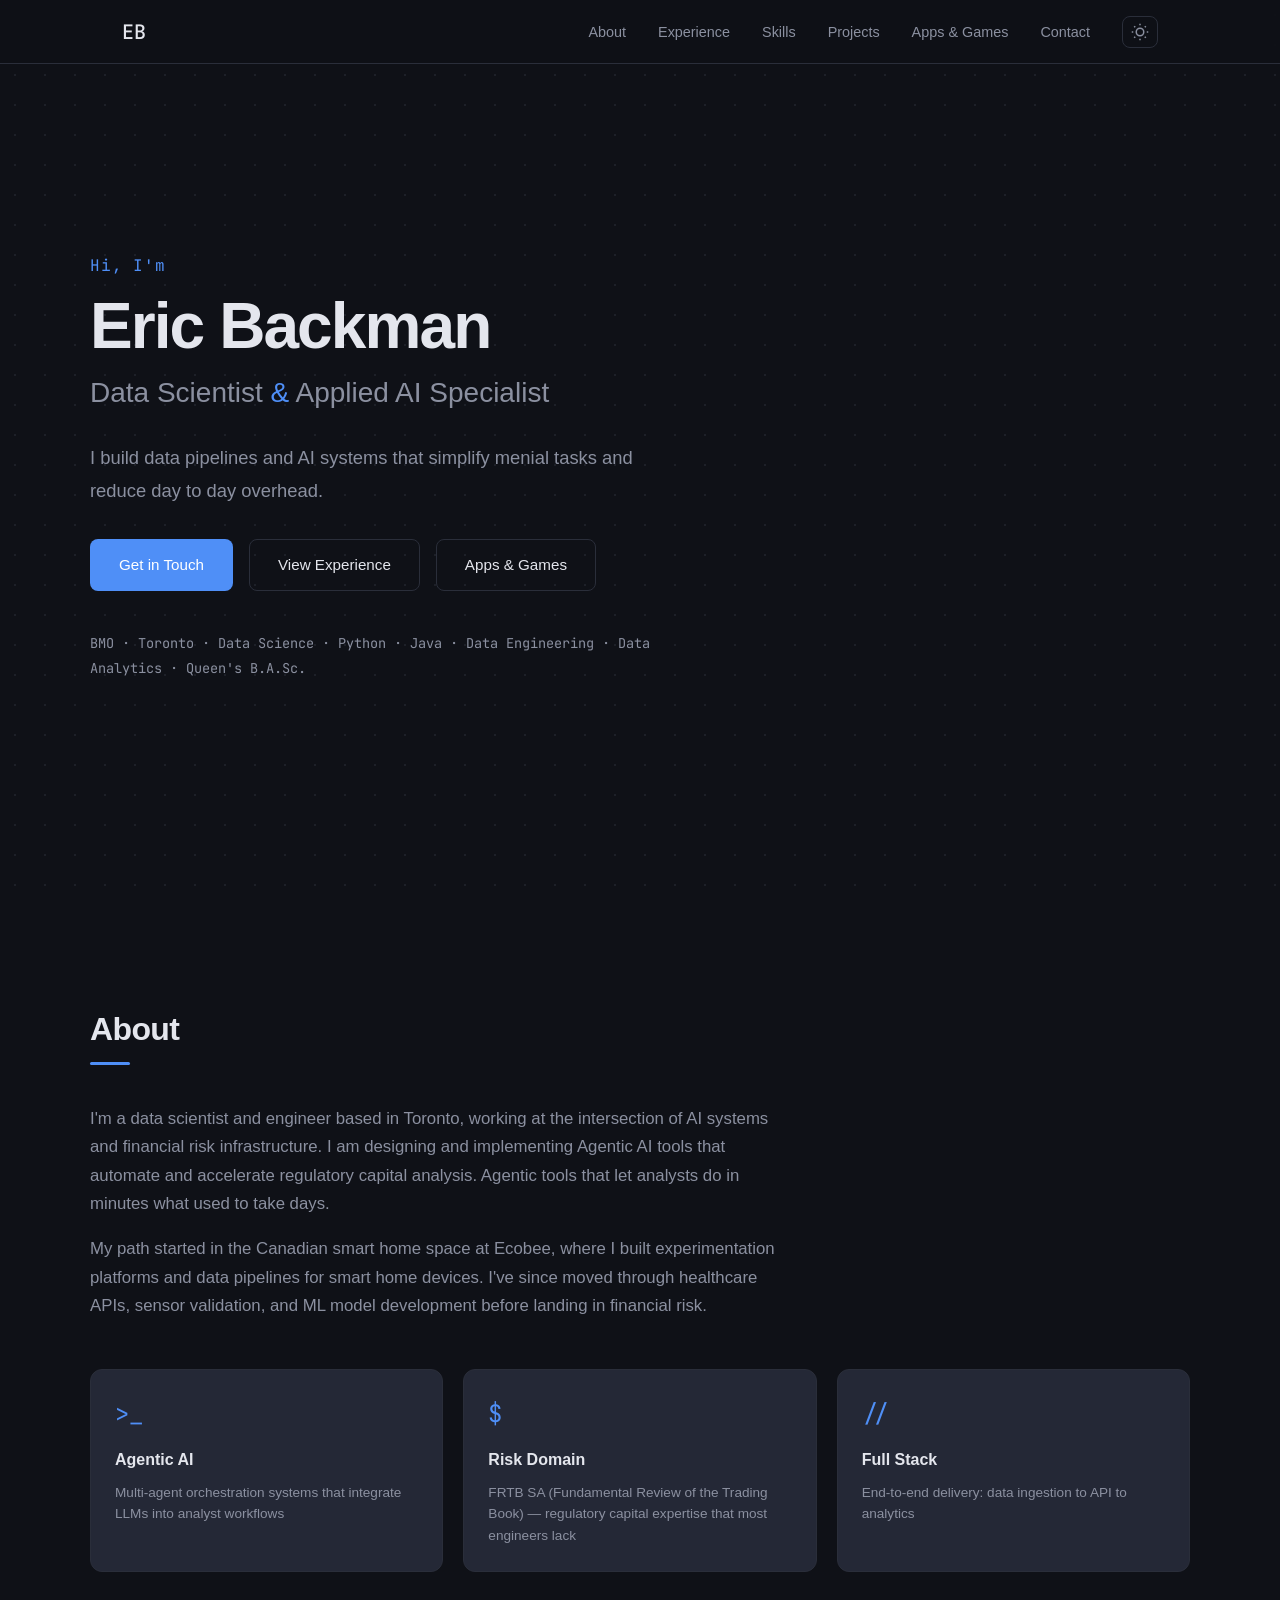
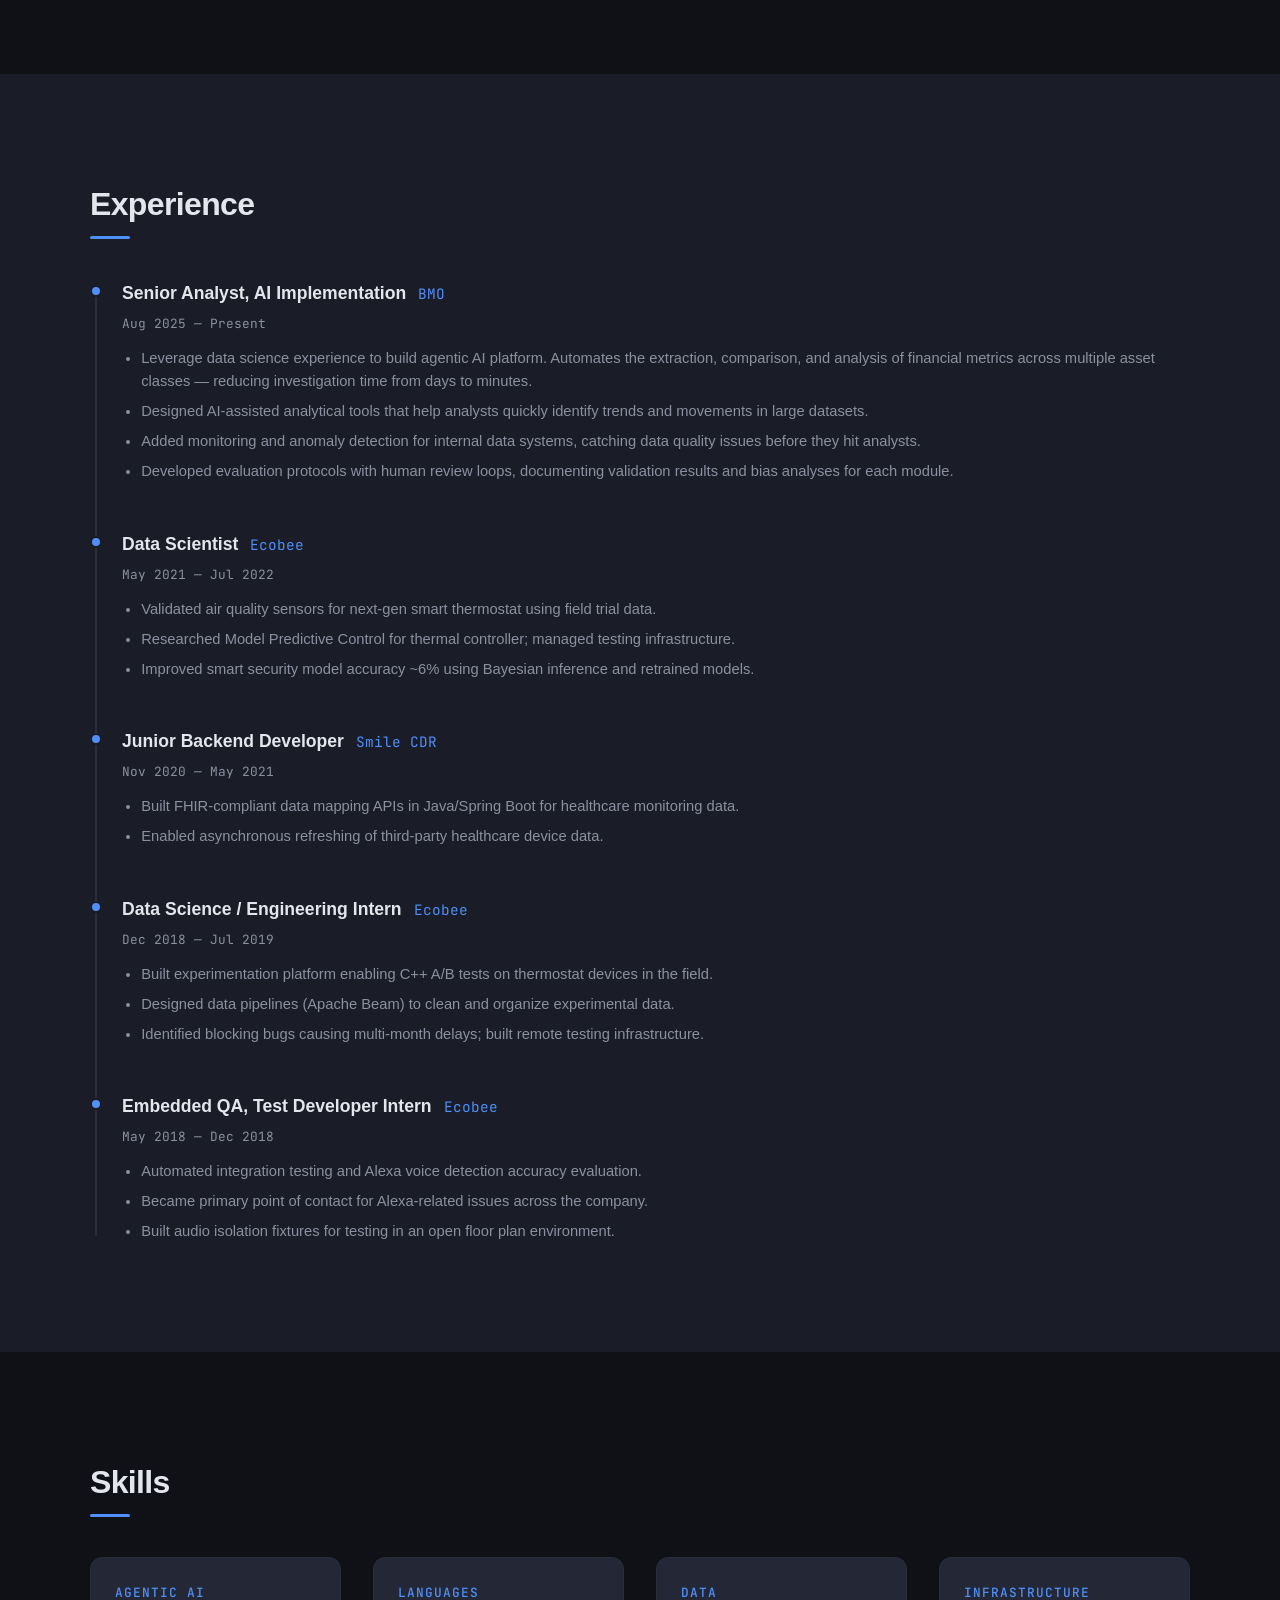
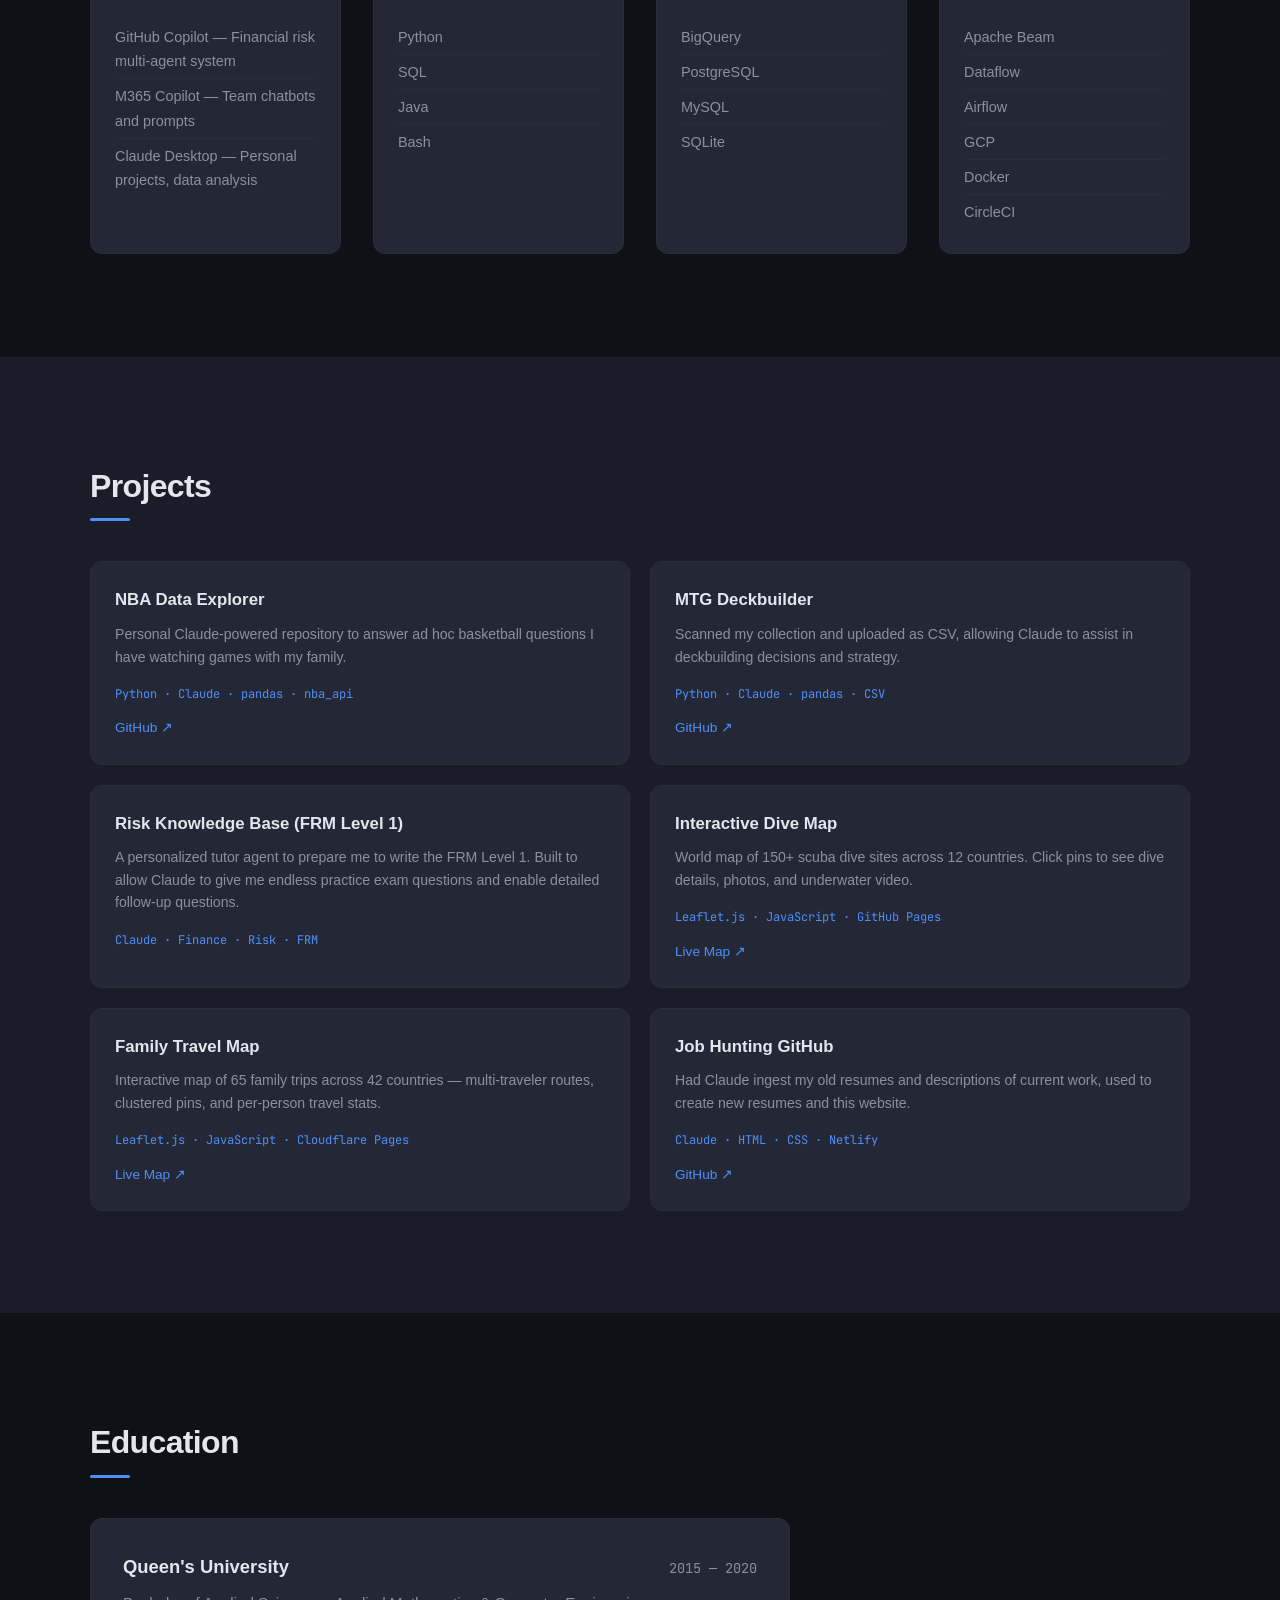
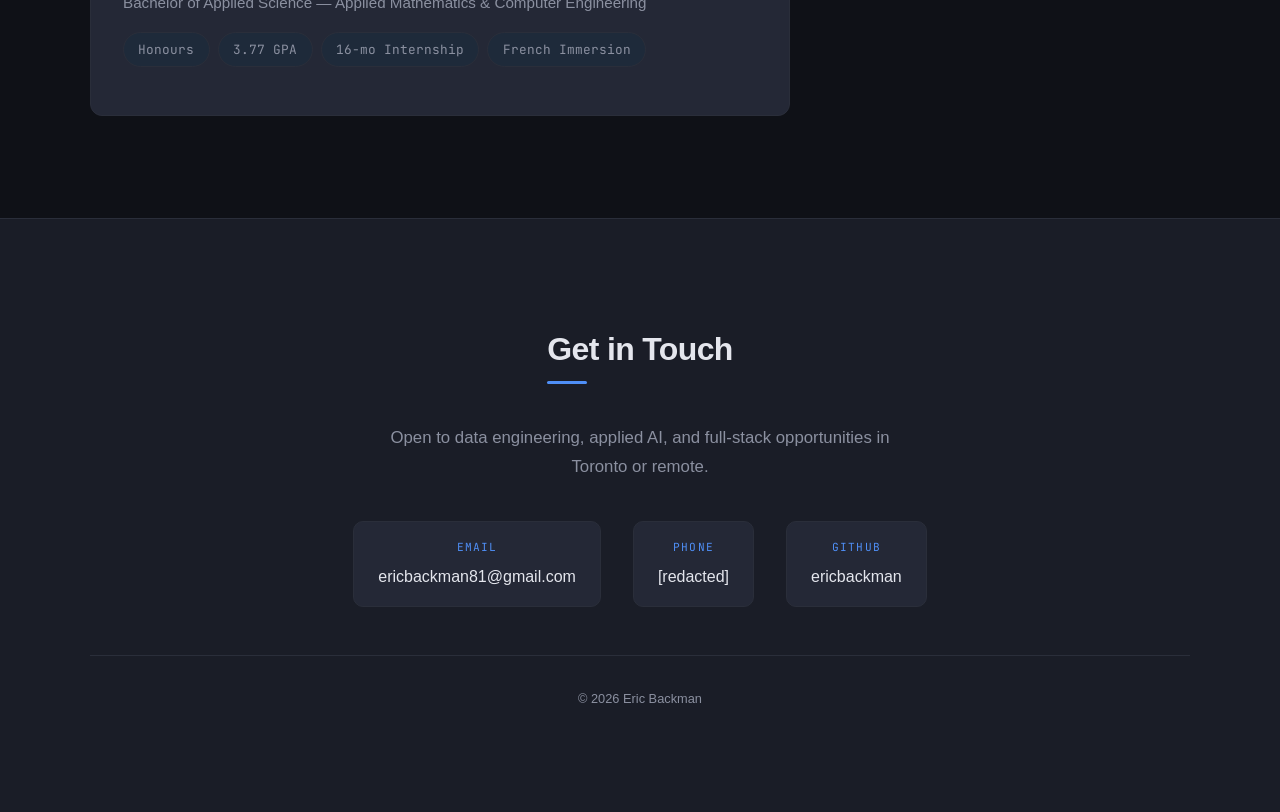
==== index.html @ 3d7fc587 "Merge pull request #1 from ericbackman/feature/add-travel-map-project feat: add Family Travel Map pr" ====
<!DOCTYPE html>
<html lang="en" data-theme="dark">
<head>
  <meta charset="UTF-8">
  <meta name="viewport" content="width=device-width, initial-scale=1.0">
  <title>Eric Backman — Data Engineer & Applied AI</title>
  <meta name="description" content="Data Engineer and Applied AI Specialist in Toronto. Building data pipelines and AI systems for financial risk analysis.">
  <meta property="og:title" content="Eric Backman — Data Engineer & Applied AI">
  <meta property="og:description" content="Data Engineer and Applied AI Specialist in Toronto. Building data pipelines and AI systems for financial risk analysis.">
  <meta property="og:type" content="website">
  <link rel="icon" href="assets/favicon.svg">
  <link rel="preconnect" href="https://fonts.googleapis.com">
  <link rel="preconnect" href="https://fonts.gstatic.com" crossorigin>
  <link href="https://fonts.googleapis.com/css2?family=JetBrains+Mono:wght@400;500&display=swap" rel="stylesheet">
  <link rel="stylesheet" href="css/style.css">
</head>
<body>

  <!-- Navigation -->
  <nav class="nav" id="nav">
    <div class="nav__container">
      <a href="#hero" class="nav__logo">EB</a>
      <button class="nav__toggle" id="nav-toggle" aria-label="Toggle navigation" aria-expanded="false">
        <span></span><span></span><span></span>
      </button>
      <ul class="nav__links" id="nav-links">
        <li><a href="#about">About</a></li>
        <li><a href="#experience">Experience</a></li>
        <li><a href="#skills">Skills</a></li>
        <li><a href="#projects">Projects</a></li>
        <li><a href="/projects/">Apps &amp; Games</a></li>
        <li><a href="#contact">Contact</a></li>
        <li>
          <button class="theme-toggle" id="theme-toggle" aria-label="Toggle theme">
            <svg class="icon-sun" width="18" height="18" viewBox="0 0 24 24" fill="none" stroke="currentColor" stroke-width="2"><circle cx="12" cy="12" r="5"/><path d="M12 1v2M12 21v2M4.22 4.22l1.42 1.42M18.36 18.36l1.42 1.42M1 12h2M21 12h2M4.22 19.78l1.42-1.42M18.36 5.64l1.42-1.42"/></svg>
            <svg class="icon-moon" width="18" height="18" viewBox="0 0 24 24" fill="none" stroke="currentColor" stroke-width="2"><path d="M21 12.79A9 9 0 1 1 11.21 3 7 7 0 0 0 21 12.79z"/></svg>
          </button>
        </li>
      </ul>
    </div>
  </nav>

  <!-- Hero -->
  <header class="hero" id="hero">
    <div class="hero__grid-bg"></div>
    <div class="hero__content">
      <p class="hero__greeting mono">Hi, I'm</p>
      <h1 class="hero__name">Eric Backman</h1>
      <h2 class="hero__title">Data Scientist <span class="accent">&</span> Applied AI Specialist</h2>
      <p class="hero__tagline">I build data pipelines and AI systems that simplify menial tasks and reduce day to day overhead.</p>
      <div class="hero__ctas">
        <a href="#contact" class="btn btn--primary">Get in Touch</a>
        <a href="#experience" class="btn btn--secondary">View Experience</a>
        <a href="/projects/" class="btn btn--secondary">Apps &amp; Games</a>
      </div>
      <p class="hero__keywords mono">BMO · Toronto · Data Science · Python · Java · Data Engineering · Data Analytics · Queen's B.A.Sc.</p>
    </div>
  </header>

  <main>

    <!-- About -->
    <section class="about section" id="about">
      <div class="section__container">
        <h2 class="section__title">About</h2>
        <div class="about__content">
          <div class="about__text">
            <p>I'm a data scientist and engineer based in Toronto, working at the intersection of AI systems and financial risk infrastructure. I am designing and implementing Agentic AI tools that automate and accelerate regulatory capital analysis. Agentic tools that let analysts do in minutes what used to take days.</p>
            <p>My path started in the Canadian smart home space at Ecobee, where I built experimentation platforms and data pipelines for smart home devices. I've since moved through healthcare APIs, sensor validation, and ML model development before landing in financial risk.</p>
          </div>
          <div class="about__cards">
            <div class="about__card fade-in">
              <div class="about__card-icon mono">&gt;_</div>
              <h3>Agentic AI</h3>
              <p>Multi-agent orchestration systems that integrate LLMs into analyst workflows</p>
            </div>
            <div class="about__card fade-in">
              <div class="about__card-icon mono">$</div>
              <h3>Risk Domain</h3>
              <p>FRTB SA (Fundamental Review of the Trading Book) — regulatory capital expertise that most engineers lack</p>
            </div>
            <div class="about__card fade-in">
              <div class="about__card-icon mono">//</div>
              <h3>Full Stack</h3>
              <p>End-to-end delivery: data ingestion to API to analytics</p>
            </div>
          </div>
        </div>
      </div>
    </section>

    <!-- Experience -->
    <section class="experience section" id="experience">
      <div class="section__container">
        <h2 class="section__title">Experience</h2>
        <div class="timeline">

          <div class="timeline__item fade-in">
            <div class="timeline__dot"></div>
            <div class="timeline__content">
              <div class="timeline__header">
                <h3>Senior Analyst, AI Implementation</h3>
                <span class="timeline__company mono">BMO</span>
              </div>
              <span class="timeline__date mono">Aug 2025 — Present</span>
              <ul class="timeline__details">
                <li>Leverage data science experience to build agentic AI platform. Automates the extraction, comparison, and analysis of financial metrics across multiple asset classes — reducing investigation time from days to minutes.</li>
                <li>Designed AI-assisted analytical tools that help analysts quickly identify trends and movements in large datasets.</li>
                <li>Added monitoring and anomaly detection for internal data systems, catching data quality issues before they hit analysts.</li>
                <li>Developed evaluation protocols with human review loops, documenting validation results and bias analyses for each module.</li>
              </ul>
            </div>
          </div>

          <div class="timeline__item fade-in">
            <div class="timeline__dot"></div>
            <div class="timeline__content">
              <div class="timeline__header">
                <h3>Data Scientist</h3>
                <span class="timeline__company mono">Ecobee</span>
              </div>
              <span class="timeline__date mono">May 2021 — Jul 2022</span>
              <ul class="timeline__details">
                <li>Validated air quality sensors for next-gen smart thermostat using field trial data.</li>
                <li>Researched Model Predictive Control for thermal controller; managed testing infrastructure.</li>
                <li>Improved smart security model accuracy ~6% using Bayesian inference and retrained models.</li>
              </ul>
            </div>
          </div>

          <div class="timeline__item fade-in">
            <div class="timeline__dot"></div>
            <div class="timeline__content">
              <div class="timeline__header">
                <h3>Junior Backend Developer</h3>
                <span class="timeline__company mono">Smile CDR</span>
              </div>
              <span class="timeline__date mono">Nov 2020 — May 2021</span>
              <ul class="timeline__details">
                <li>Built FHIR-compliant data mapping APIs in Java/Spring Boot for healthcare monitoring data.</li>
                <li>Enabled asynchronous refreshing of third-party healthcare device data.</li>
              </ul>
            </div>
          </div>

          <div class="timeline__item fade-in">
            <div class="timeline__dot"></div>
            <div class="timeline__content">
              <div class="timeline__header">
                <h3>Data Science / Engineering Intern</h3>
                <span class="timeline__company mono">Ecobee</span>
              </div>
              <span class="timeline__date mono">Dec 2018 — Jul 2019</span>
              <ul class="timeline__details">
                <li>Built experimentation platform enabling C++ A/B tests on thermostat devices in the field.</li>
                <li>Designed data pipelines (Apache Beam) to clean and organize experimental data.</li>
                <li>Identified blocking bugs causing multi-month delays; built remote testing infrastructure.</li>
              </ul>
            </div>
          </div>

          <div class="timeline__item fade-in">
            <div class="timeline__dot"></div>
            <div class="timeline__content">
              <div class="timeline__header">
                <h3>Embedded QA, Test Developer Intern</h3>
                <span class="timeline__company mono">Ecobee</span>
              </div>
              <span class="timeline__date mono">May 2018 — Dec 2018</span>
              <ul class="timeline__details">
                <li>Automated integration testing and Alexa voice detection accuracy evaluation.</li>
                <li>Became primary point of contact for Alexa-related issues across the company.</li>
                <li>Built audio isolation fixtures for testing in an open floor plan environment.</li>
              </ul>
            </div>
          </div>

        </div>
      </div>
    </section>

    <!-- Skills -->
    <section class="skills section" id="skills">
      <div class="section__container">
        <h2 class="section__title">Skills</h2>
        <div class="skills__grid">
          <div class="skills__group fade-in">
            <h3 class="skills__group-title mono">Agentic AI</h3>
            <ul>
              <li>GitHub Copilot — Financial risk multi-agent system</li>
              <li>M365 Copilot — Team chatbots and prompts</li>
              <li>Claude Desktop — Personal projects, data analysis</li>
            </ul>
          </div>
          <div class="skills__group fade-in">
            <h3 class="skills__group-title mono">Languages</h3>
            <ul>
              <li>Python</li>
              <li>SQL</li>
              <li>Java</li>
              <li>Bash</li>
            </ul>
          </div>
          <div class="skills__group fade-in">
            <h3 class="skills__group-title mono">Data</h3>
            <ul>
              <li>BigQuery</li>
              <li>PostgreSQL</li>
              <li>MySQL</li>
              <li>SQLite</li>
            </ul>
          </div>
          <div class="skills__group fade-in">
            <h3 class="skills__group-title mono">Infrastructure</h3>
            <ul>
              <li>Apache Beam</li>
              <li>Dataflow</li>
              <li>Airflow</li>
              <li>GCP</li>
              <li>Docker</li>
              <li>CircleCI</li>
            </ul>
          </div>
        </div>
      </div>
    </section>

    <!-- Projects -->
    <section class="projects section" id="projects">
      <div class="section__container">
        <h2 class="section__title">Projects</h2>
        <div class="projects__grid">

          <div class="project-card fade-in">
            <h3 class="project-card__title">NBA Data Explorer</h3>
            <p class="project-card__desc">Personal Claude-powered repository to answer ad hoc basketball questions I have watching games with my family.</p>
            <span class="project-card__tech mono">Python &middot; Claude &middot; pandas &middot; nba_api</span>
            <a href="https://github.com/ericbackman/data_explorer" class="project-card__link" target="_blank" rel="noopener">GitHub &nearr;</a>
          </div>

          <div class="project-card fade-in">
            <h3 class="project-card__title">MTG Deckbuilder</h3>
            <p class="project-card__desc">Scanned my collection and uploaded as CSV, allowing Claude to assist in deckbuilding decisions and strategy.</p>
            <span class="project-card__tech mono">Python &middot; Claude &middot; pandas &middot; CSV</span>
            <a href="https://github.com/ericbackman/MTG-Deckbuilding" class="project-card__link" target="_blank" rel="noopener">GitHub &nearr;</a>
          </div>

          <div class="project-card fade-in">
            <h3 class="project-card__title">Risk Knowledge Base (FRM Level 1)</h3>
            <p class="project-card__desc">A personalized tutor agent to prepare me to write the FRM Level 1. Built to allow Claude to give me endless practice exam questions and enable detailed follow-up questions.</p>
            <span class="project-card__tech mono">Claude &middot; Finance &middot; Risk &middot; FRM</span>
          </div>

          <div class="project-card fade-in">
            <h3 class="project-card__title">Interactive Dive Map</h3>
            <p class="project-card__desc">World map of 150+ scuba dive sites across 12 countries. Click pins to see dive details, photos, and underwater video.</p>
            <span class="project-card__tech mono">Leaflet.js &middot; JavaScript &middot; GitHub Pages</span>
            <a href="https://dives.ericbackman.com" class="project-card__link" target="_blank" rel="noopener">Live Map &nearr;</a>
          </div>

          <div class="project-card fade-in">
            <h3 class="project-card__title">Family Travel Map</h3>
            <p class="project-card__desc">Interactive map of 65 family trips across 42 countries &mdash; multi-traveler routes, clustered pins, and per-person travel stats.</p>
            <span class="project-card__tech mono">Leaflet.js &middot; JavaScript &middot; Cloudflare Pages</span>
            <a href="https://travels.ericbackman.com" class="project-card__link" target="_blank" rel="noopener">Live Map &nearr;</a>
          </div>

          <div class="project-card fade-in">
            <h3 class="project-card__title">Job Hunting GitHub</h3>
            <p class="project-card__desc">Had Claude ingest my old resumes and descriptions of current work, used to create new resumes and this website.</p>
            <span class="project-card__tech mono">Claude &middot; HTML &middot; CSS &middot; Netlify</span>
            <a href="https://github.com/ericbackman/job-hunt" class="project-card__link" target="_blank" rel="noopener">GitHub &nearr;</a>
          </div>

        </div>
      </div>
    </section>

    <!-- Education -->
    <section class="education section" id="education">
      <div class="section__container">
        <h2 class="section__title">Education</h2>
        <div class="education__content fade-in">
          <div class="education__header">
            <h3>Queen's University</h3>
            <span class="mono">2015 — 2020</span>
          </div>
          <p class="education__degree">Bachelor of Applied Science — Applied Mathematics & Computer Engineering</p>
          <div class="education__details">
            <span class="chip">Honours</span>
            <span class="chip">3.77 GPA</span>
            <span class="chip">16-mo Internship</span>
            <span class="chip">French Immersion</span>
          </div>
        </div>
      </div>
    </section>

  </main>

  <!-- Contact / Footer -->
  <footer class="contact" id="contact">
    <div class="section__container">
      <h2 class="section__title">Get in Touch</h2>
      <p class="contact__text">Open to data engineering, applied AI, and full-stack opportunities in Toronto or remote.</p>
      <div class="contact__links">
        <a href="mailto:ericbackman81@gmail.com" class="contact__link">
          <span class="mono">email</span>
          ericbackman81@gmail.com
        </a>
        <a href="tel:[redacted]" class="contact__link">
          <span class="mono">phone</span>
          [redacted]
        </a>
        <a href="https://github.com/ericbackman" class="contact__link" target="_blank" rel="noopener">
          <span class="mono">github</span>
          ericbackman
        </a>
        <!-- <a href="https://linkedin.com/in/YOUR-HANDLE" class="contact__link" target="_blank" rel="noopener">
          <span class="mono">linkedin</span>
          Eric Backman
        </a> -->
      </div>
      <div class="contact__footer">
        <p>&copy; 2026 Eric Backman</p>
      </div>
    </div>
  </footer>

  <script src="js/main.js"></script>
</body>
</html>
---- css/style.css ----
/* ========================================
   DESIGN SYSTEM — Terminal Elegance
   ======================================== */

:root {
  /* Dark mode (default) */
  --bg-primary:    #0f1117;
  --bg-secondary:  #1a1d27;
  --bg-elevated:   #242836;
  --text-primary:  #e4e6ed;
  --text-secondary:#8b90a0;
  --accent:        #4f8ff7;
  --accent-hover:  #6ba3ff;
  --accent-glow:   rgba(79, 143, 247, 0.12);
  --border:        #2a2e3a;
  --tag-bg:        #1e2a3a;
  --dot-color:     #2a2e3a;

  /* Spacing */
  --nav-height:    64px;
  --section-pad:   clamp(4rem, 8vw, 7rem);
  --container-max: 1100px;

  /* Transitions */
  --transition:    0.3s ease;
}

[data-theme="light"] {
  --bg-primary:    #fafbfc;
  --bg-secondary:  #ffffff;
  --bg-elevated:   #f0f2f5;
  --text-primary:  #1a1d27;
  --text-secondary:#6b7280;
  --accent:        #2563eb;
  --accent-hover:  #1d4ed8;
  --accent-glow:   rgba(37, 99, 235, 0.08);
  --border:        #e5e7eb;
  --tag-bg:        #eff6ff;
  --dot-color:     #d1d5db;
}

/* ========================================
   RESET & BASE
   ======================================== */

*, *::before, *::after {
  margin: 0;
  padding: 0;
  box-sizing: border-box;
}

html {
  scroll-behavior: smooth;
  scroll-padding-top: var(--nav-height);
}

body {
  font-family: -apple-system, BlinkMacSystemFont, 'Segoe UI', Roboto, Oxygen, Ubuntu, sans-serif;
  background: var(--bg-primary);
  color: var(--text-primary);
  line-height: 1.7;
  font-size: 16px;
  -webkit-font-smoothing: antialiased;
}

.mono {
  font-family: 'JetBrains Mono', 'Fira Code', 'Consolas', monospace;
  font-size: 0.85em;
}

a {
  color: var(--accent);
  text-decoration: none;
  transition: color var(--transition);
}

a:hover {
  color: var(--accent-hover);
}

ul {
  list-style: none;
}

/* ========================================
   NAVIGATION
   ======================================== */

.nav {
  position: fixed;
  top: 0;
  left: 0;
  right: 0;
  height: var(--nav-height);
  background: rgba(15, 17, 23, 0.85);
  backdrop-filter: blur(12px);
  -webkit-backdrop-filter: blur(12px);
  border-bottom: 1px solid var(--border);
  z-index: 1000;
  transition: background var(--transition);
}

[data-theme="light"] .nav {
  background: rgba(250, 251, 252, 0.85);
}

.nav__container {
  max-width: var(--container-max);
  margin: 0 auto;
  padding: 0 2rem;
  height: 100%;
  display: flex;
  align-items: center;
  justify-content: space-between;
}

.nav__logo {
  font-family: 'JetBrains Mono', monospace;
  font-weight: 500;
  font-size: 1.25rem;
  color: var(--text-primary);
  letter-spacing: -0.02em;
}

.nav__logo:hover {
  color: var(--accent);
}

.nav__links {
  display: flex;
  align-items: center;
  gap: 2rem;
}

.nav__links a {
  color: var(--text-secondary);
  font-size: 0.9rem;
  font-weight: 500;
  transition: color var(--transition);
}

.nav__links a:hover {
  color: var(--text-primary);
}

/* Hamburger */
.nav__toggle {
  display: none;
  flex-direction: column;
  gap: 5px;
  background: none;
  border: none;
  cursor: pointer;
  padding: 4px;
}

.nav__toggle span {
  display: block;
  width: 24px;
  height: 2px;
  background: var(--text-primary);
  transition: transform var(--transition), opacity var(--transition);
}

.nav__toggle[aria-expanded="true"] span:nth-child(1) {
  transform: translateY(7px) rotate(45deg);
}

.nav__toggle[aria-expanded="true"] span:nth-child(2) {
  opacity: 0;
}

.nav__toggle[aria-expanded="true"] span:nth-child(3) {
  transform: translateY(-7px) rotate(-45deg);
}

/* Theme toggle */
.theme-toggle {
  background: none;
  border: 1px solid var(--border);
  border-radius: 8px;
  padding: 6px 8px;
  cursor: pointer;
  color: var(--text-secondary);
  display: flex;
  align-items: center;
  transition: color var(--transition), border-color var(--transition);
}

.theme-toggle:hover {
  color: var(--accent);
  border-color: var(--accent);
}

[data-theme="dark"] .icon-sun  { display: block; }
[data-theme="dark"] .icon-moon { display: none; }
[data-theme="light"] .icon-sun  { display: none; }
[data-theme="light"] .icon-moon { display: block; }

/* ========================================
   HERO
   ======================================== */

.hero {
  min-height: 100vh;
  display: flex;
  align-items: center;
  justify-content: center;
  position: relative;
  overflow: hidden;
  padding: calc(var(--nav-height) + 2rem) 2rem 4rem;
}

/* Grid dot pattern */
.hero__grid-bg {
  position: absolute;
  inset: 0;
  background-image: radial-gradient(circle, var(--dot-color) 1px, transparent 1px);
  background-size: 30px 30px;
  opacity: 0.5;
  pointer-events: none;
}

.hero__content {
  position: relative;
  max-width: var(--container-max);
  width: 100%;
  z-index: 1;
}

.hero__greeting {
  color: var(--accent);
  font-size: 1rem;
  margin-bottom: 0.75rem;
  letter-spacing: 0.05em;
}

.hero__name {
  font-size: clamp(2.5rem, 6vw, 4rem);
  font-weight: 700;
  line-height: 1.1;
  letter-spacing: -0.03em;
  margin-bottom: 0.5rem;
}

.hero__title {
  font-size: clamp(1.2rem, 3vw, 1.75rem);
  font-weight: 400;
  color: var(--text-secondary);
  margin-bottom: 1.5rem;
}

.accent {
  color: var(--accent);
}

.hero__tagline {
  font-size: clamp(1rem, 2vw, 1.15rem);
  color: var(--text-secondary);
  max-width: 600px;
  line-height: 1.8;
  margin-bottom: 2rem;
}

.hero__ctas {
  display: flex;
  gap: 1rem;
  margin-bottom: 2.5rem;
  flex-wrap: wrap;
}

.hero__keywords {
  color: var(--text-secondary);
  font-size: 0.85rem;
  line-height: 1.8;
  max-width: 600px;
}

.hero__chips {
  display: flex;
  gap: 0.75rem;
  flex-wrap: wrap;
}

/* Buttons */
.btn {
  display: inline-flex;
  align-items: center;
  padding: 0.75rem 1.75rem;
  border-radius: 8px;
  font-size: 0.95rem;
  font-weight: 500;
  transition: all var(--transition);
  border: 1px solid transparent;
}

.btn--primary {
  background: var(--accent);
  color: #fff;
}

.btn--primary:hover {
  background: var(--accent-hover);
  color: #fff;
  transform: translateY(-1px);
  box-shadow: 0 4px 16px var(--accent-glow);
}

.btn--secondary {
  background: transparent;
  color: var(--text-primary);
  border-color: var(--border);
}

.btn--secondary:hover {
  border-color: var(--accent);
  color: var(--accent);
  transform: translateY(-1px);
}

/* Chips */
.chip {
  display: inline-block;
  padding: 0.35rem 0.9rem;
  background: var(--tag-bg);
  border: 1px solid var(--border);
  border-radius: 20px;
  font-size: 0.8rem;
  color: var(--text-secondary);
  font-family: 'JetBrains Mono', monospace;
}

/* ========================================
   SECTIONS (shared)
   ======================================== */

.section {
  padding: var(--section-pad) 2rem;
}

.section:nth-child(even) {
  background: var(--bg-secondary);
}

.section__container {
  max-width: var(--container-max);
  margin: 0 auto;
}

.section__title {
  font-size: clamp(1.5rem, 3vw, 2rem);
  font-weight: 700;
  margin-bottom: 3rem;
  letter-spacing: -0.02em;
  position: relative;
  display: inline-block;
}

.section__title::after {
  content: '';
  position: absolute;
  bottom: -8px;
  left: 0;
  width: 40px;
  height: 3px;
  background: var(--accent);
  border-radius: 2px;
}

/* Fade-in animation */
.fade-in {
  opacity: 0;
  transform: translateY(20px);
  transition: opacity 0.6s ease, transform 0.6s ease;
}

.fade-in.visible {
  opacity: 1;
  transform: translateY(0);
}

/* ========================================
   ABOUT
   ======================================== */

.about__content {
  display: grid;
  gap: 3rem;
}

.about__text p {
  color: var(--text-secondary);
  font-size: 1.05rem;
  margin-bottom: 1rem;
  max-width: 700px;
}

.about__text p:last-child {
  margin-bottom: 0;
}

.about__cards {
  display: grid;
  grid-template-columns: repeat(3, 1fr);
  gap: 1.25rem;
}

.about__card {
  background: var(--bg-elevated);
  border: 1px solid var(--border);
  border-radius: 12px;
  padding: 1.5rem;
  transition: transform var(--transition), box-shadow var(--transition);
}

.about__card:hover {
  transform: translateY(-2px);
  box-shadow: 0 8px 24px rgba(0, 0, 0, 0.15);
}

.about__card-icon {
  font-size: 1.5rem;
  color: var(--accent);
  margin-bottom: 0.75rem;
}

.about__card h3 {
  font-size: 1rem;
  margin-bottom: 0.5rem;
}

.about__card p {
  font-size: 0.85rem;
  color: var(--text-secondary);
  line-height: 1.6;
}

/* ========================================
   EXPERIENCE TIMELINE
   ======================================== */

.timeline {
  position: relative;
  padding-left: 2rem;
}

/* Vertical line */
.timeline::before {
  content: '';
  position: absolute;
  left: 5px;
  top: 8px;
  bottom: 8px;
  width: 2px;
  background: var(--border);
}

.timeline__item {
  position: relative;
  padding-bottom: 2.5rem;
}

.timeline__item:last-child {
  padding-bottom: 0;
}

.timeline__dot {
  position: absolute;
  left: -2rem;
  top: 6px;
  width: 12px;
  height: 12px;
  border-radius: 50%;
  background: var(--accent);
  border: 2px solid var(--bg-primary);
  z-index: 1;
}

.section:nth-child(even) .timeline__dot {
  border-color: var(--bg-secondary);
}

.timeline__header {
  display: flex;
  align-items: baseline;
  gap: 0.75rem;
  flex-wrap: wrap;
  margin-bottom: 0.25rem;
}

.timeline__header h3 {
  font-size: 1.1rem;
  font-weight: 600;
}

.timeline__company {
  color: var(--accent);
  font-size: 0.9rem;
}

.timeline__date {
  color: var(--text-secondary);
  font-size: 0.8rem;
  display: block;
  margin-bottom: 0.75rem;
}

.timeline__details {
  list-style: disc;
  padding-left: 1.2rem;
}

.timeline__details li {
  color: var(--text-secondary);
  font-size: 0.92rem;
  margin-bottom: 0.4rem;
  line-height: 1.6;
}

/* ========================================
   SKILLS
   ======================================== */

.skills__grid {
  display: grid;
  grid-template-columns: repeat(4, 1fr);
  gap: 2rem;
}

.skills__group {
  background: var(--bg-elevated);
  border: 1px solid var(--border);
  border-radius: 12px;
  padding: 1.5rem;
}

.skills__group-title {
  color: var(--accent);
  font-size: 0.8rem;
  text-transform: uppercase;
  letter-spacing: 0.08em;
  margin-bottom: 1rem;
  font-weight: 500;
}

.skills__group li {
  color: var(--text-secondary);
  font-size: 0.9rem;
  padding: 0.3rem 0;
  border-bottom: 1px solid var(--border);
}

.skills__group li:last-child {
  border-bottom: none;
}

/* ========================================
   PROJECTS
   ======================================== */

.projects__grid {
  display: grid;
  grid-template-columns: repeat(2, 1fr);
  gap: 1.25rem;
}

.project-card {
  background: var(--bg-elevated);
  border: 1px solid var(--border);
  border-radius: 12px;
  padding: 1.5rem;
  display: flex;
  flex-direction: column;
  transition: transform var(--transition), box-shadow var(--transition);
}

.project-card:hover {
  transform: translateY(-2px);
  box-shadow: 0 8px 24px rgba(0, 0, 0, 0.15);
}

.project-card__title {
  font-size: 1.05rem;
  font-weight: 600;
  margin-bottom: 0.5rem;
}

.project-card__desc {
  font-size: 0.88rem;
  color: var(--text-secondary);
  line-height: 1.6;
  flex: 1;
  margin-bottom: 1rem;
}

.project-card__tech {
  font-size: 0.75rem;
  color: var(--accent);
  margin-bottom: 0.75rem;
  display: block;
}

.project-card__link {
  font-size: 0.85rem;
  font-weight: 500;
}

/* ========================================
   EDUCATION
   ======================================== */

.education__content {
  background: var(--bg-elevated);
  border: 1px solid var(--border);
  border-radius: 12px;
  padding: 2rem;
  max-width: 700px;
}

.education__header {
  display: flex;
  justify-content: space-between;
  align-items: baseline;
  flex-wrap: wrap;
  gap: 0.5rem;
  margin-bottom: 0.5rem;
}

.education__header h3 {
  font-size: 1.15rem;
}

.education__header .mono {
  color: var(--text-secondary);
}

.education__degree {
  color: var(--text-secondary);
  font-size: 0.95rem;
  margin-bottom: 1rem;
}

.education__details {
  display: flex;
  gap: 0.5rem;
  flex-wrap: wrap;
  margin-bottom: 1rem;
}

.education__note {
  color: var(--text-secondary);
  font-size: 0.85rem;
}

/* ========================================
   CONTACT / FOOTER
   ======================================== */

.contact {
  padding: var(--section-pad) 2rem;
  background: var(--bg-secondary);
  border-top: 1px solid var(--border);
}

.contact .section__container {
  text-align: center;
}

.contact__text {
  color: var(--text-secondary);
  font-size: 1.05rem;
  margin-bottom: 2.5rem;
  max-width: 500px;
  margin-left: auto;
  margin-right: auto;
}

.contact__links {
  display: flex;
  justify-content: center;
  gap: 2rem;
  flex-wrap: wrap;
  margin-bottom: 3rem;
}

.contact__link {
  display: flex;
  flex-direction: column;
  align-items: center;
  gap: 0.35rem;
  color: var(--text-primary);
  padding: 1rem 1.5rem;
  border: 1px solid var(--border);
  border-radius: 10px;
  background: var(--bg-elevated);
  transition: color var(--transition), border-color var(--transition), transform var(--transition), box-shadow var(--transition);
}

.contact__link .mono {
  color: var(--accent);
  font-size: 0.7rem;
  text-transform: uppercase;
  letter-spacing: 0.1em;
}

.contact__link:hover {
  color: var(--accent);
  border-color: var(--accent);
  transform: translateY(-2px);
  box-shadow: 0 4px 16px var(--accent-glow);
}

.contact__footer {
  border-top: 1px solid var(--border);
  padding-top: 2rem;
}

.contact__footer p {
  color: var(--text-secondary);
  font-size: 0.8rem;
}

/* ========================================
   RESPONSIVE
   ======================================== */

@media (max-width: 1024px) {
  .skills__grid {
    grid-template-columns: repeat(2, 1fr);
  }
}

@media (max-width: 768px) {
  /* Navigation */
  .nav__toggle {
    display: flex;
  }

  .nav__links {
    position: fixed;
    top: var(--nav-height);
    left: 0;
    right: 0;
    background: var(--bg-primary);
    border-bottom: 1px solid var(--border);
    flex-direction: column;
    padding: 1.5rem 2rem;
    gap: 1.25rem;
    transform: translateY(-100%);
    opacity: 0;
    pointer-events: none;
    transition: transform var(--transition), opacity var(--transition);
  }

  .nav__links.open {
    transform: translateY(0);
    opacity: 1;
    pointer-events: all;
  }

  /* About */
  .about__cards {
    grid-template-columns: 1fr;
  }

  /* Skills */
  .skills__grid {
    grid-template-columns: 1fr;
  }

  /* Projects */
  .projects__grid {
    grid-template-columns: 1fr;
  }

  /* Contact */
  .contact__links {
    flex-direction: column;
    align-items: center;
    gap: 1.5rem;
  }

  /* Education */
  .education__header {
    flex-direction: column;
  }

  /* Timeline */
  .timeline {
    padding-left: 1.5rem;
  }
}

@media (max-width: 480px) {
  .hero__ctas {
    flex-direction: column;
  }

  .btn {
    justify-content: center;
  }

  .hero__chips {
    justify-content: flex-start;
  }
}

/* ========================================
   PRINT LAYOUT — 2-page resume
   ======================================== */

@media print {
  /* Reset colors and backgrounds */
  *, *::before, *::after {
    color: #1a1a1a !important;
    background: white !important;
    box-shadow: none !important;
    text-shadow: none !important;
    border-color: #ccc !important;
  }

  body {
    font-size: 10pt;
    line-height: 1.4;
  }

  /* Page setup */
  @page {
    size: letter;
    margin: 0.5in 0.6in;
  }

  /* Hide non-resume elements */
  .nav,
  .hero__grid-bg,
  .hero__ctas,
  .hero__greeting,
  .contact__footer,
  .contact__text,
  .project-card__link,
  .about__card-icon,
  .fade-in {
    opacity: 1 !important;
    transform: none !important;
  }

  .nav,
  .hero__grid-bg,
  .hero__ctas {
    display: none !important;
  }

  /* Hero → Resume header */
  .hero {
    min-height: auto;
    padding: 0;
    text-align: center;
    border-bottom: 2px solid #1a1a1a;
    padding-bottom: 8pt;
    margin-bottom: 4pt;
  }

  .hero__name {
    font-size: 20pt;
    margin-bottom: 2pt;
  }

  .hero__title {
    font-size: 11pt;
    margin-bottom: 4pt;
  }

  .hero__tagline {
    font-size: 9pt;
    max-width: none;
    margin-bottom: 6pt;
  }

  .hero__keywords {
    font-size: 8pt;
    text-align: center;
    max-width: none;
  }

  .chip {
    font-size: 7pt;
    padding: 1pt 6pt;
    border: 1px solid #999;
  }

  /* Sections — tight spacing */
  .section {
    padding: 6pt 0;
  }

  .section__container {
    max-width: none;
  }

  .section__title {
    font-size: 12pt;
    margin-bottom: 6pt;
    border-bottom: 1px solid #ccc;
    padding-bottom: 2pt;
    display: block;
  }

  .section__title::after {
    display: none;
  }

  /* About — compact */
  .about__text p {
    font-size: 9pt;
    margin-bottom: 4pt;
    max-width: none;
  }

  .about__cards {
    grid-template-columns: repeat(3, 1fr);
    gap: 6pt;
    margin-top: 6pt;
  }

  .about__card {
    padding: 6pt 8pt;
    border: 1px solid #ccc;
  }

  .about__card-icon {
    display: none;
  }

  .about__card h3 {
    font-size: 9pt;
    margin-bottom: 2pt;
  }

  .about__card p {
    font-size: 8pt;
  }

  /* Experience — dense timeline */
  .timeline {
    padding-left: 0;
  }

  .timeline::before {
    display: none;
  }

  .timeline__dot {
    display: none;
  }

  .timeline__item {
    padding-bottom: 8pt;
  }

  .timeline__header h3 {
    font-size: 10pt;
  }

  .timeline__company {
    font-size: 9pt;
  }

  .timeline__date {
    font-size: 8pt;
    margin-bottom: 2pt;
  }

  .timeline__details {
    padding-left: 14pt;
  }

  .timeline__details li {
    font-size: 9pt;
    margin-bottom: 1pt;
    line-height: 1.35;
  }

  /* Skills — 4 columns, compact */
  .skills__grid {
    grid-template-columns: repeat(4, 1fr) !important;
    gap: 6pt;
  }

  .skills__group {
    padding: 6pt 8pt;
    border: 1px solid #ccc;
  }

  .skills__group-title {
    font-size: 8pt;
    margin-bottom: 4pt;
  }

  .skills__group li {
    font-size: 8pt;
    padding: 1pt 0;
  }

  /* Projects — 2 columns, condensed */
  .projects__grid {
    grid-template-columns: repeat(2, 1fr) !important;
    gap: 6pt;
  }

  .project-card {
    padding: 6pt 8pt;
    border: 1px solid #ccc;
  }

  .project-card__title {
    font-size: 9pt;
  }

  .project-card__desc {
    font-size: 8pt;
    margin-bottom: 2pt;
  }

  .project-card__tech {
    font-size: 7pt;
    margin-bottom: 0;
  }

  .project-card__link {
    display: none !important;
  }

  /* Education — inline */
  .education__content {
    padding: 8pt;
    border: 1px solid #ccc;
  }

  .education__header h3 {
    font-size: 10pt;
  }

  .education__degree {
    font-size: 9pt;
    margin-bottom: 4pt;
  }

  .education__details .chip {
    font-size: 7pt;
  }

  /* Contact — single line at bottom */
  .contact {
    padding: 8pt 0;
    border-top: 1px solid #ccc;
  }

  .contact .section__title {
    display: none;
  }

  .contact__text {
    display: none;
  }

  .contact__links {
    flex-direction: row;
    justify-content: center;
    gap: 16pt;
    margin-bottom: 0;
  }

  .contact__link {
    flex-direction: row;
    font-size: 8pt;
    gap: 3pt;
  }

  .contact__link .mono {
    font-size: 7pt;
  }

  .contact__footer {
    display: none;
  }

  /* Prevent awkward page breaks */
  .timeline__item,
  .project-card,
  .skills__group,
  .education__content {
    break-inside: avoid;
  }

  .experience {
    break-before: avoid;
  }
}
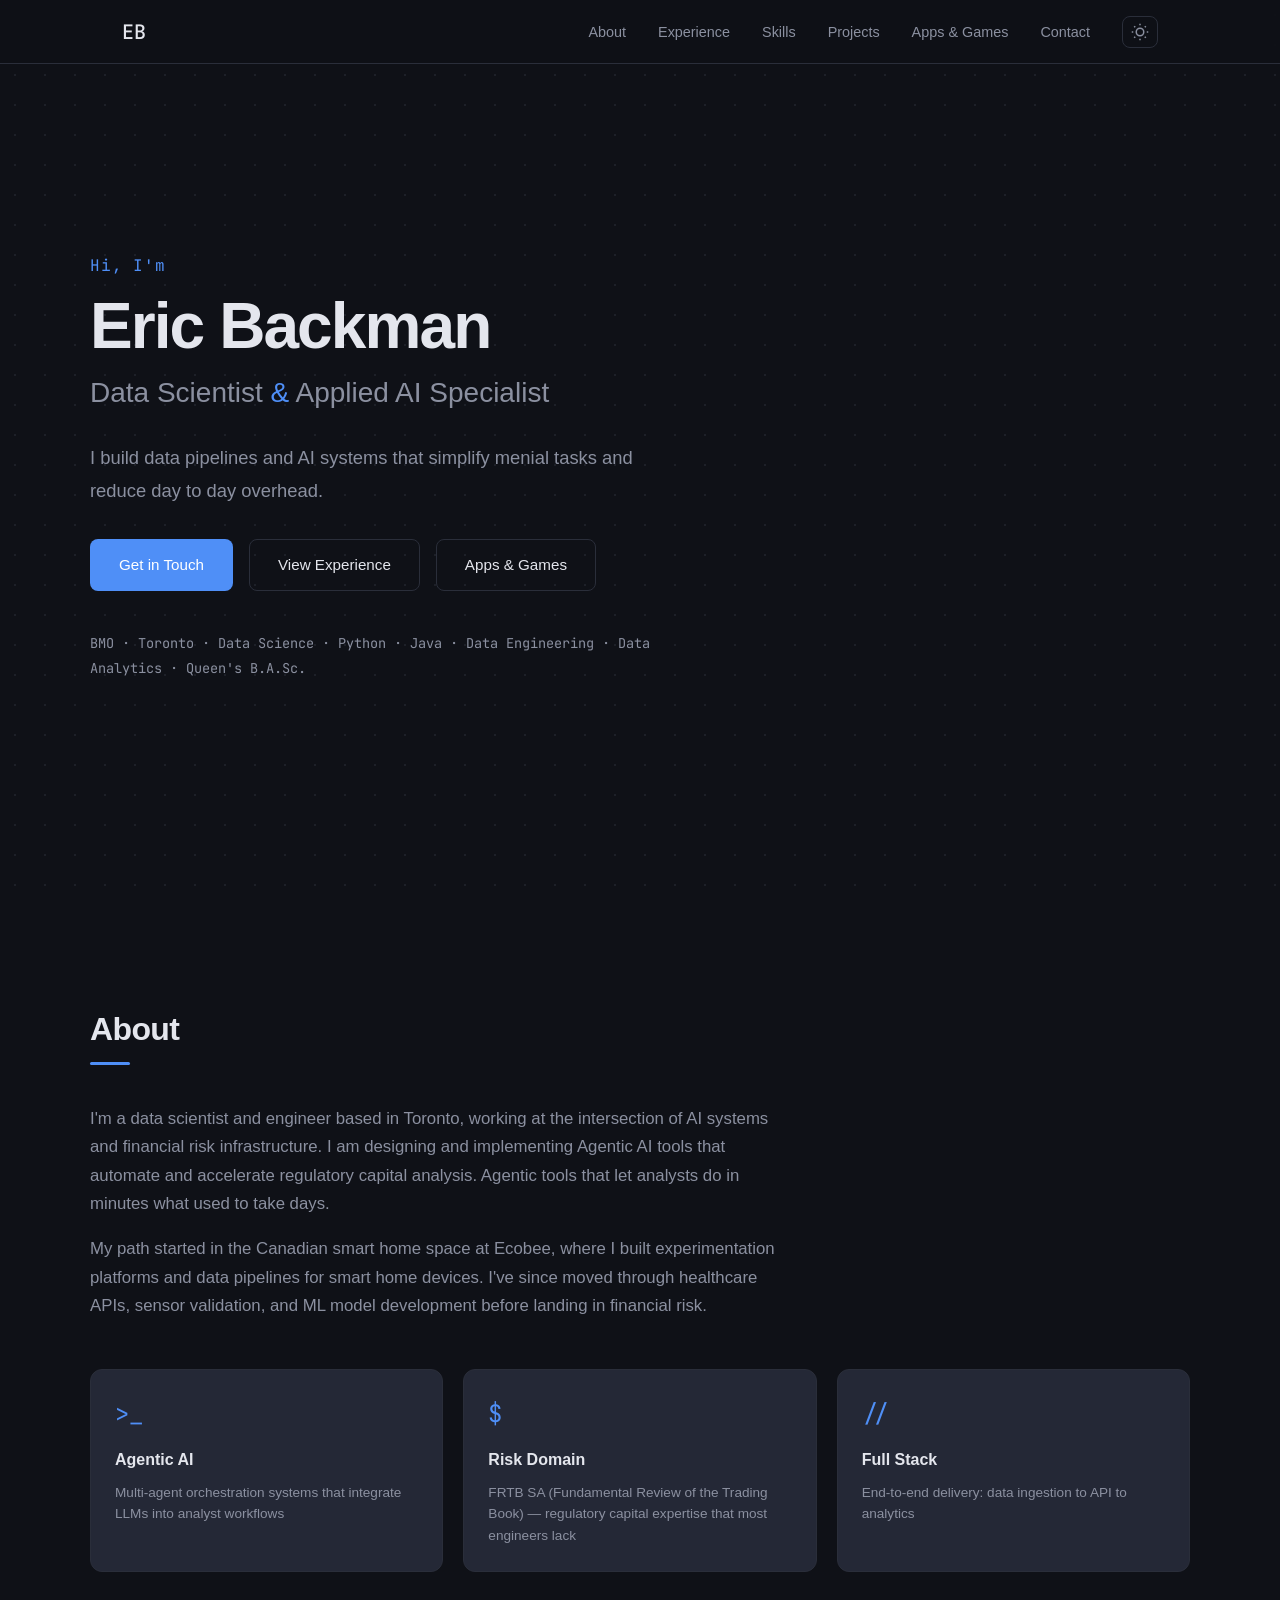
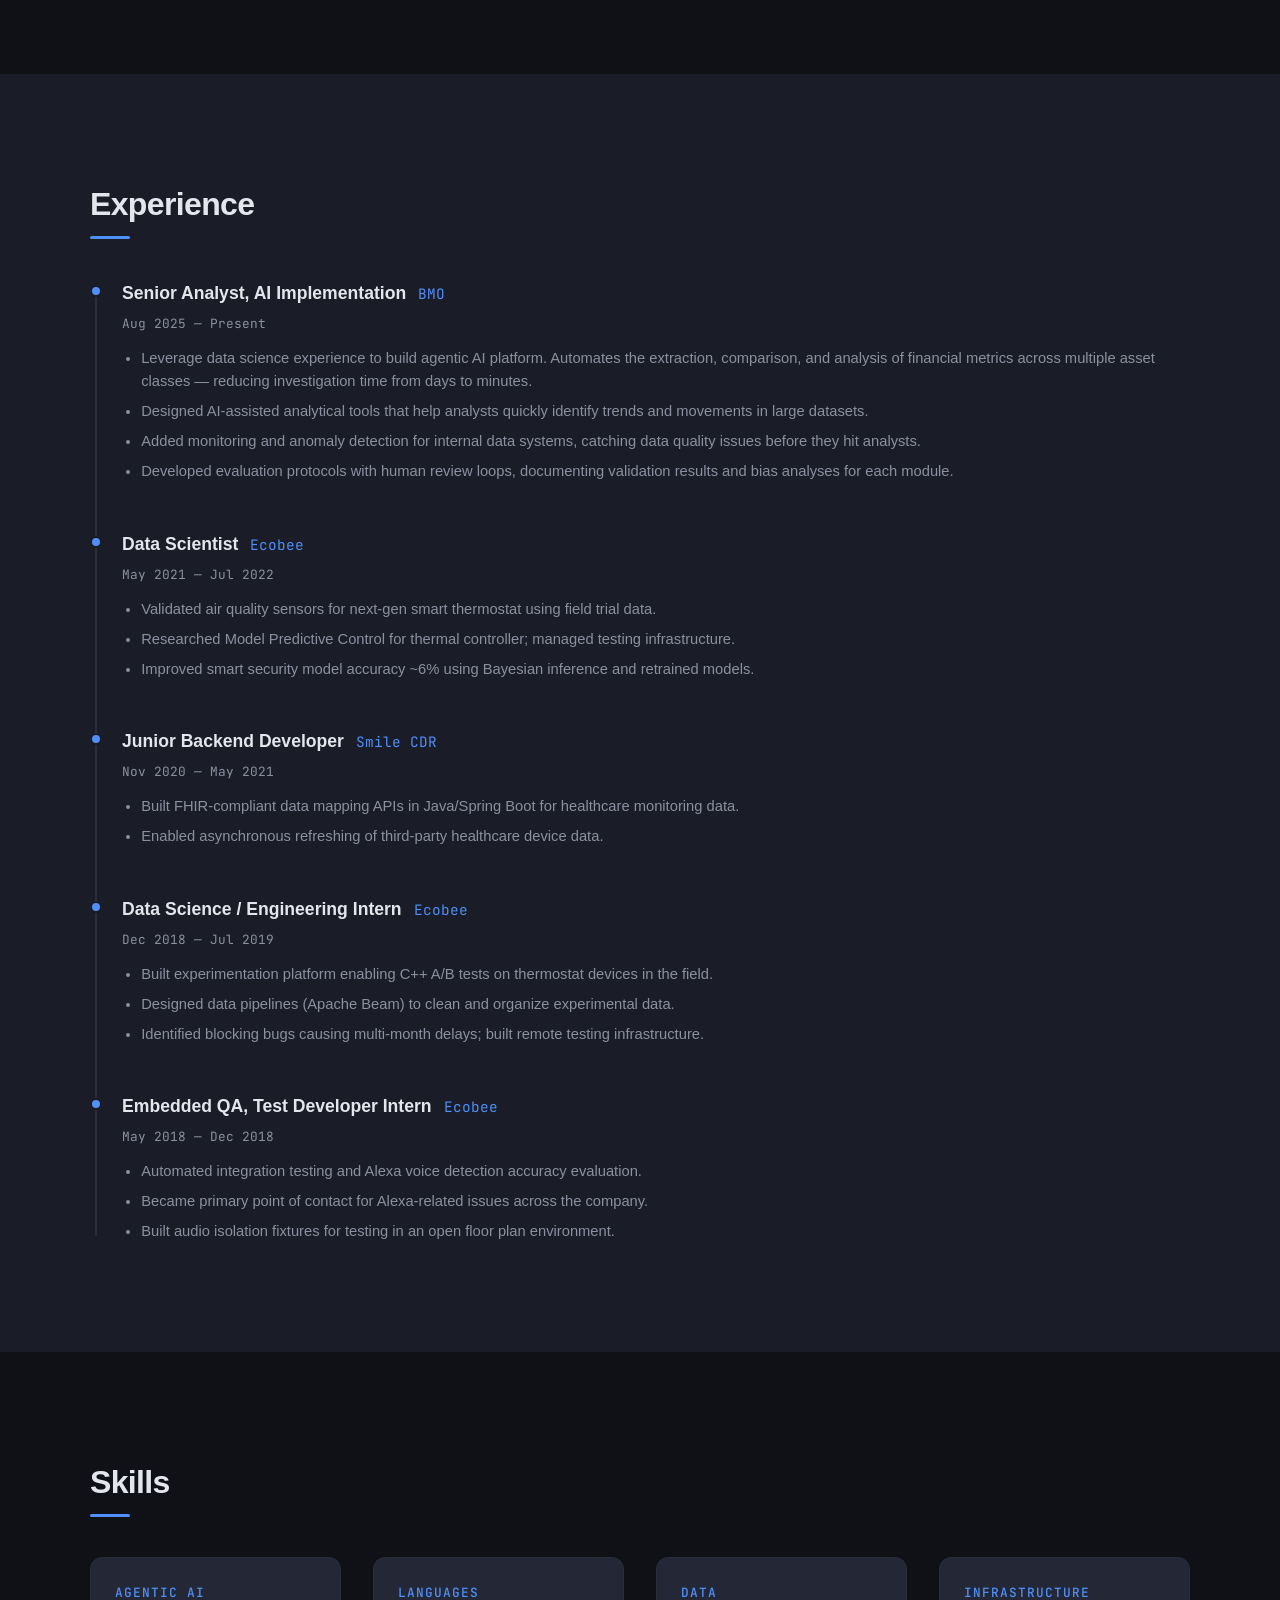
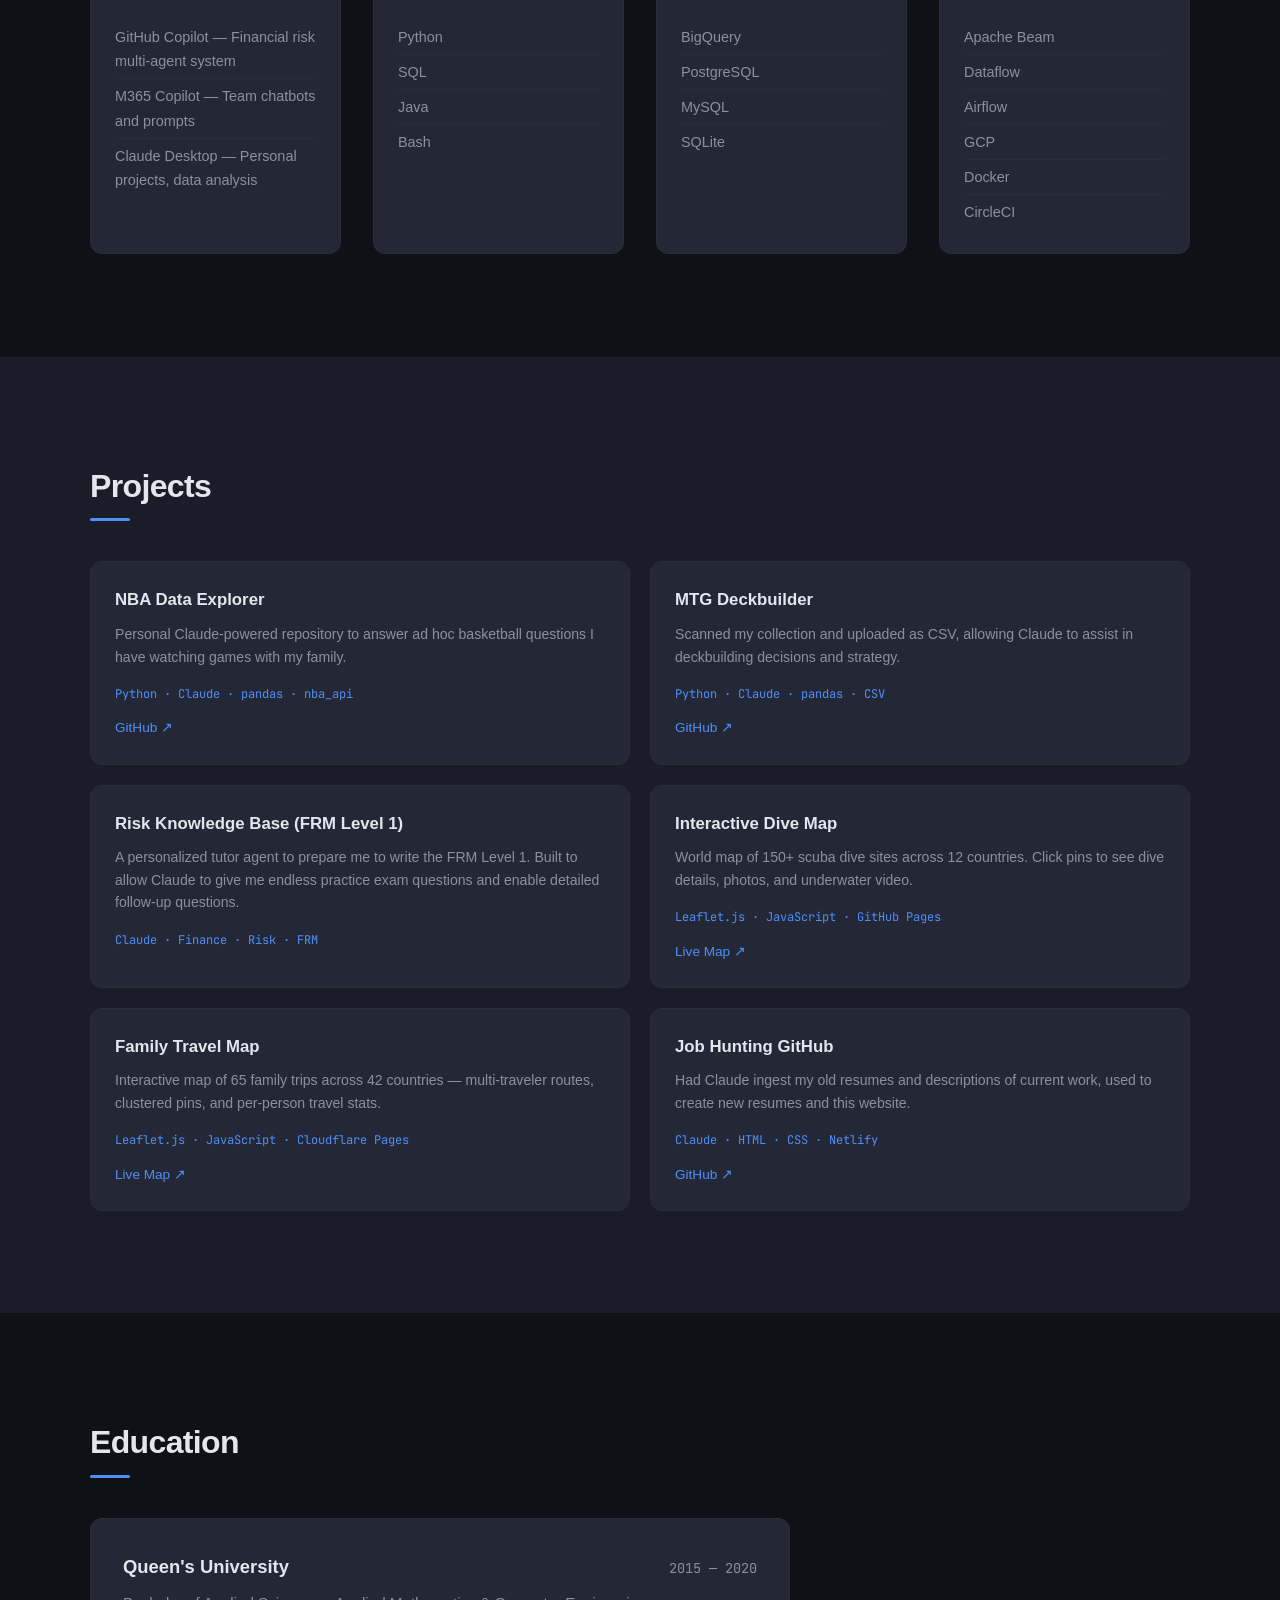
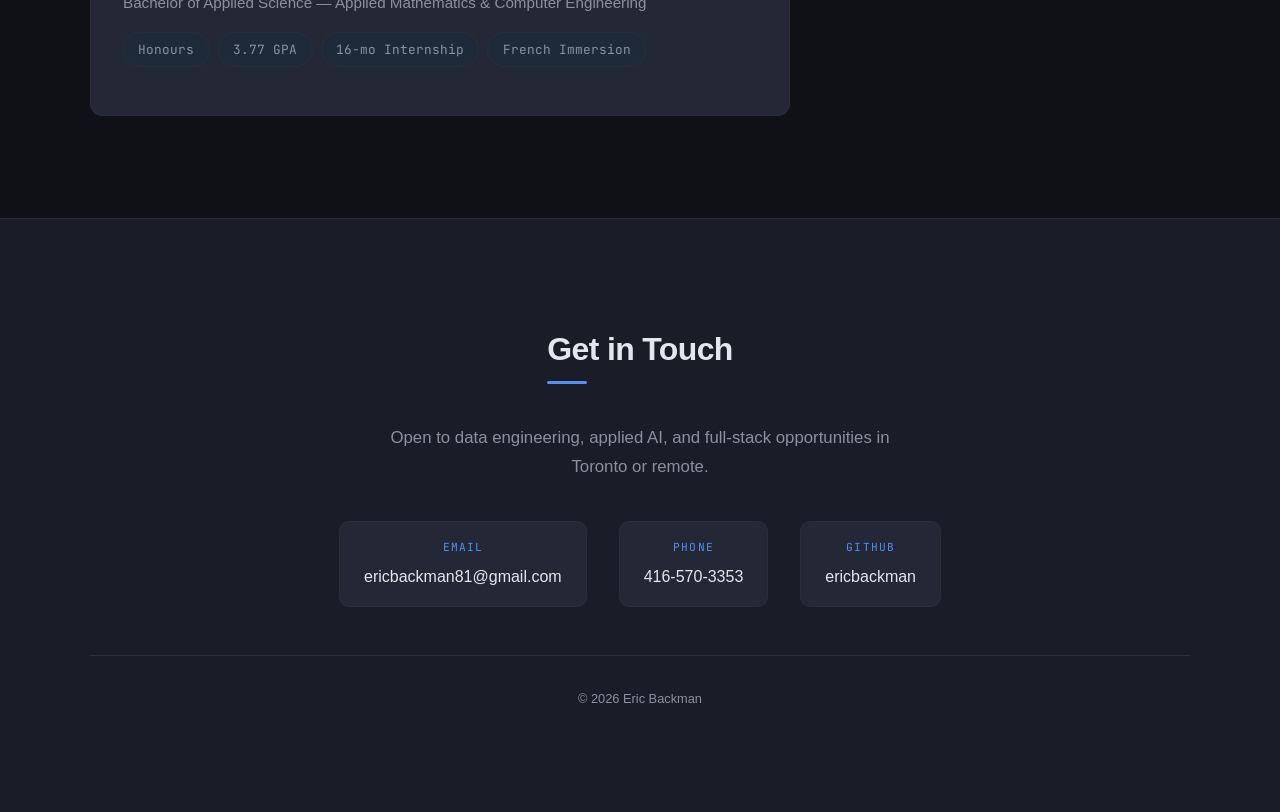
==== commit f869686e: "Merge pull request #1 from ericbackman/feature/add-travel-map-project feat: add Family Travel Map pr" ====
--- a/index.html
+++ b/index.html
@@ -308,9 +308,9 @@
           <span class="mono">email</span>
           ericbackman81@gmail.com
         </a>
-        <a href="tel:[redacted]" class="contact__link">
+        <a href="tel:+14165703353" class="contact__link">
           <span class="mono">phone</span>
-          [redacted]
+          416-570-3353
         </a>
         <a href="https://github.com/ericbackman" class="contact__link" target="_blank" rel="noopener">
           <span class="mono">github</span>
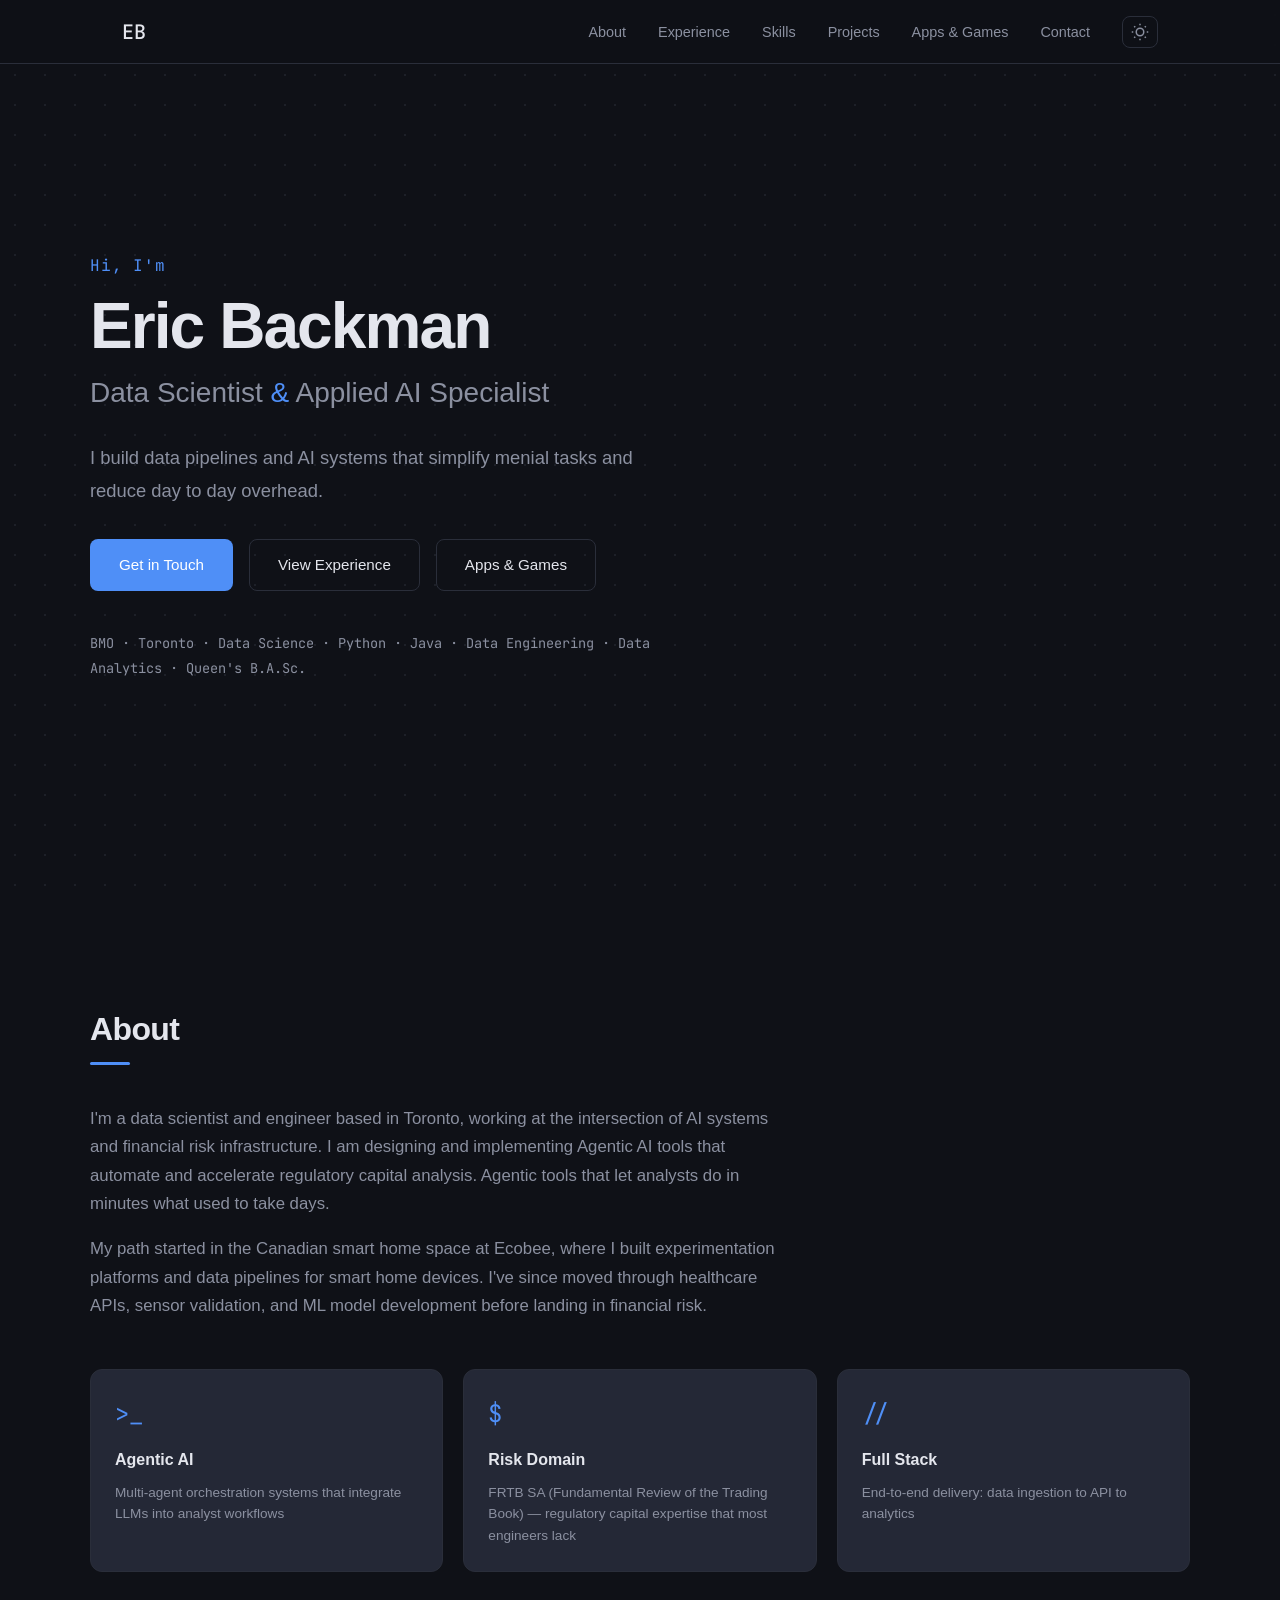
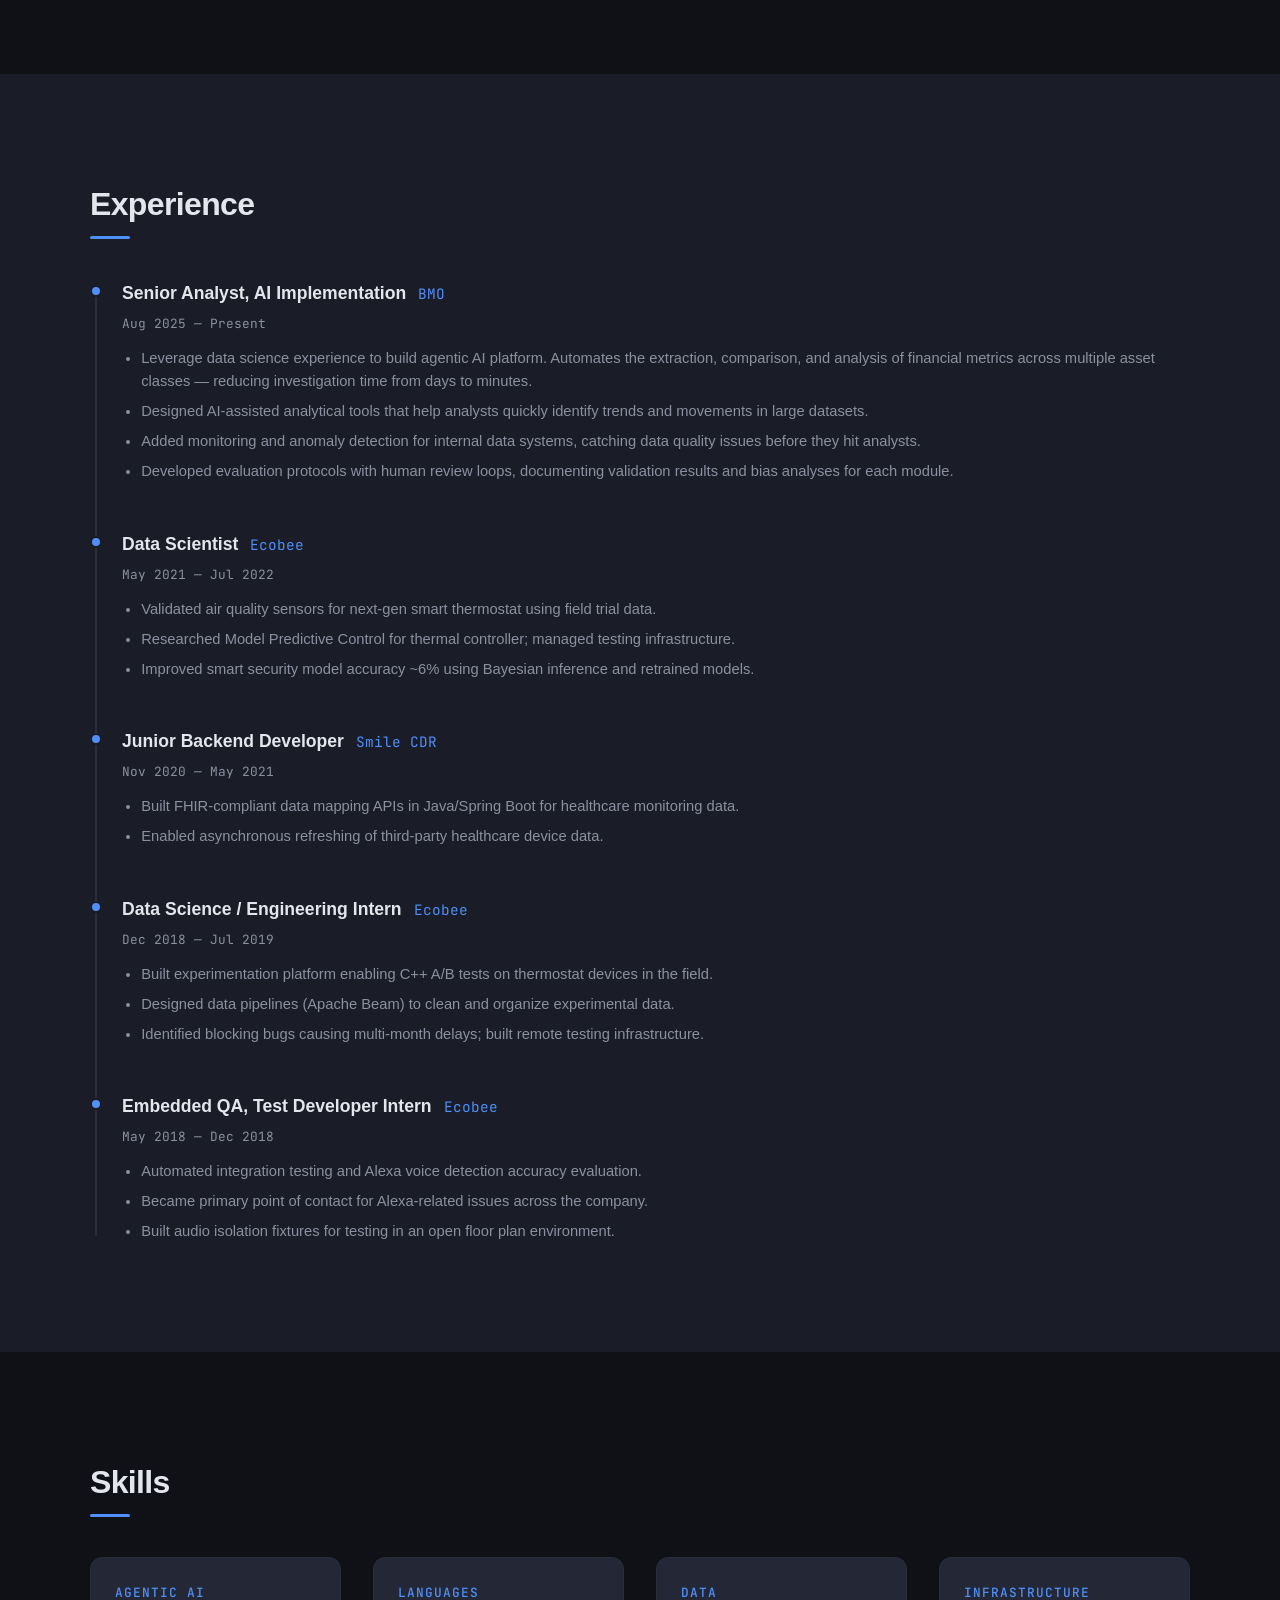
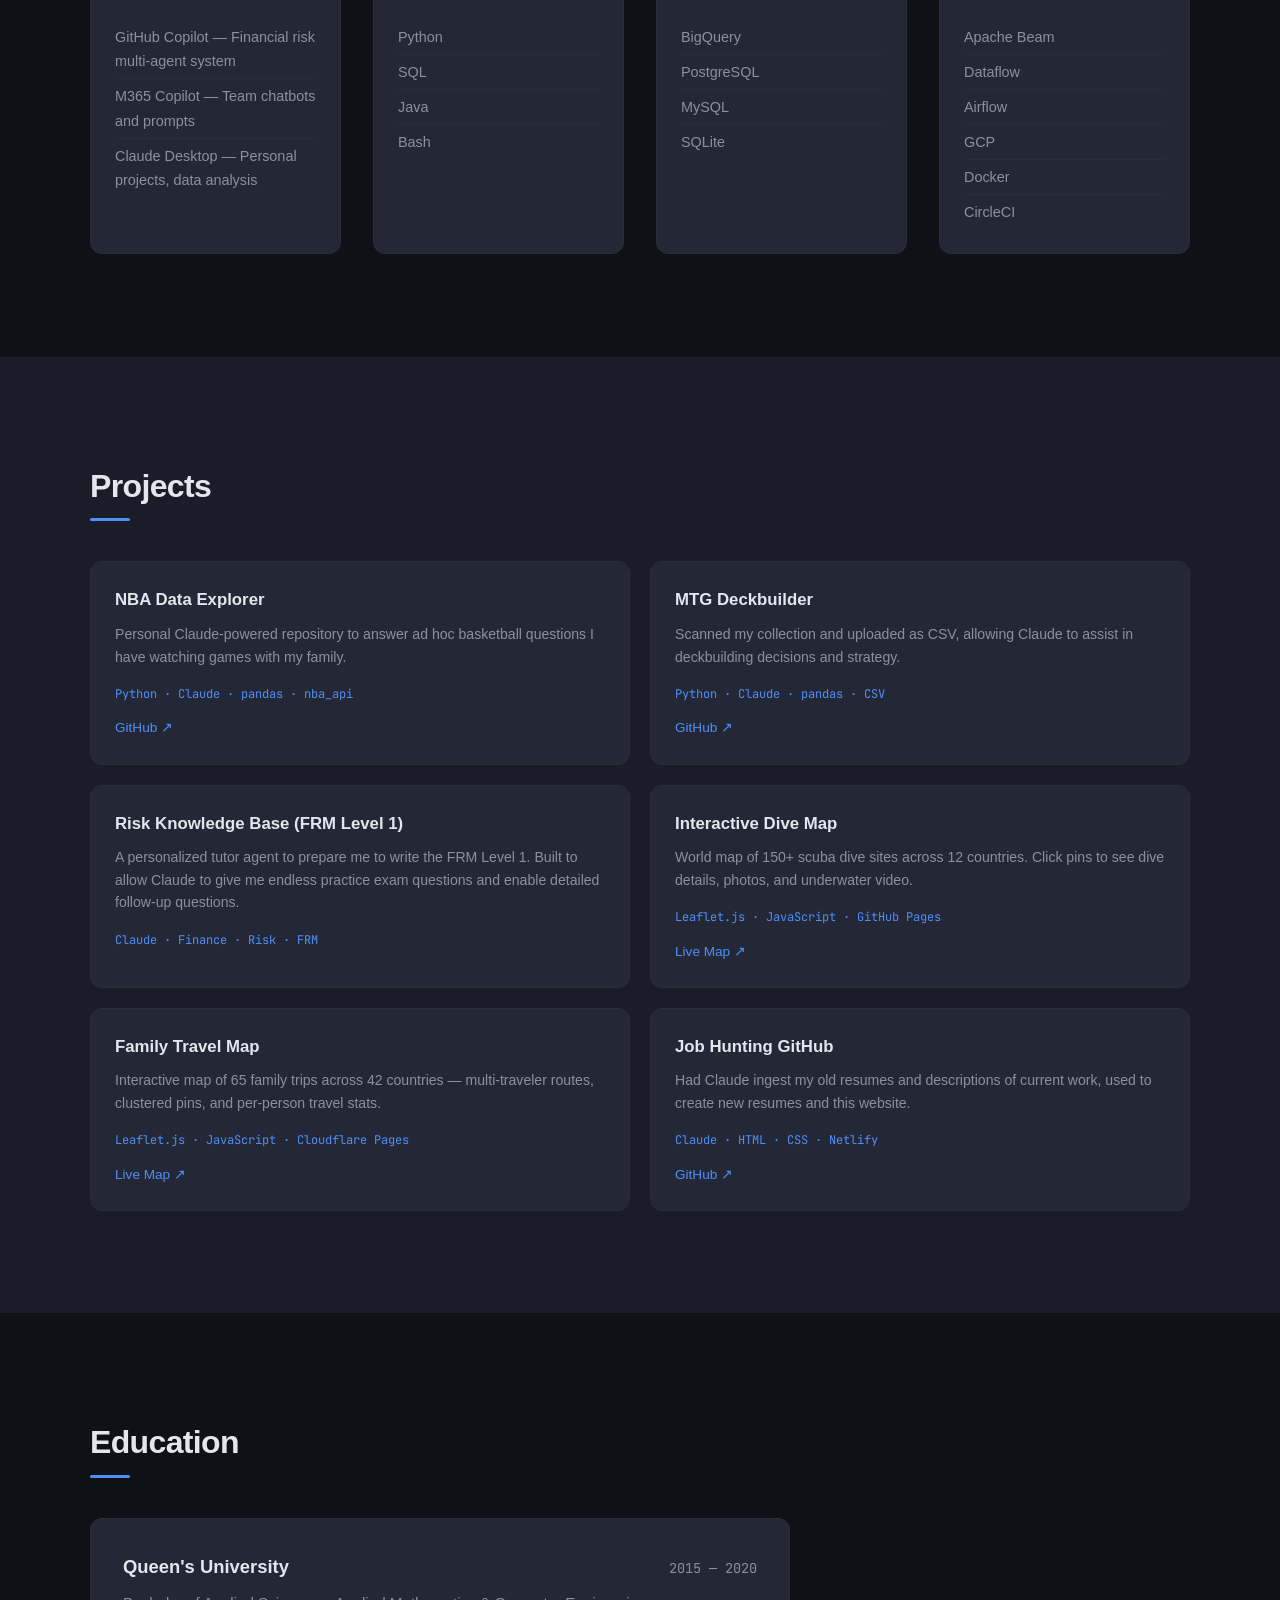
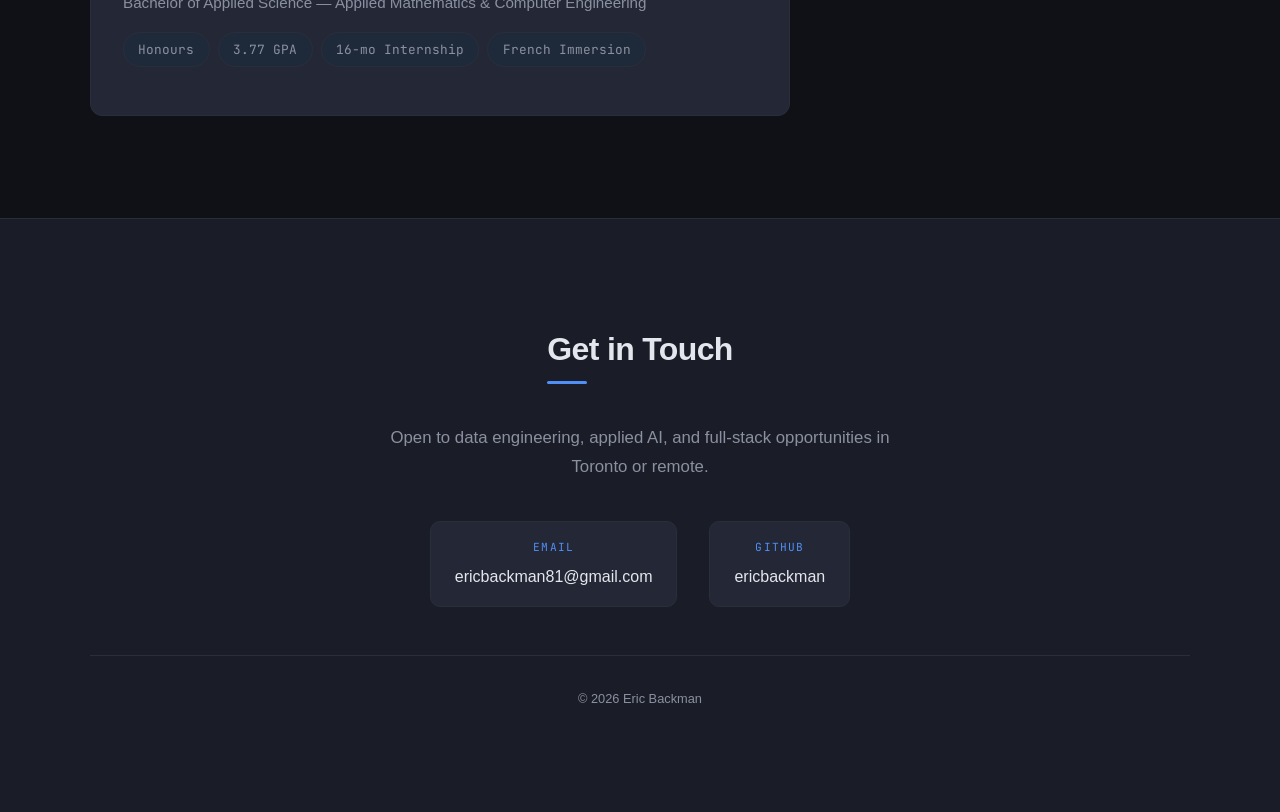
==== commit 3d5f6915: "chore: remove phone number from public contact section Drop tel: link and displayed number; keep ema" ====
--- a/index.html
+++ b/index.html
@@ -308,10 +308,6 @@
           <span class="mono">email</span>
           ericbackman81@gmail.com
         </a>
-        <a href="tel:+14165703353" class="contact__link">
-          <span class="mono">phone</span>
-          416-570-3353
-        </a>
         <a href="https://github.com/ericbackman" class="contact__link" target="_blank" rel="noopener">
           <span class="mono">github</span>
           ericbackman
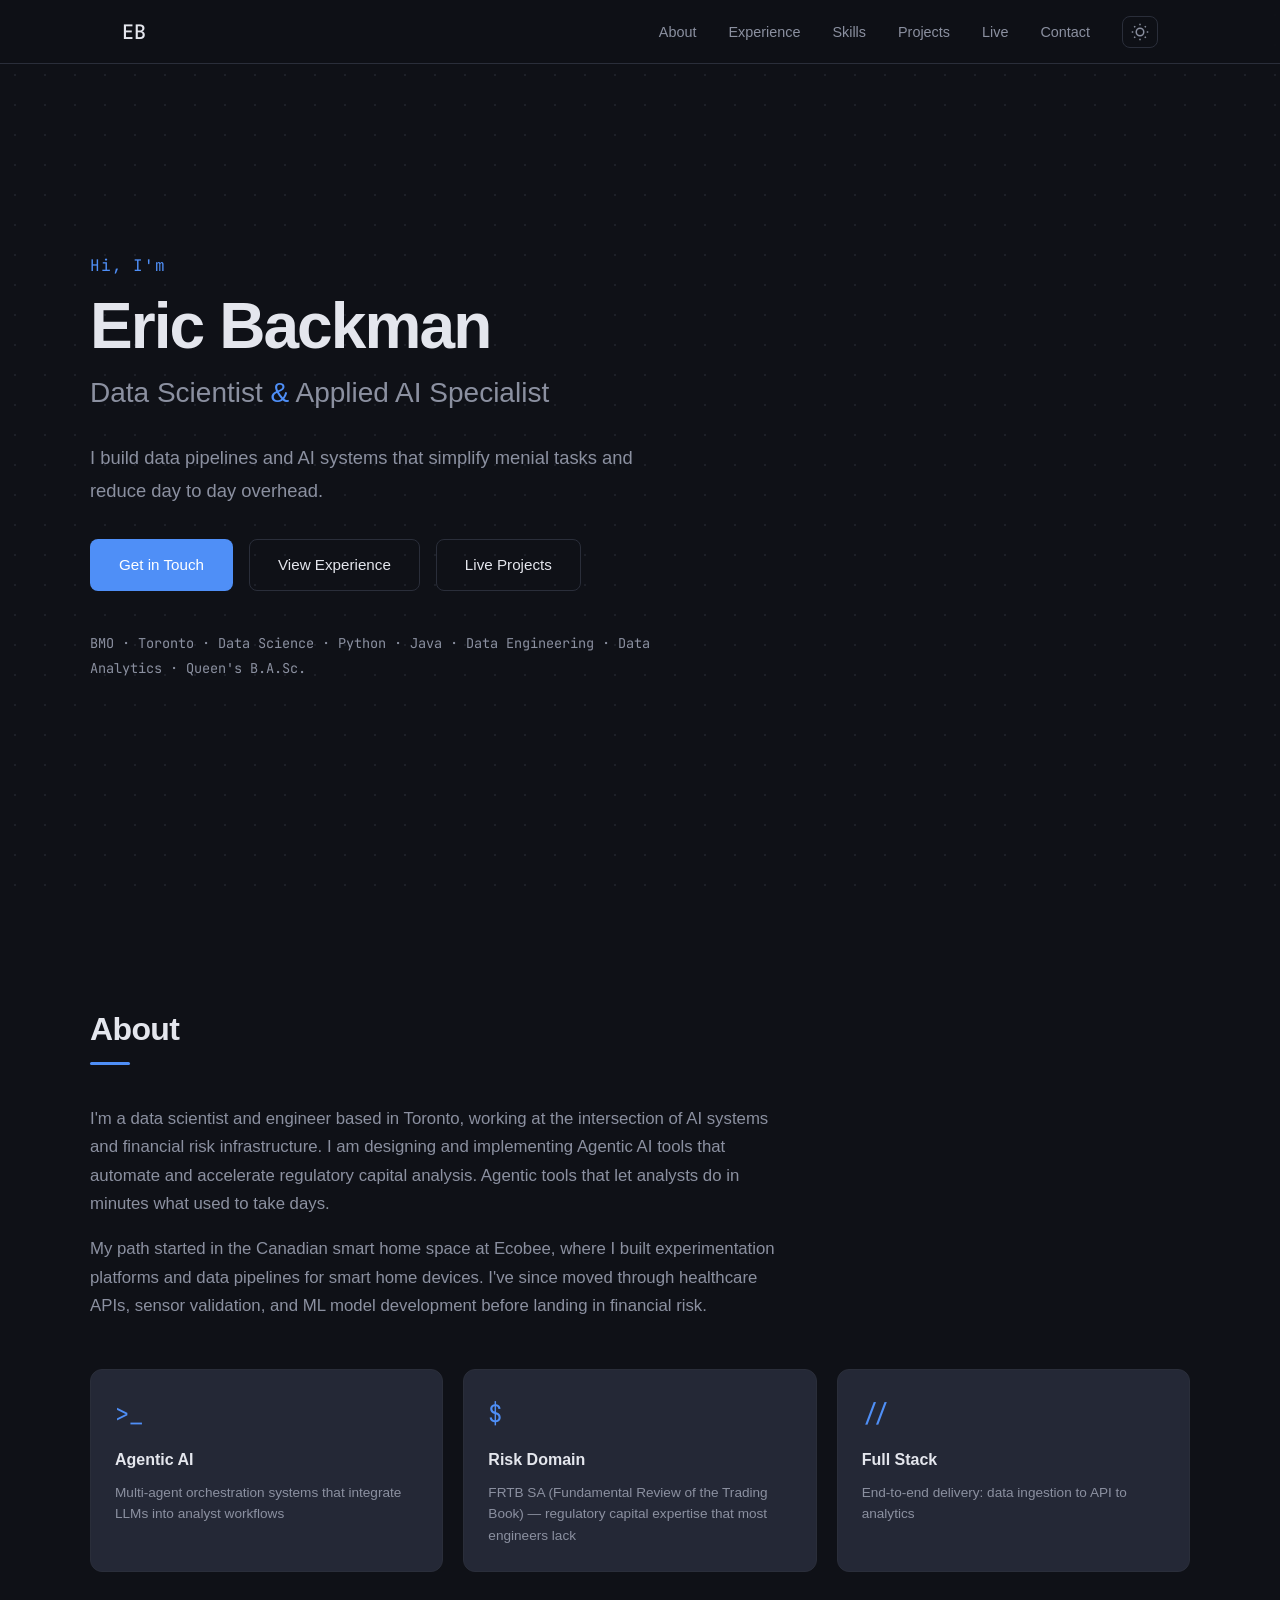
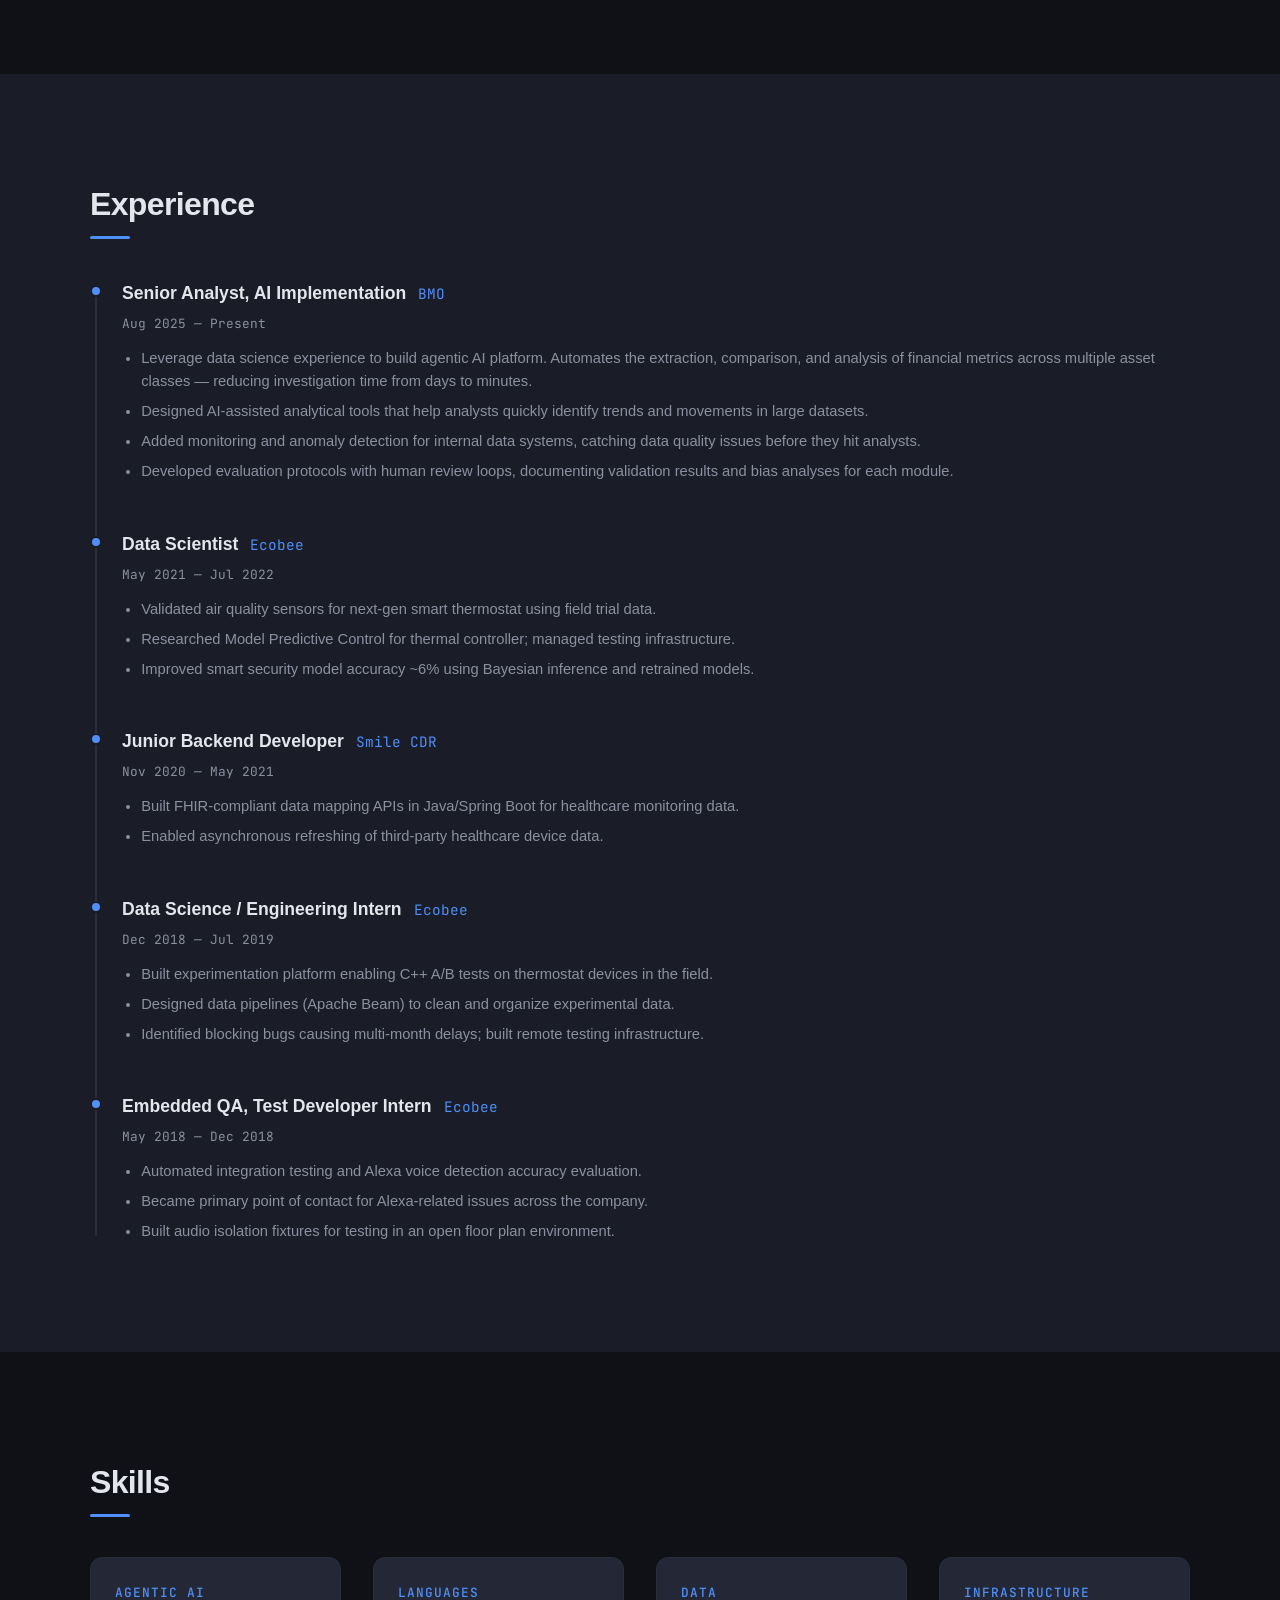
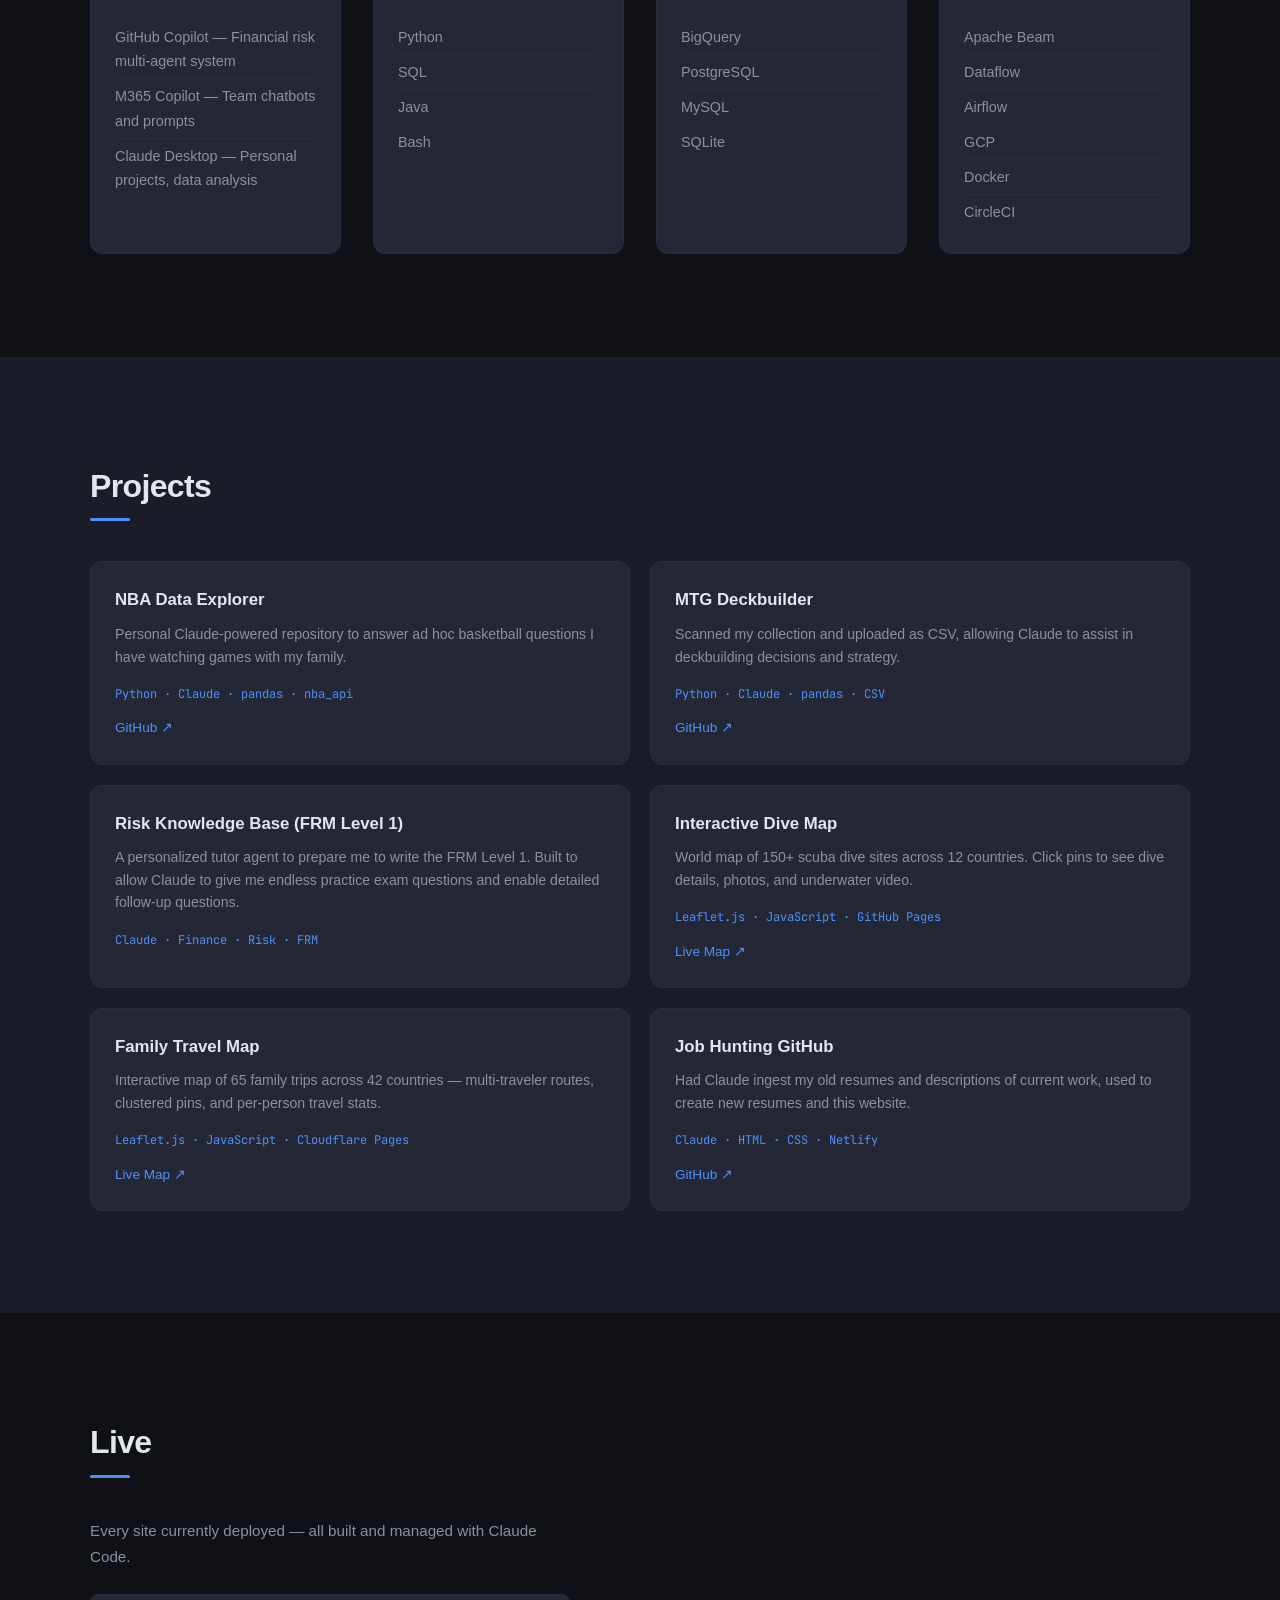
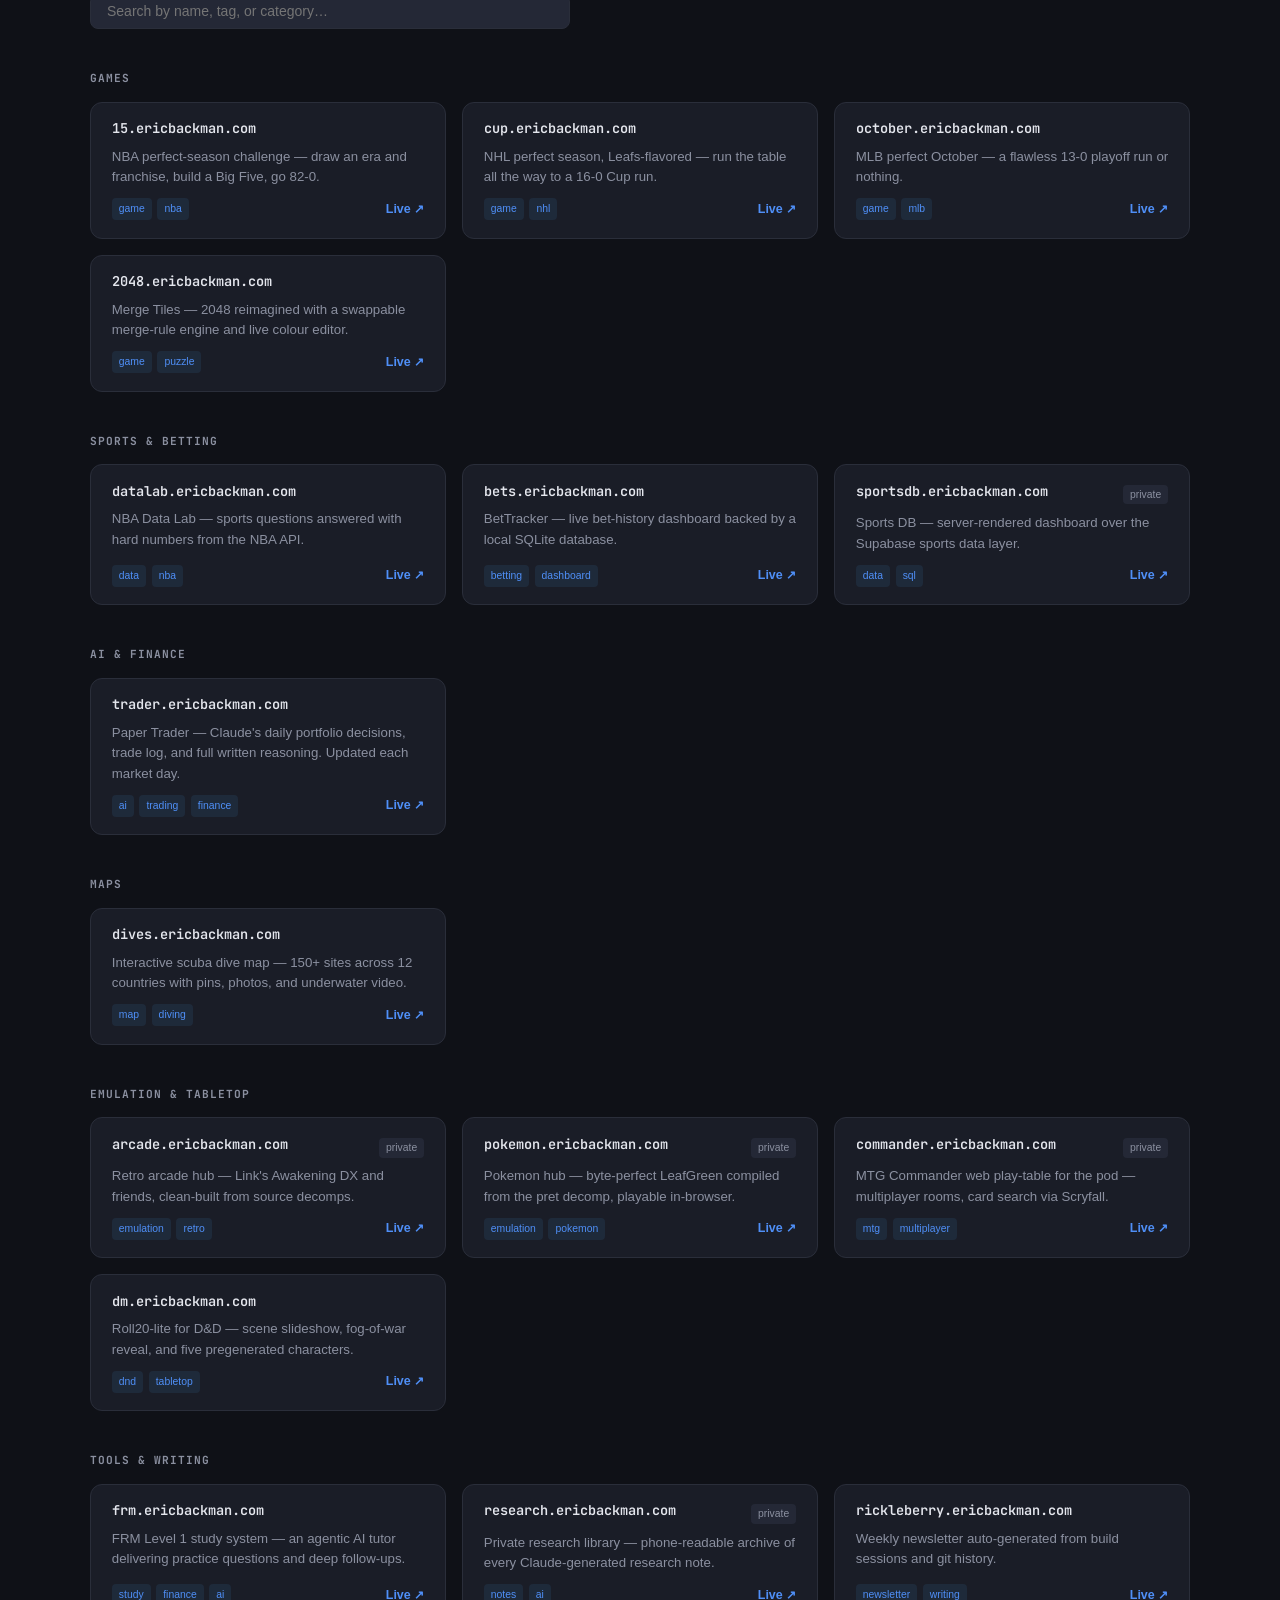
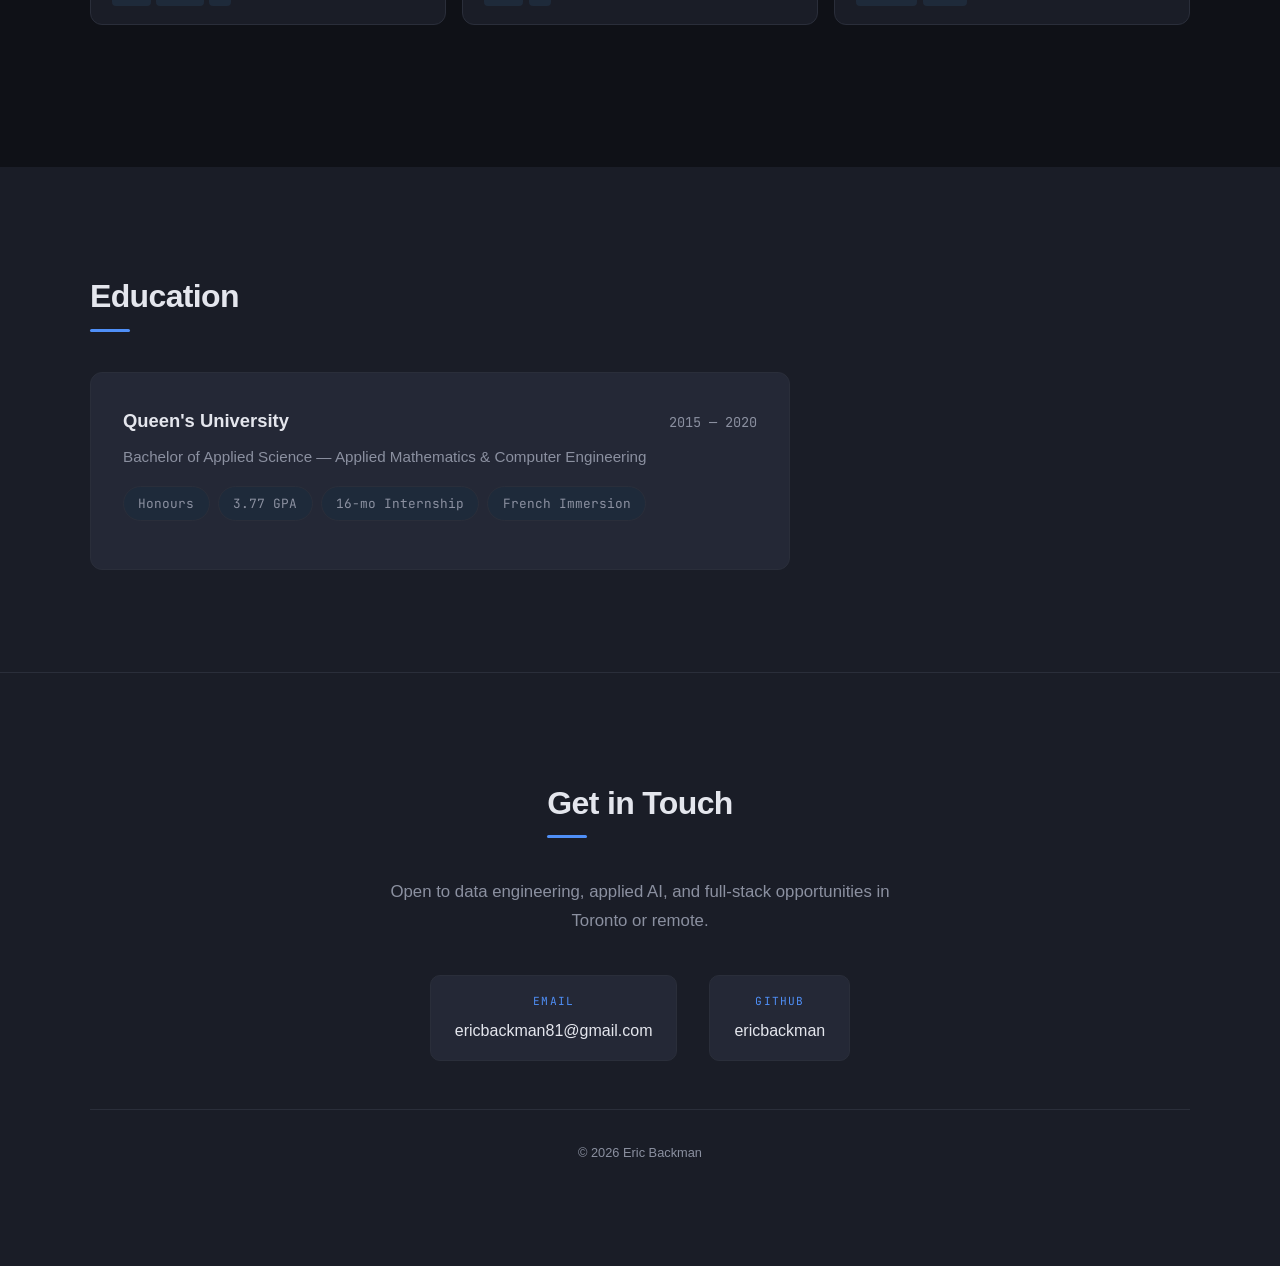
==== commit 2bc334f2: "feat: add Live projects hub section Data-driven grid of all 16 deployed sites, grouped by category w" ====
--- a/index.html
+++ b/index.html
@@ -28,7 +28,7 @@
         <li><a href="#experience">Experience</a></li>
         <li><a href="#skills">Skills</a></li>
         <li><a href="#projects">Projects</a></li>
-        <li><a href="/projects/">Apps &amp; Games</a></li>
+        <li><a href="#live">Live</a></li>
         <li><a href="#contact">Contact</a></li>
         <li>
           <button class="theme-toggle" id="theme-toggle" aria-label="Toggle theme">
@@ -51,7 +51,7 @@
       <div class="hero__ctas">
         <a href="#contact" class="btn btn--primary">Get in Touch</a>
         <a href="#experience" class="btn btn--secondary">View Experience</a>
-        <a href="/projects/" class="btn btn--secondary">Apps &amp; Games</a>
+        <a href="#live" class="btn btn--secondary">Live Projects</a>
       </div>
       <p class="hero__keywords mono">BMO · Toronto · Data Science · Python · Java · Data Engineering · Data Analytics · Queen's B.A.Sc.</p>
     </div>
@@ -275,6 +275,124 @@
         </div>
       </div>
     </section>
+
+    <!-- Live Projects -->
+    <section class="section" id="live">
+      <div class="section__container">
+        <h2 class="section__title">Live</h2>
+        <p style="color:var(--text-secondary);margin-bottom:1.5rem;max-width:56ch;font-size:.95rem">Every site currently deployed — all built and managed with Claude Code.</p>
+        <input id="live-q" type="search" placeholder="Search by name, tag, or category…"
+               style="width:100%;max-width:480px;display:block;padding:.55rem 1rem;background:var(--bg-elevated);border:1px solid var(--border);border-radius:8px;color:var(--text-primary);font-size:.875rem;outline:none;margin-bottom:2.5rem;transition:border-color .2s"
+               onfocus="this.style.borderColor='var(--accent)'"
+               onblur="this.style.borderColor='var(--border)'"
+               oninput="renderLive(this.value)">
+        <div id="live-out"></div>
+      </div>
+    </section>
+
+    <style>
+      .live-cat { margin-bottom: 2.5rem; }
+      .live-cat__label { font-size:.7rem;font-weight:700;letter-spacing:.09em;text-transform:uppercase;color:var(--text-secondary);margin-bottom:.85rem;font-family:'JetBrains Mono',monospace; }
+      .live-grid { display:grid;grid-template-columns:repeat(auto-fill,minmax(270px,1fr));gap:1rem; }
+      .live-card { background:var(--bg-secondary);border:1px solid var(--border);border-radius:12px;padding:1.1rem 1.3rem;display:flex;flex-direction:column;gap:.55rem;transition:border-color .2s,box-shadow .2s; }
+      .live-card:hover { border-color:var(--accent);box-shadow:0 0 0 3px var(--accent-glow); }
+      .live-card__head { display:flex;justify-content:space-between;align-items:flex-start;gap:.5rem; }
+      .live-card__name { font-weight:600;font-size:.85rem;color:var(--text-primary);font-family:'JetBrains Mono',monospace;line-height:1.3; }
+      .live-card__badge { font-size:.65rem;background:var(--bg-elevated);color:var(--text-secondary);padding:1px 7px;border-radius:4px;white-space:nowrap;flex-shrink:0;margin-top:2px; }
+      .live-card__desc { font-size:.83rem;color:var(--text-secondary);line-height:1.55;flex:1; }
+      .live-card__foot { display:flex;justify-content:space-between;align-items:center;gap:.5rem;margin-top:.1rem; }
+      .live-card__tags { display:flex;gap:.35rem;flex-wrap:wrap; }
+      .live-card__tag { font-size:.65rem;background:var(--tag-bg);color:var(--accent);padding:2px 7px;border-radius:4px;font-weight:500; }
+      .live-card__link { font-size:.78rem;color:var(--accent);text-decoration:none;font-weight:600;white-space:nowrap;flex-shrink:0; }
+      .live-card__link:hover { color:var(--accent-hover); }
+      .live-empty { color:var(--text-secondary);padding:3rem 0;font-size:.9rem; }
+    </style>
+
+    <script>
+    (function(){
+      var CATS = ["Games","Sports & Betting","AI & Finance","Maps","Emulation & Tabletop","Tools & Writing"];
+      var SITES = [
+        {cat:"Games", name:"15.ericbackman.com", url:"https://15.ericbackman.com",
+         desc:"NBA perfect-season challenge — draw an era and franchise, build a Big Five, go 82-0.", tags:["game","nba"]},
+        {cat:"Games", name:"cup.ericbackman.com", url:"https://cup.ericbackman.com",
+         desc:"NHL perfect season, Leafs-flavored — run the table all the way to a 16-0 Cup run.", tags:["game","nhl"]},
+        {cat:"Games", name:"october.ericbackman.com", url:"https://october.ericbackman.com",
+         desc:"MLB perfect October — a flawless 13-0 playoff run or nothing.", tags:["game","mlb"]},
+        {cat:"Games", name:"2048.ericbackman.com", url:"https://2048.ericbackman.com",
+         desc:"Merge Tiles — 2048 reimagined with a swappable merge-rule engine and live colour editor.", tags:["game","puzzle"]},
+        {cat:"Sports & Betting", name:"datalab.ericbackman.com", url:"https://datalab.ericbackman.com",
+         desc:"NBA Data Lab — sports questions answered with hard numbers from the NBA API.", tags:["data","nba"]},
+        {cat:"Sports & Betting", name:"bets.ericbackman.com", url:"https://bets.ericbackman.com",
+         desc:"BetTracker — live bet-history dashboard backed by a local SQLite database.", tags:["betting","dashboard"]},
+        {cat:"Sports & Betting", name:"sportsdb.ericbackman.com", url:"https://sportsdb.ericbackman.com",
+         desc:"Sports DB — server-rendered dashboard over the Supabase sports data layer.", tags:["data","sql"], gated:true},
+        {cat:"AI & Finance", name:"trader.ericbackman.com", url:"https://trader.ericbackman.com",
+         desc:"Paper Trader — Claude's daily portfolio decisions, trade log, and full written reasoning. Updated each market day.", tags:["ai","trading","finance"]},
+        {cat:"Maps", name:"dives.ericbackman.com", url:"https://dives.ericbackman.com",
+         desc:"Interactive scuba dive map — 150+ sites across 12 countries with pins, photos, and underwater video.", tags:["map","diving"]},
+        {cat:"Emulation & Tabletop", name:"arcade.ericbackman.com", url:"https://arcade.ericbackman.com",
+         desc:"Retro arcade hub — Link's Awakening DX and friends, clean-built from source decomps.", tags:["emulation","retro"], gated:true},
+        {cat:"Emulation & Tabletop", name:"pokemon.ericbackman.com", url:"https://pokemon.ericbackman.com",
+         desc:"Pokemon hub — byte-perfect LeafGreen compiled from the pret decomp, playable in-browser.", tags:["emulation","pokemon"], gated:true},
+        {cat:"Emulation & Tabletop", name:"commander.ericbackman.com", url:"https://commander.ericbackman.com",
+         desc:"MTG Commander web play-table for the pod — multiplayer rooms, card search via Scryfall.", tags:["mtg","multiplayer"], gated:true},
+        {cat:"Emulation & Tabletop", name:"dm.ericbackman.com", url:"https://dm.ericbackman.com",
+         desc:"Roll20-lite for D&D — scene slideshow, fog-of-war reveal, and five pregenerated characters.", tags:["dnd","tabletop"]},
+        {cat:"Tools & Writing", name:"frm.ericbackman.com", url:"https://frm.ericbackman.com",
+         desc:"FRM Level 1 study system — an agentic AI tutor delivering practice questions and deep follow-ups.", tags:["study","finance","ai"]},
+        {cat:"Tools & Writing", name:"research.ericbackman.com", url:"https://research.ericbackman.com",
+         desc:"Private research library — phone-readable archive of every Claude-generated research note.", tags:["notes","ai"], gated:true},
+        {cat:"Tools & Writing", name:"rickleberry.ericbackman.com", url:"https://rickleberry.ericbackman.com",
+         desc:"Weekly newsletter auto-generated from build sessions and git history.", tags:["newsletter","writing"]},
+      ];
+
+      function el(tag, cls){ var e=document.createElement(tag); if(cls) e.className=cls; return e; }
+
+      function buildCard(s){
+        var card = el('div','live-card');
+        var head = el('div','live-card__head');
+        var name = el('span','live-card__name'); name.textContent = s.name;
+        head.appendChild(name);
+        if(s.gated){ var badge=el('span','live-card__badge'); badge.textContent='private'; head.appendChild(badge); }
+        card.appendChild(head);
+        var desc = el('p','live-card__desc'); desc.textContent = s.desc;
+        card.appendChild(desc);
+        var foot = el('div','live-card__foot');
+        var tags = el('div','live-card__tags');
+        s.tags.forEach(function(t){ var tag=el('span','live-card__tag'); tag.textContent=t; tags.appendChild(tag); });
+        foot.appendChild(tags);
+        var link = el('a','live-card__link');
+        link.href = s.url; link.target='_blank'; link.rel='noopener'; link.textContent='Live ↗';
+        foot.appendChild(link);
+        card.appendChild(foot);
+        return card;
+      }
+
+      window.renderLive = function(q){
+        q = (q||'').toLowerCase().trim();
+        var out = document.getElementById('live-out');
+        while(out.firstChild) out.removeChild(out.firstChild);
+        var filtered = SITES.filter(function(s){
+          return !q || (s.name+' '+s.desc+' '+s.cat+' '+s.tags.join(' ')).toLowerCase().indexOf(q) !== -1;
+        });
+        if(!filtered.length){
+          var msg = el('p','live-empty'); msg.textContent = 'No projects match that search.'; out.appendChild(msg); return;
+        }
+        var byCat = {};
+        filtered.forEach(function(s){ (byCat[s.cat]=byCat[s.cat]||[]).push(s); });
+        CATS.filter(function(c){ return byCat[c]; }).forEach(function(cat){
+          var catDiv = el('div','live-cat');
+          var label = el('div','live-cat__label'); label.textContent = cat; catDiv.appendChild(label);
+          var grid = el('div','live-grid');
+          byCat[cat].forEach(function(s){ grid.appendChild(buildCard(s)); });
+          catDiv.appendChild(grid);
+          out.appendChild(catDiv);
+        });
+      };
+
+      document.addEventListener('DOMContentLoaded', function(){ window.renderLive(''); });
+    })();
+    </script>
 
     <!-- Education -->
     <section class="education section" id="education">
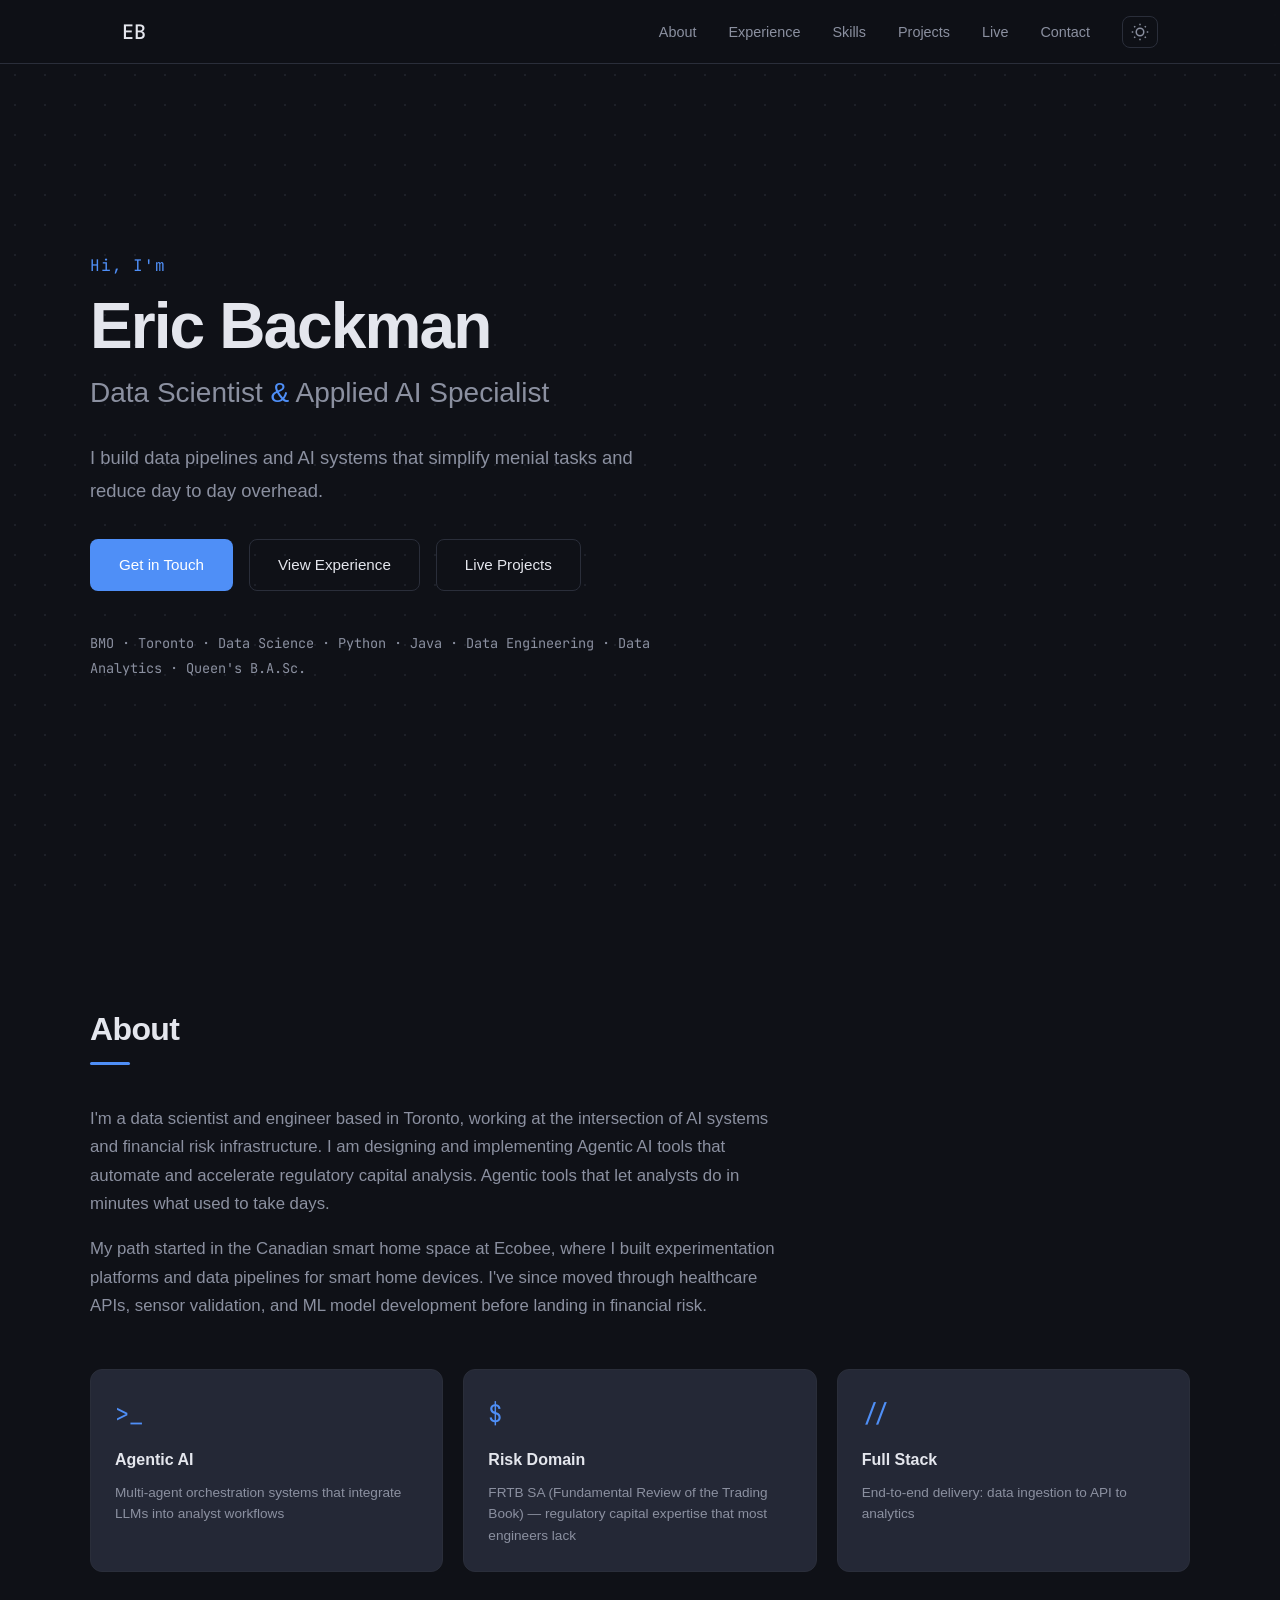
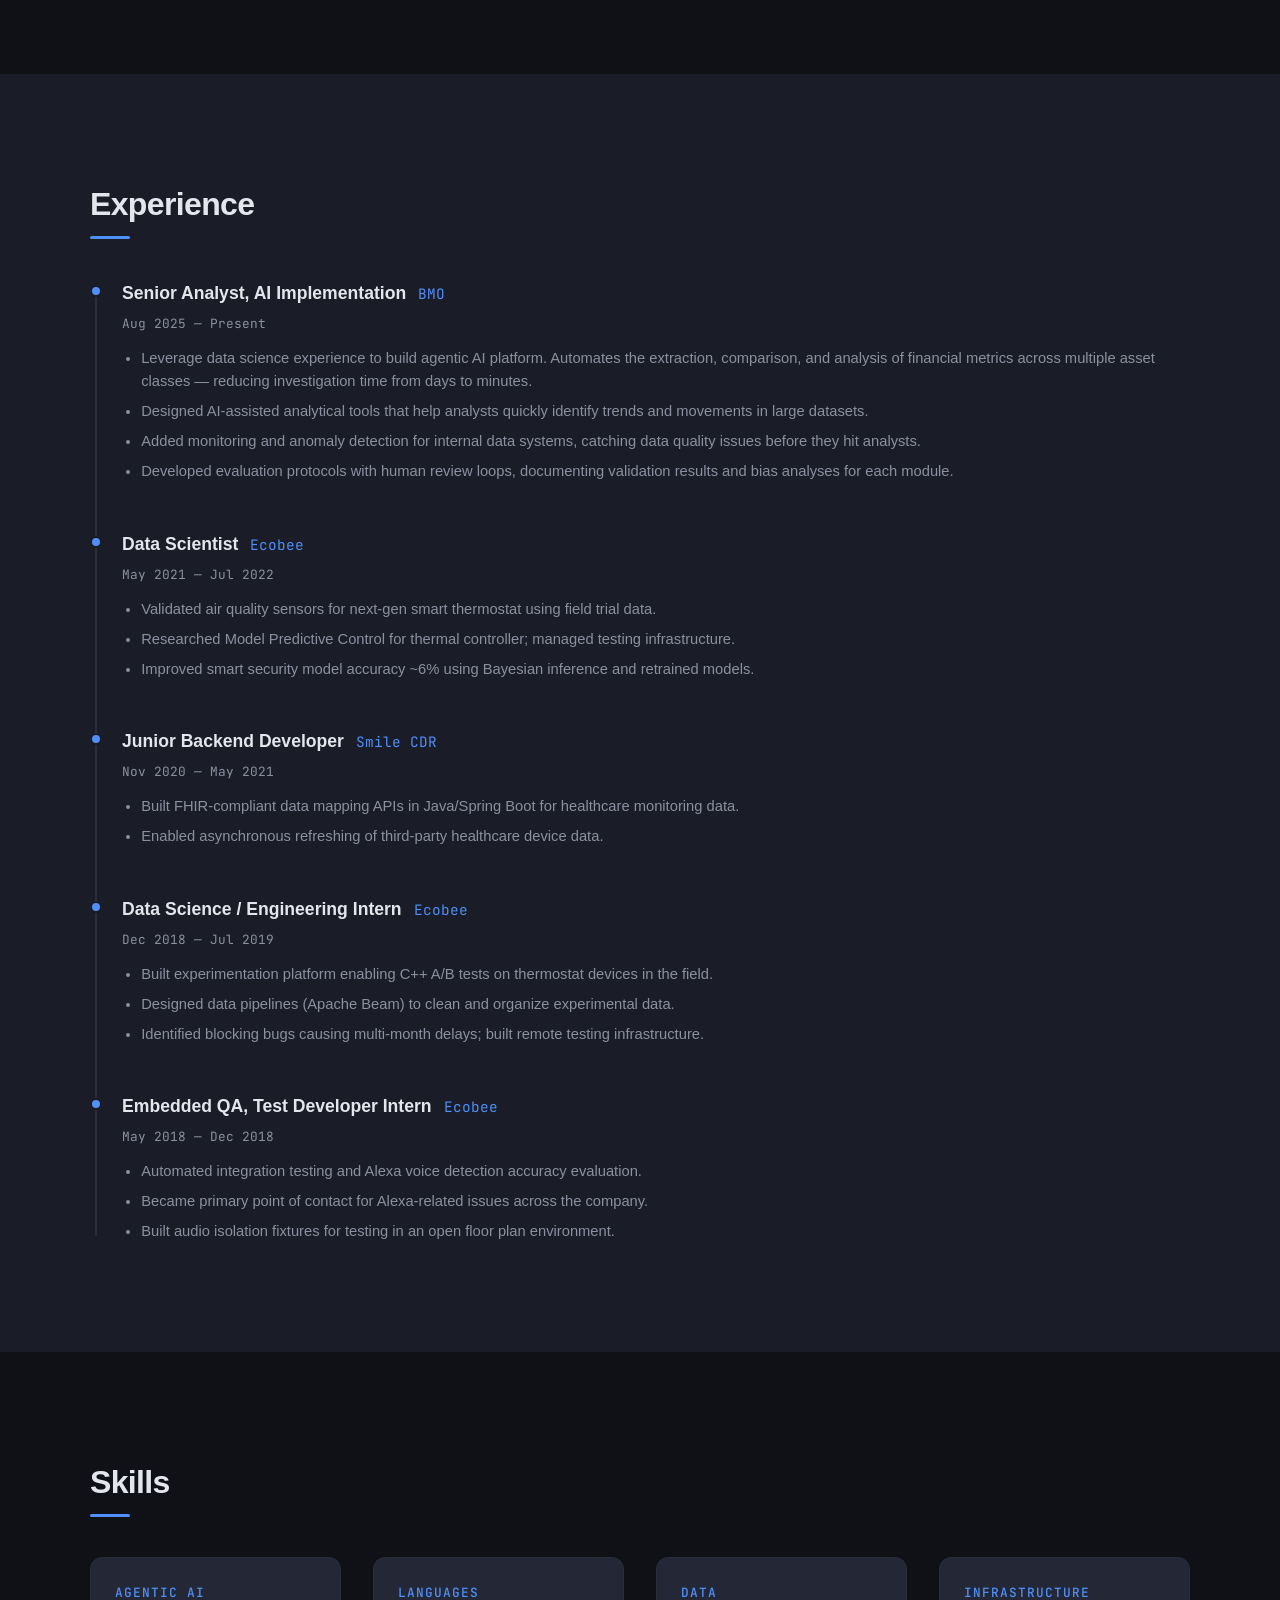
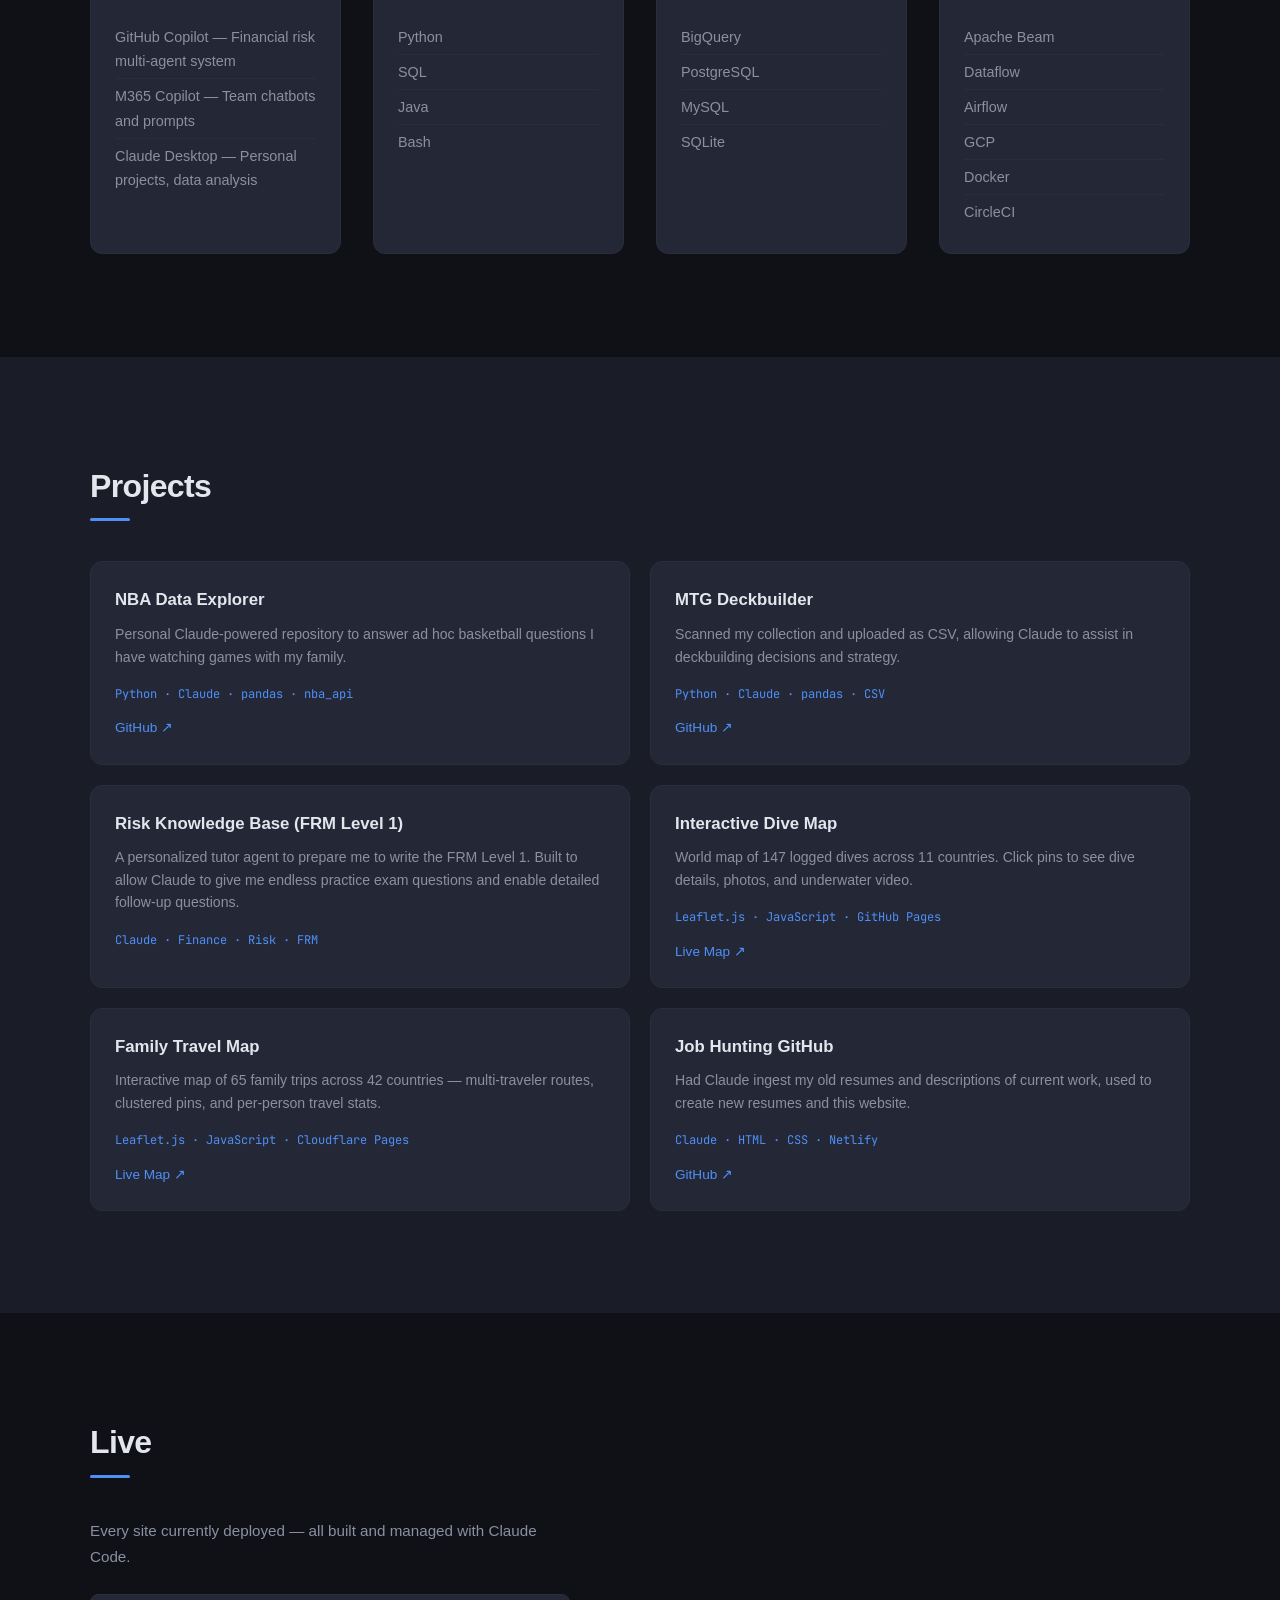
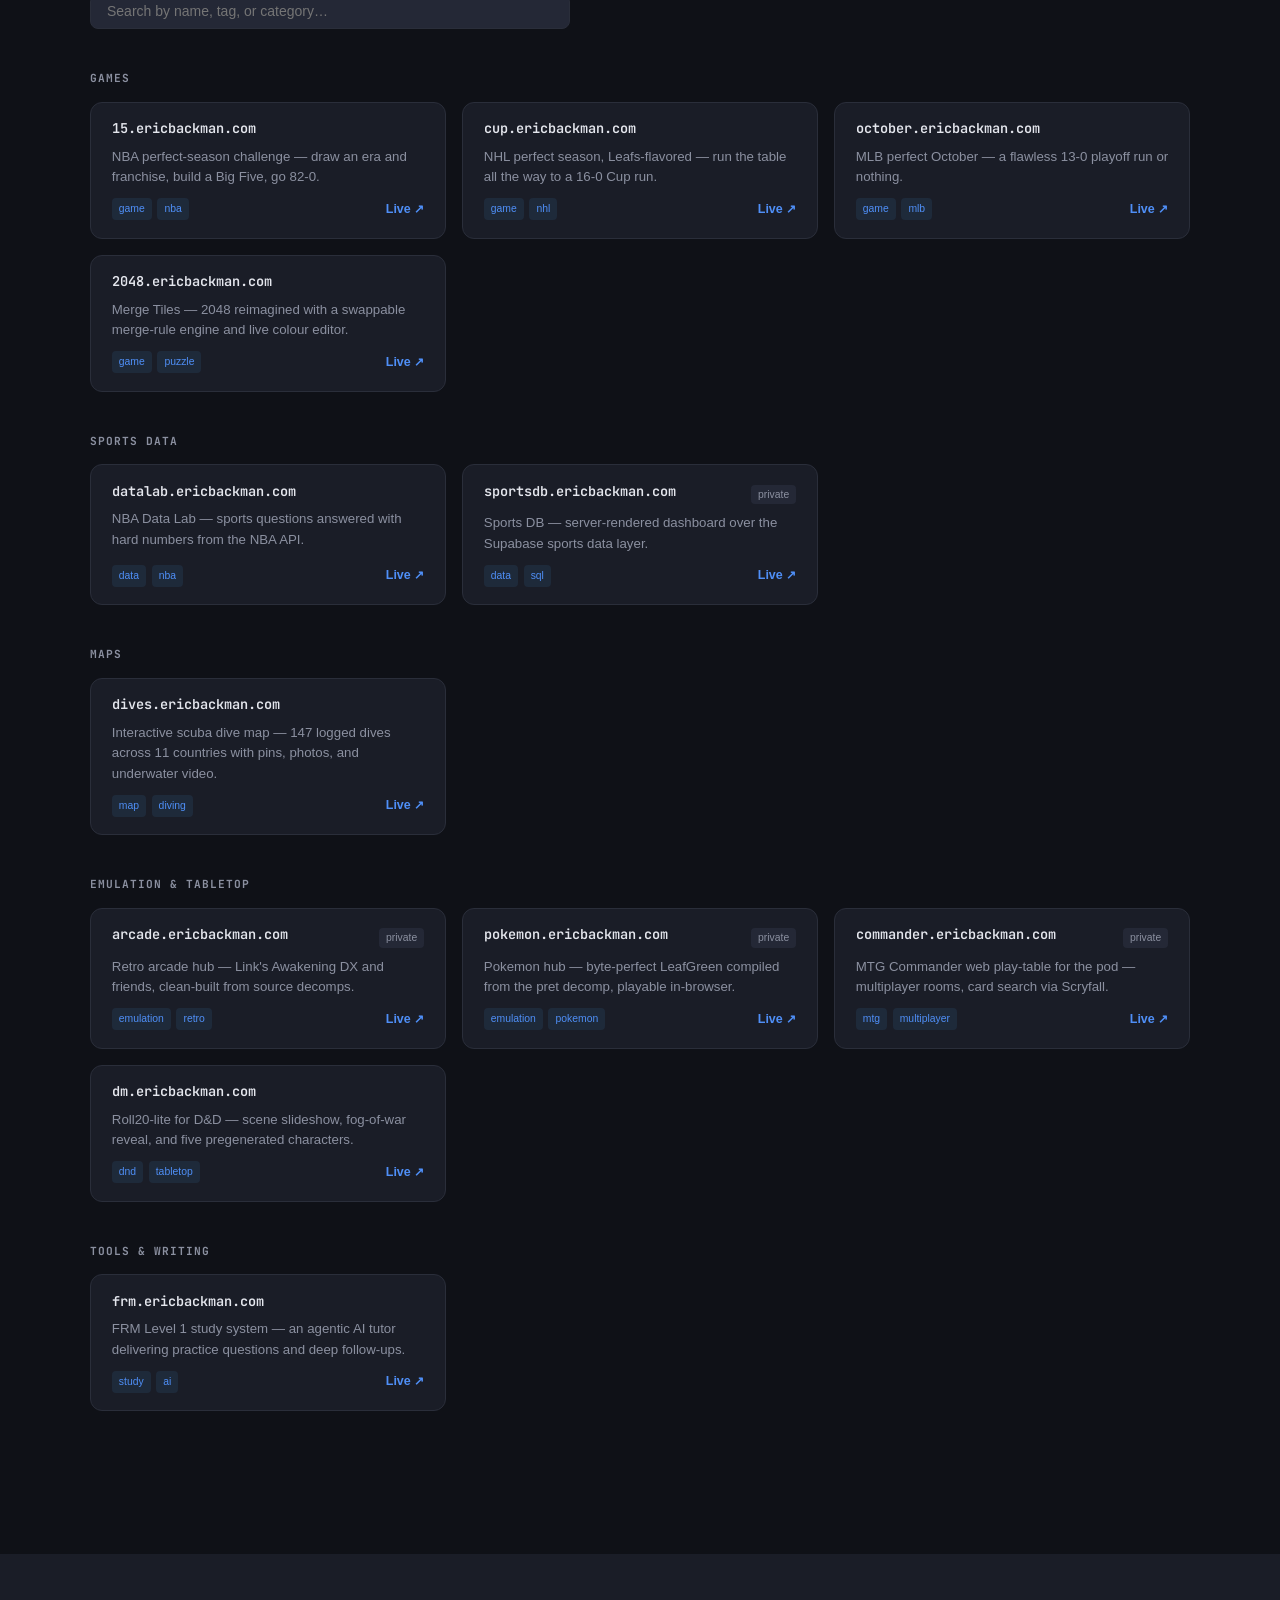
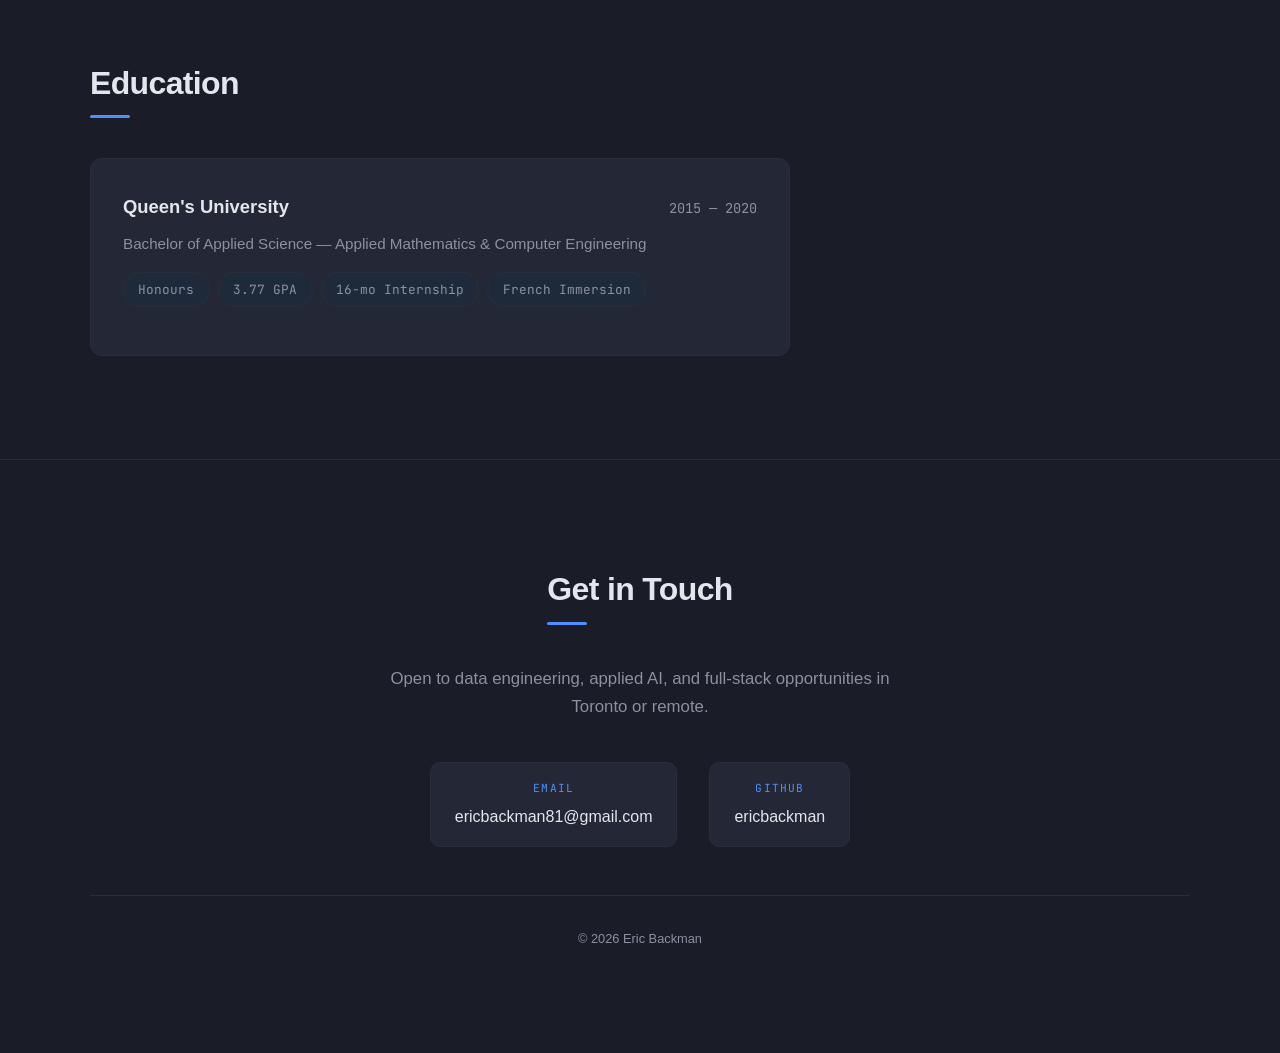
==== commit b1debc48: "chore: remove private, finance, and pseudonymous sites from the public hub This page is public and s" ====
--- a/index.html
+++ b/index.html
@@ -253,7 +253,7 @@
 
           <div class="project-card fade-in">
             <h3 class="project-card__title">Interactive Dive Map</h3>
-            <p class="project-card__desc">World map of 150+ scuba dive sites across 12 countries. Click pins to see dive details, photos, and underwater video.</p>
+            <p class="project-card__desc">World map of 147 logged dives across 11 countries. Click pins to see dive details, photos, and underwater video.</p>
             <span class="project-card__tech mono">Leaflet.js &middot; JavaScript &middot; GitHub Pages</span>
             <a href="https://dives.ericbackman.com" class="project-card__link" target="_blank" rel="noopener">Live Map &nearr;</a>
           </div>
@@ -310,7 +310,11 @@
 
     <script>
     (function(){
-      var CATS = ["Games","Sports & Betting","AI & Finance","Maps","Emulation & Tabletop","Tools & Writing"];
+      // Listing a site here is a PUBLIC disclosure: this page is indexed, and an
+      // entry ties that site and its purpose to my name. A gate protects a site's
+      // contents, not the fact that it exists. Anything personal, finance-related,
+      // or published under a different name belongs in the private link-hub instead.
+      var CATS = ["Games","Sports Data","Maps","Emulation & Tabletop","Tools & Writing"];
       var SITES = [
         {cat:"Games", name:"15.ericbackman.com", url:"https://15.ericbackman.com",
          desc:"NBA perfect-season challenge — draw an era and franchise, build a Big Five, go 82-0.", tags:["game","nba"]},
@@ -320,16 +324,12 @@
          desc:"MLB perfect October — a flawless 13-0 playoff run or nothing.", tags:["game","mlb"]},
         {cat:"Games", name:"2048.ericbackman.com", url:"https://2048.ericbackman.com",
          desc:"Merge Tiles — 2048 reimagined with a swappable merge-rule engine and live colour editor.", tags:["game","puzzle"]},
-        {cat:"Sports & Betting", name:"datalab.ericbackman.com", url:"https://datalab.ericbackman.com",
+        {cat:"Sports Data", name:"datalab.ericbackman.com", url:"https://datalab.ericbackman.com",
          desc:"NBA Data Lab — sports questions answered with hard numbers from the NBA API.", tags:["data","nba"]},
-        {cat:"Sports & Betting", name:"bets.ericbackman.com", url:"https://bets.ericbackman.com",
-         desc:"BetTracker — live bet-history dashboard backed by a local SQLite database.", tags:["betting","dashboard"]},
-        {cat:"Sports & Betting", name:"sportsdb.ericbackman.com", url:"https://sportsdb.ericbackman.com",
+        {cat:"Sports Data", name:"sportsdb.ericbackman.com", url:"https://sportsdb.ericbackman.com",
          desc:"Sports DB — server-rendered dashboard over the Supabase sports data layer.", tags:["data","sql"], gated:true},
-        {cat:"AI & Finance", name:"trader.ericbackman.com", url:"https://trader.ericbackman.com",
-         desc:"Paper Trader — Claude's daily portfolio decisions, trade log, and full written reasoning. Updated each market day.", tags:["ai","trading","finance"]},
         {cat:"Maps", name:"dives.ericbackman.com", url:"https://dives.ericbackman.com",
-         desc:"Interactive scuba dive map — 150+ sites across 12 countries with pins, photos, and underwater video.", tags:["map","diving"]},
+         desc:"Interactive scuba dive map — 147 logged dives across 11 countries with pins, photos, and underwater video.", tags:["map","diving"]},
         {cat:"Emulation & Tabletop", name:"arcade.ericbackman.com", url:"https://arcade.ericbackman.com",
          desc:"Retro arcade hub — Link's Awakening DX and friends, clean-built from source decomps.", tags:["emulation","retro"], gated:true},
         {cat:"Emulation & Tabletop", name:"pokemon.ericbackman.com", url:"https://pokemon.ericbackman.com",
@@ -339,11 +339,7 @@
         {cat:"Emulation & Tabletop", name:"dm.ericbackman.com", url:"https://dm.ericbackman.com",
          desc:"Roll20-lite for D&D — scene slideshow, fog-of-war reveal, and five pregenerated characters.", tags:["dnd","tabletop"]},
         {cat:"Tools & Writing", name:"frm.ericbackman.com", url:"https://frm.ericbackman.com",
-         desc:"FRM Level 1 study system — an agentic AI tutor delivering practice questions and deep follow-ups.", tags:["study","finance","ai"]},
-        {cat:"Tools & Writing", name:"research.ericbackman.com", url:"https://research.ericbackman.com",
-         desc:"Private research library — phone-readable archive of every Claude-generated research note.", tags:["notes","ai"], gated:true},
-        {cat:"Tools & Writing", name:"rickleberry.ericbackman.com", url:"https://rickleberry.ericbackman.com",
-         desc:"Weekly newsletter auto-generated from build sessions and git history.", tags:["newsletter","writing"]},
+         desc:"FRM Level 1 study system — an agentic AI tutor delivering practice questions and deep follow-ups.", tags:["study","ai"]},
       ];
 
       function el(tag, cls){ var e=document.createElement(tag); if(cls) e.className=cls; return e; }
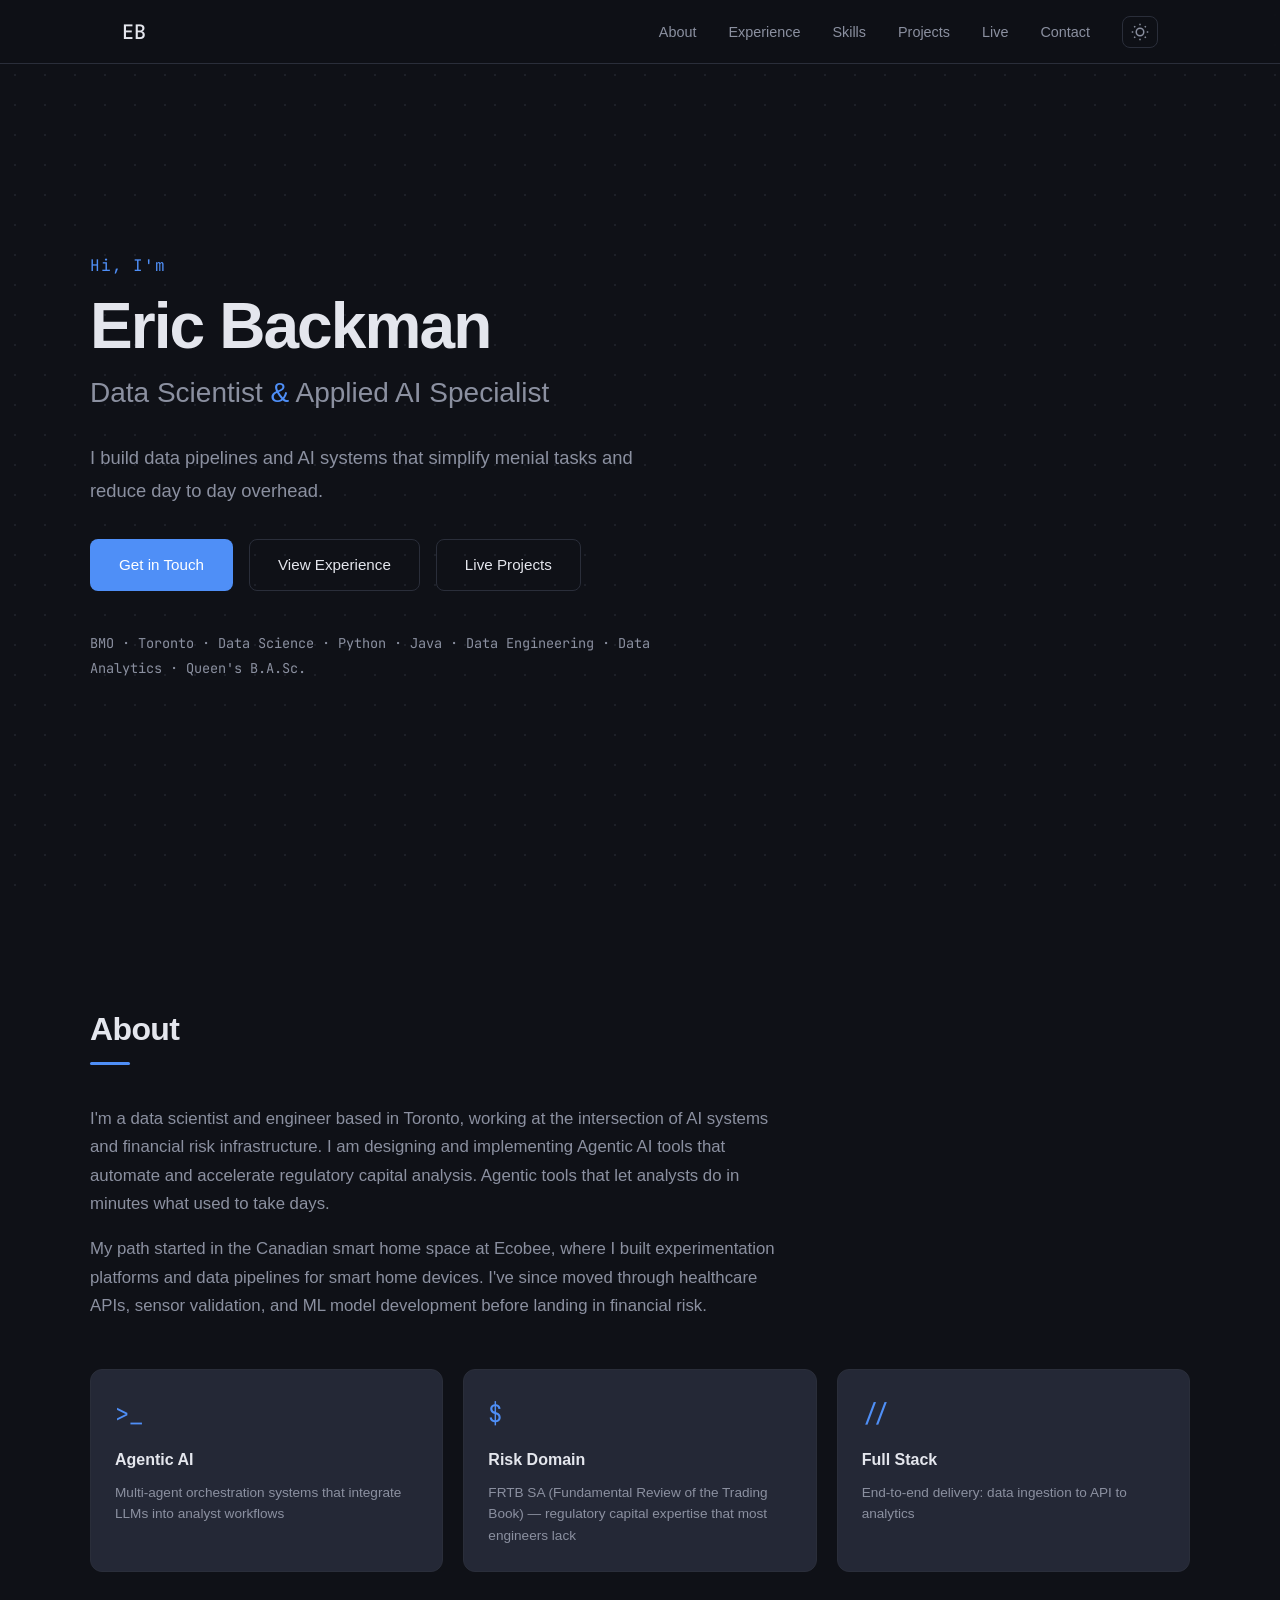
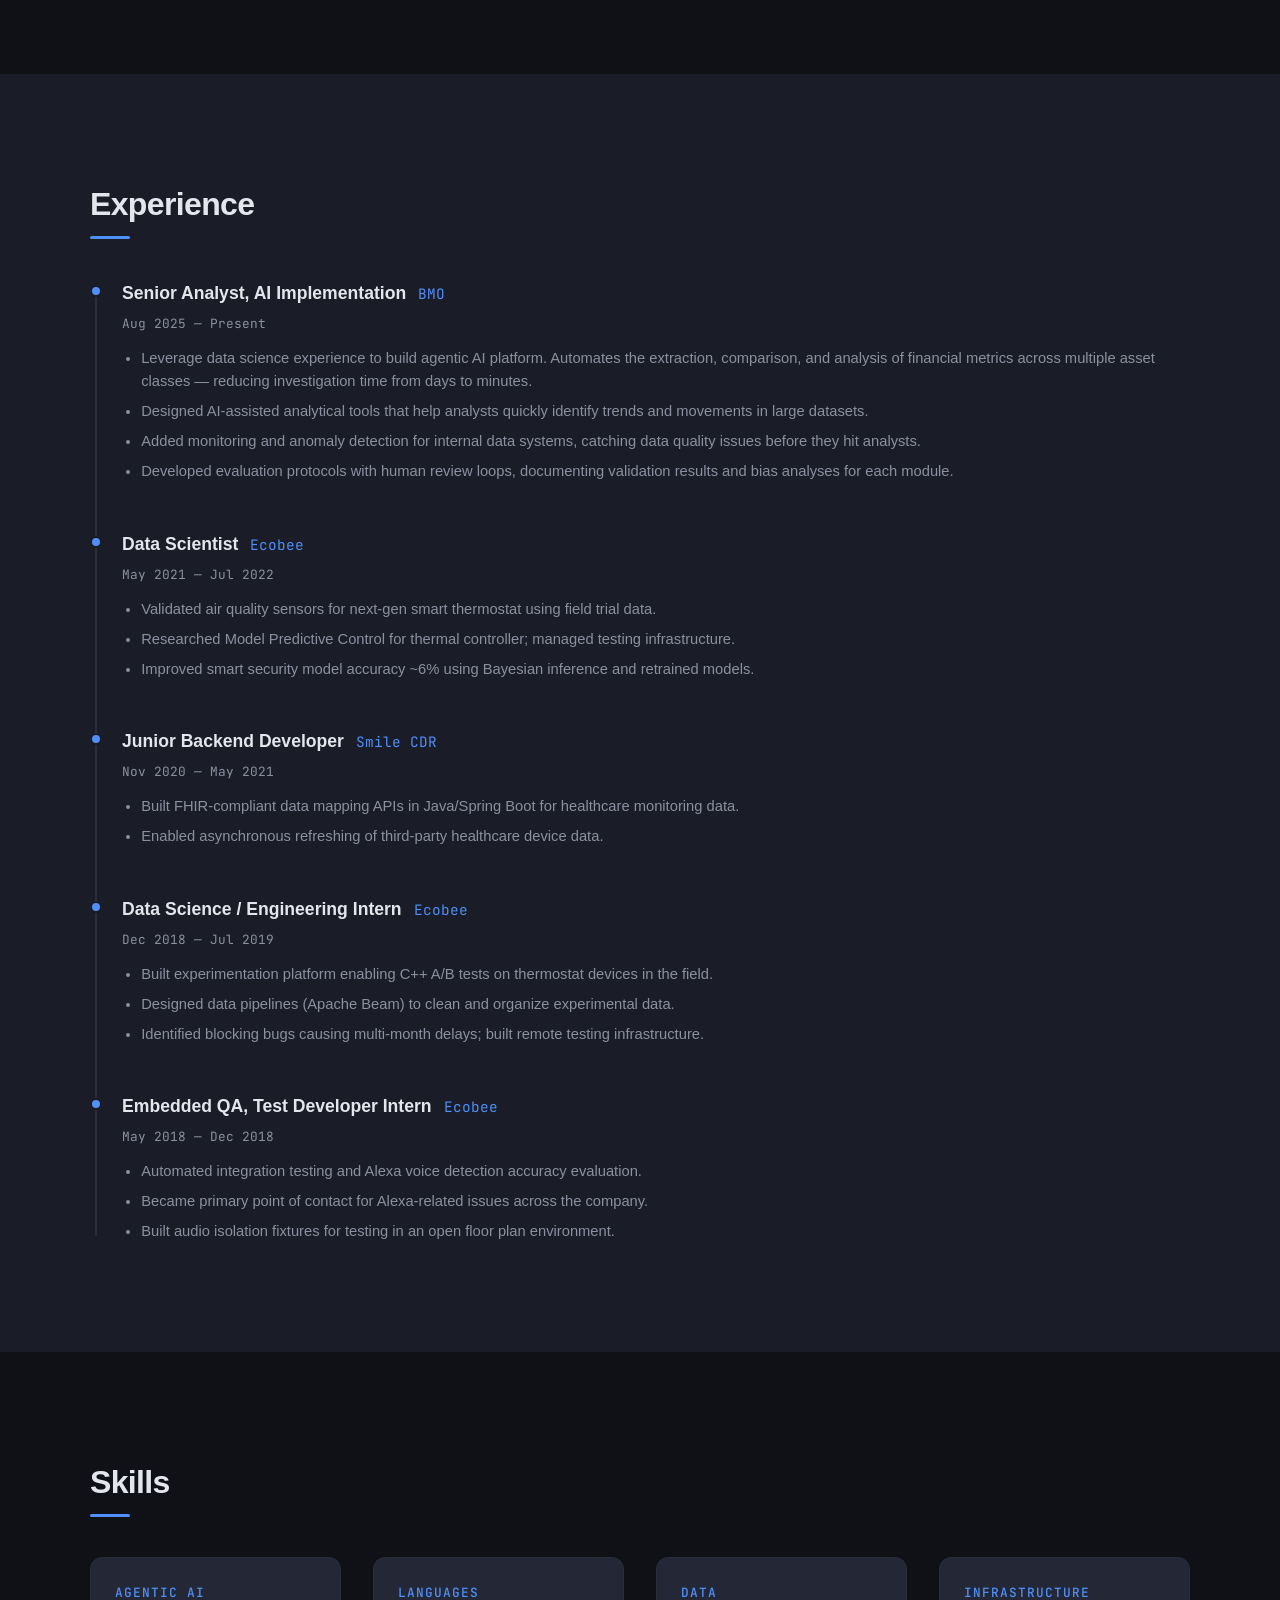
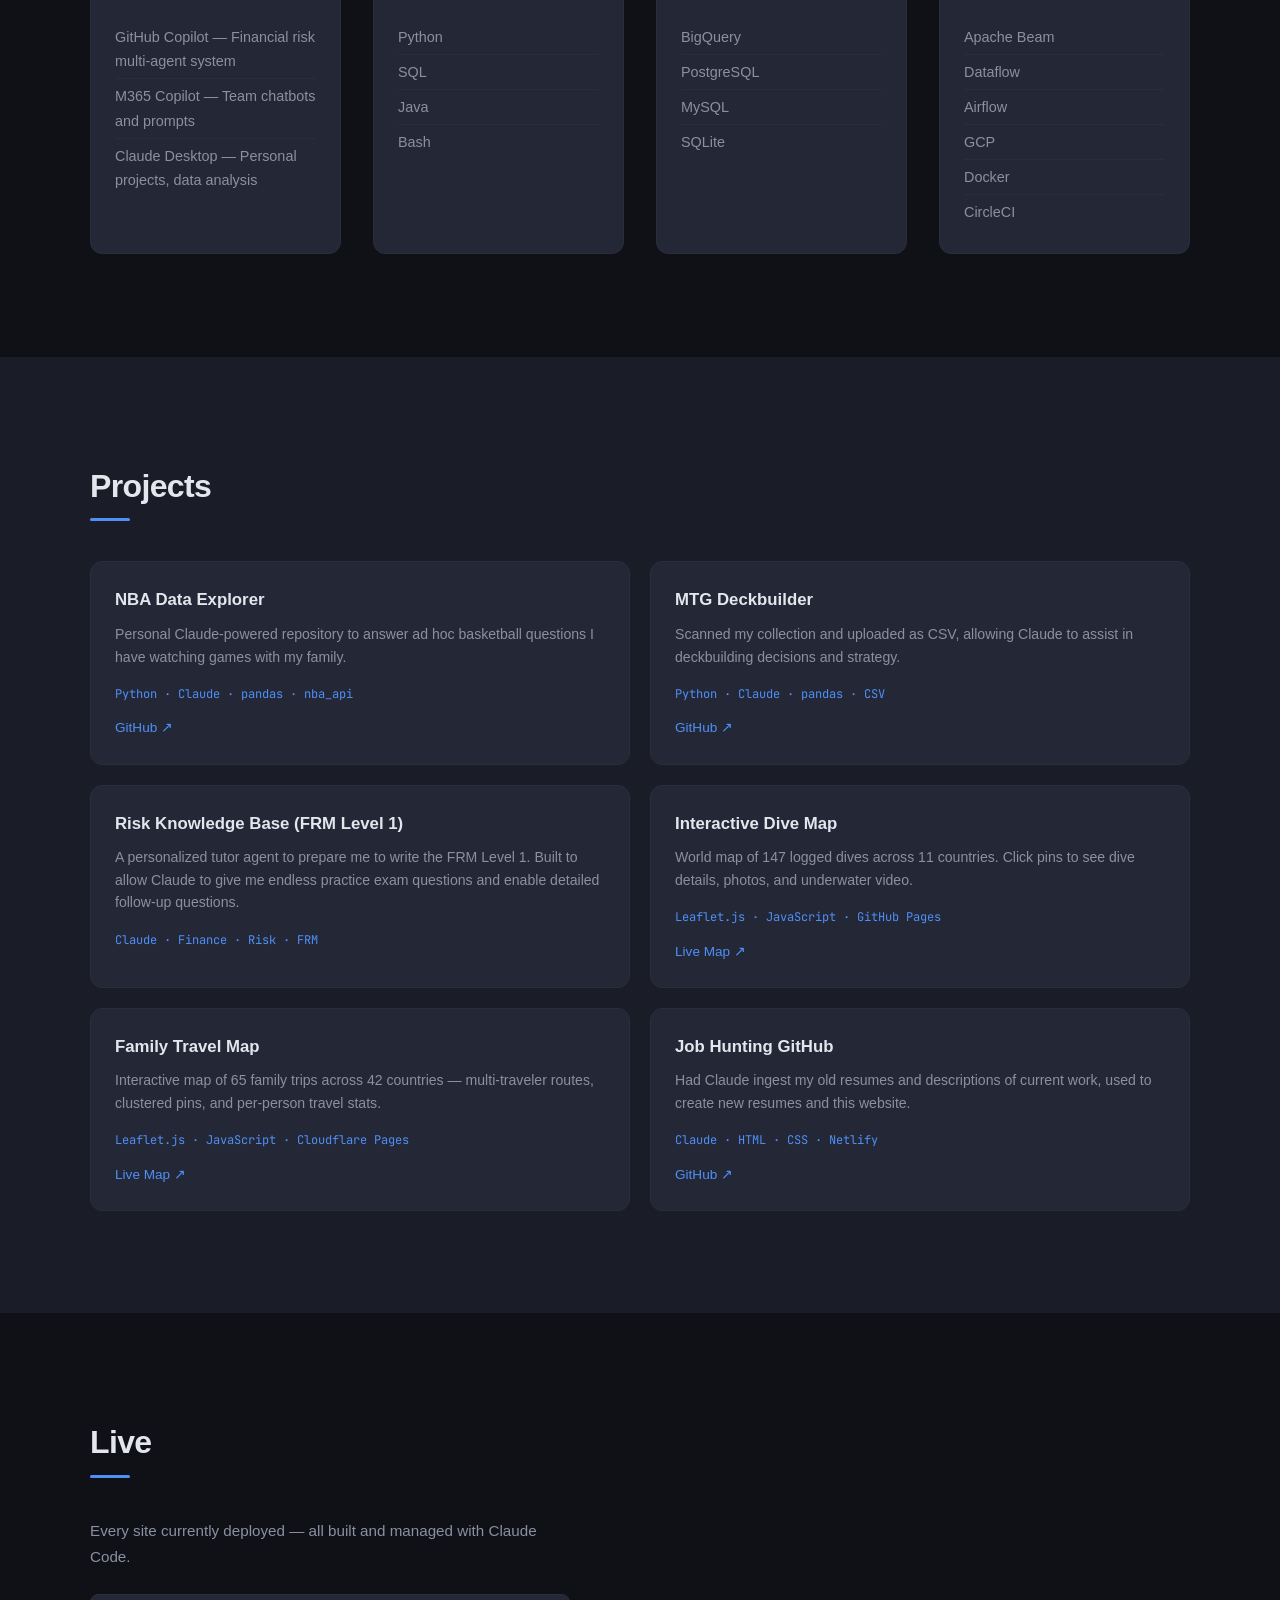
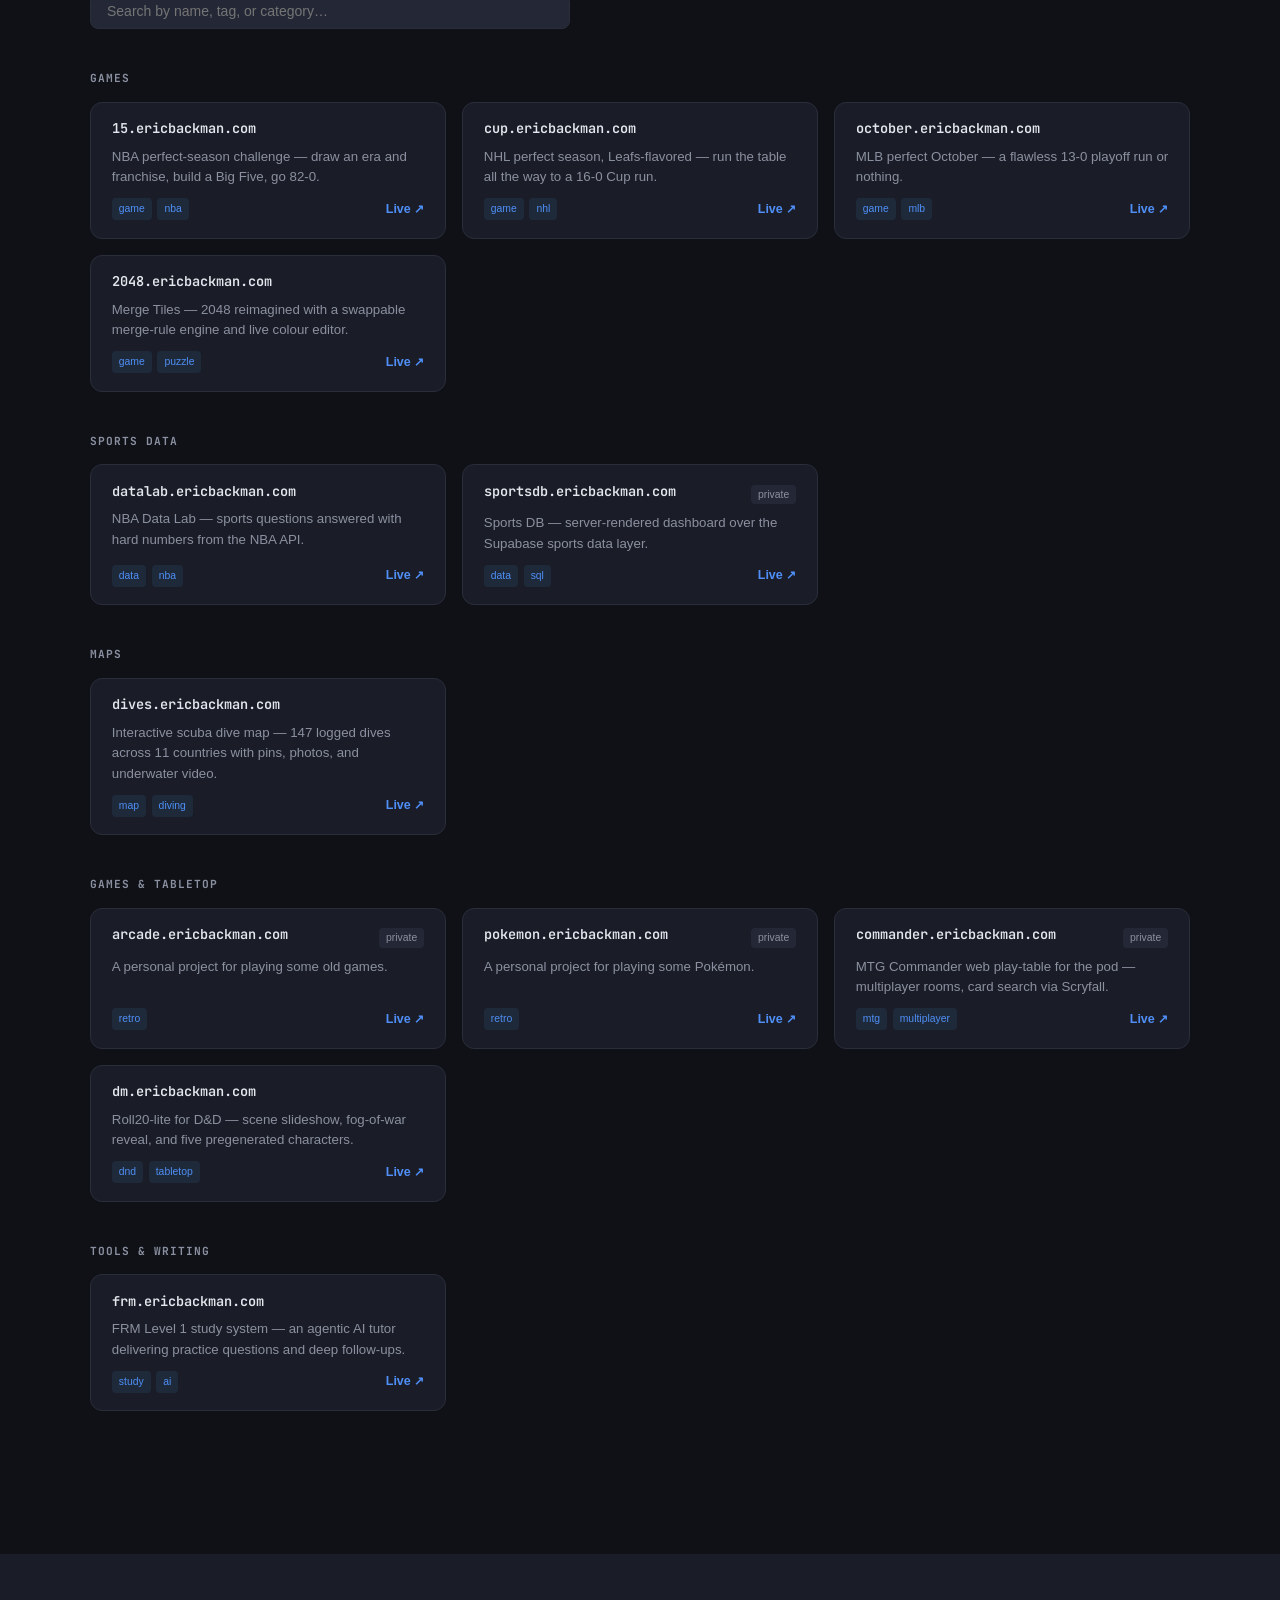
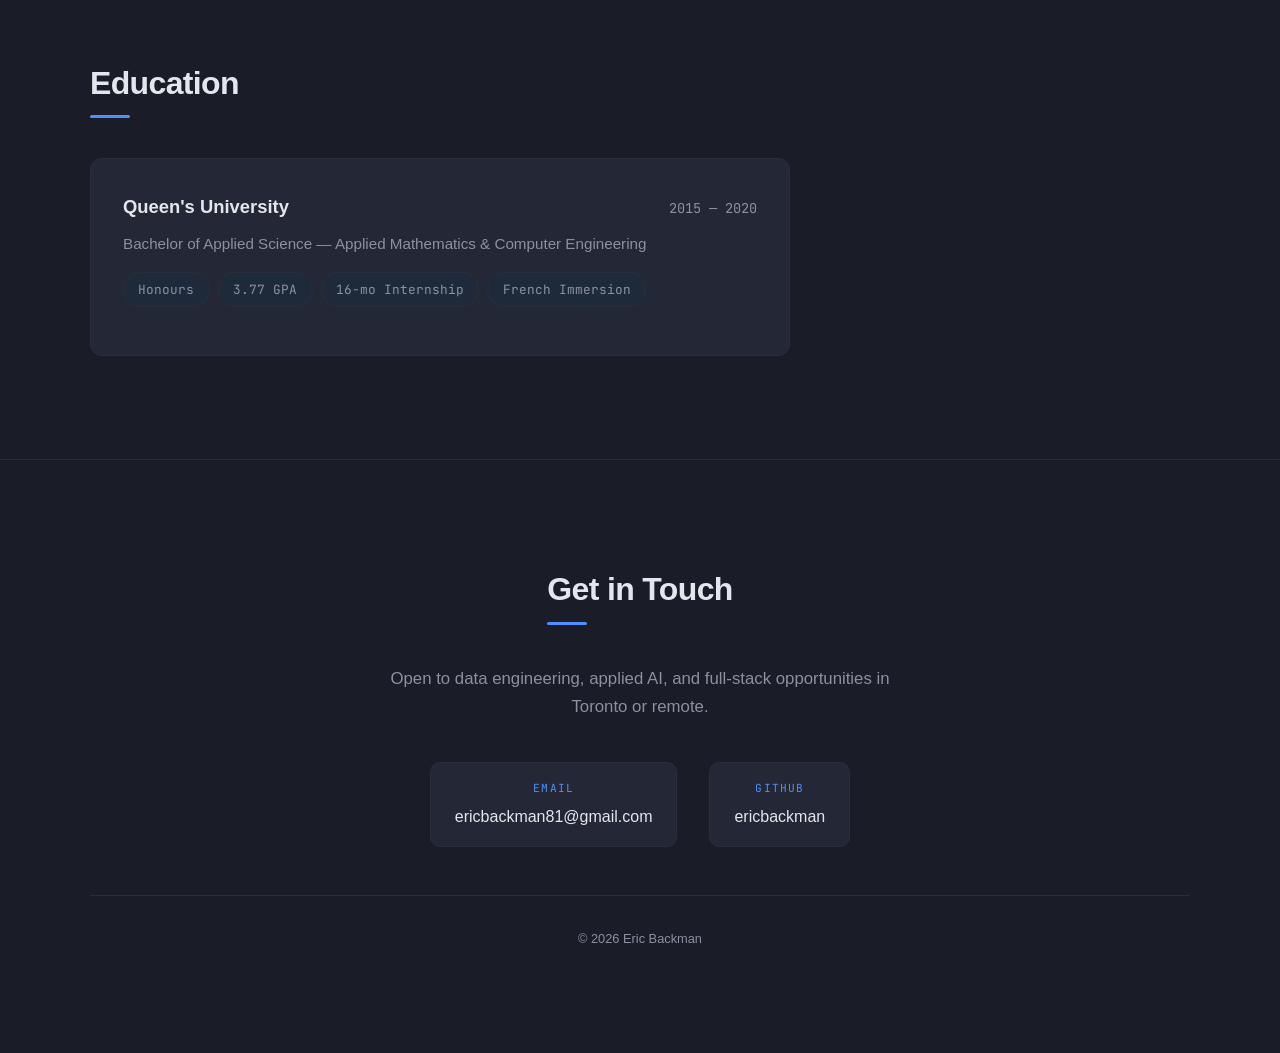
==== commit 45a48be1: "chore: stop advertising how the retro game builds are made The hub described pokemon. as "byte-perfe" ====
--- a/index.html
+++ b/index.html
@@ -314,7 +314,7 @@
       // entry ties that site and its purpose to my name. A gate protects a site's
       // contents, not the fact that it exists. Anything personal, finance-related,
       // or published under a different name belongs in the private link-hub instead.
-      var CATS = ["Games","Sports Data","Maps","Emulation & Tabletop","Tools & Writing"];
+      var CATS = ["Games","Sports Data","Maps","Games & Tabletop","Tools & Writing"];
       var SITES = [
         {cat:"Games", name:"15.ericbackman.com", url:"https://15.ericbackman.com",
          desc:"NBA perfect-season challenge — draw an era and franchise, build a Big Five, go 82-0.", tags:["game","nba"]},
@@ -330,13 +330,13 @@
          desc:"Sports DB — server-rendered dashboard over the Supabase sports data layer.", tags:["data","sql"], gated:true},
         {cat:"Maps", name:"dives.ericbackman.com", url:"https://dives.ericbackman.com",
          desc:"Interactive scuba dive map — 147 logged dives across 11 countries with pins, photos, and underwater video.", tags:["map","diving"]},
-        {cat:"Emulation & Tabletop", name:"arcade.ericbackman.com", url:"https://arcade.ericbackman.com",
-         desc:"Retro arcade hub — Link's Awakening DX and friends, clean-built from source decomps.", tags:["emulation","retro"], gated:true},
-        {cat:"Emulation & Tabletop", name:"pokemon.ericbackman.com", url:"https://pokemon.ericbackman.com",
-         desc:"Pokemon hub — byte-perfect LeafGreen compiled from the pret decomp, playable in-browser.", tags:["emulation","pokemon"], gated:true},
-        {cat:"Emulation & Tabletop", name:"commander.ericbackman.com", url:"https://commander.ericbackman.com",
+        {cat:"Games & Tabletop", name:"arcade.ericbackman.com", url:"https://arcade.ericbackman.com",
+         desc:"A personal project for playing some old games.", tags:["retro"], gated:true},
+        {cat:"Games & Tabletop", name:"pokemon.ericbackman.com", url:"https://pokemon.ericbackman.com",
+         desc:"A personal project for playing some Pokémon.", tags:["retro"], gated:true},
+        {cat:"Games & Tabletop", name:"commander.ericbackman.com", url:"https://commander.ericbackman.com",
          desc:"MTG Commander web play-table for the pod — multiplayer rooms, card search via Scryfall.", tags:["mtg","multiplayer"], gated:true},
-        {cat:"Emulation & Tabletop", name:"dm.ericbackman.com", url:"https://dm.ericbackman.com",
+        {cat:"Games & Tabletop", name:"dm.ericbackman.com", url:"https://dm.ericbackman.com",
          desc:"Roll20-lite for D&D — scene slideshow, fog-of-war reveal, and five pregenerated characters.", tags:["dnd","tabletop"]},
         {cat:"Tools & Writing", name:"frm.ericbackman.com", url:"https://frm.ericbackman.com",
          desc:"FRM Level 1 study system — an agentic AI tutor delivering practice questions and deep follow-ups.", tags:["study","ai"]},
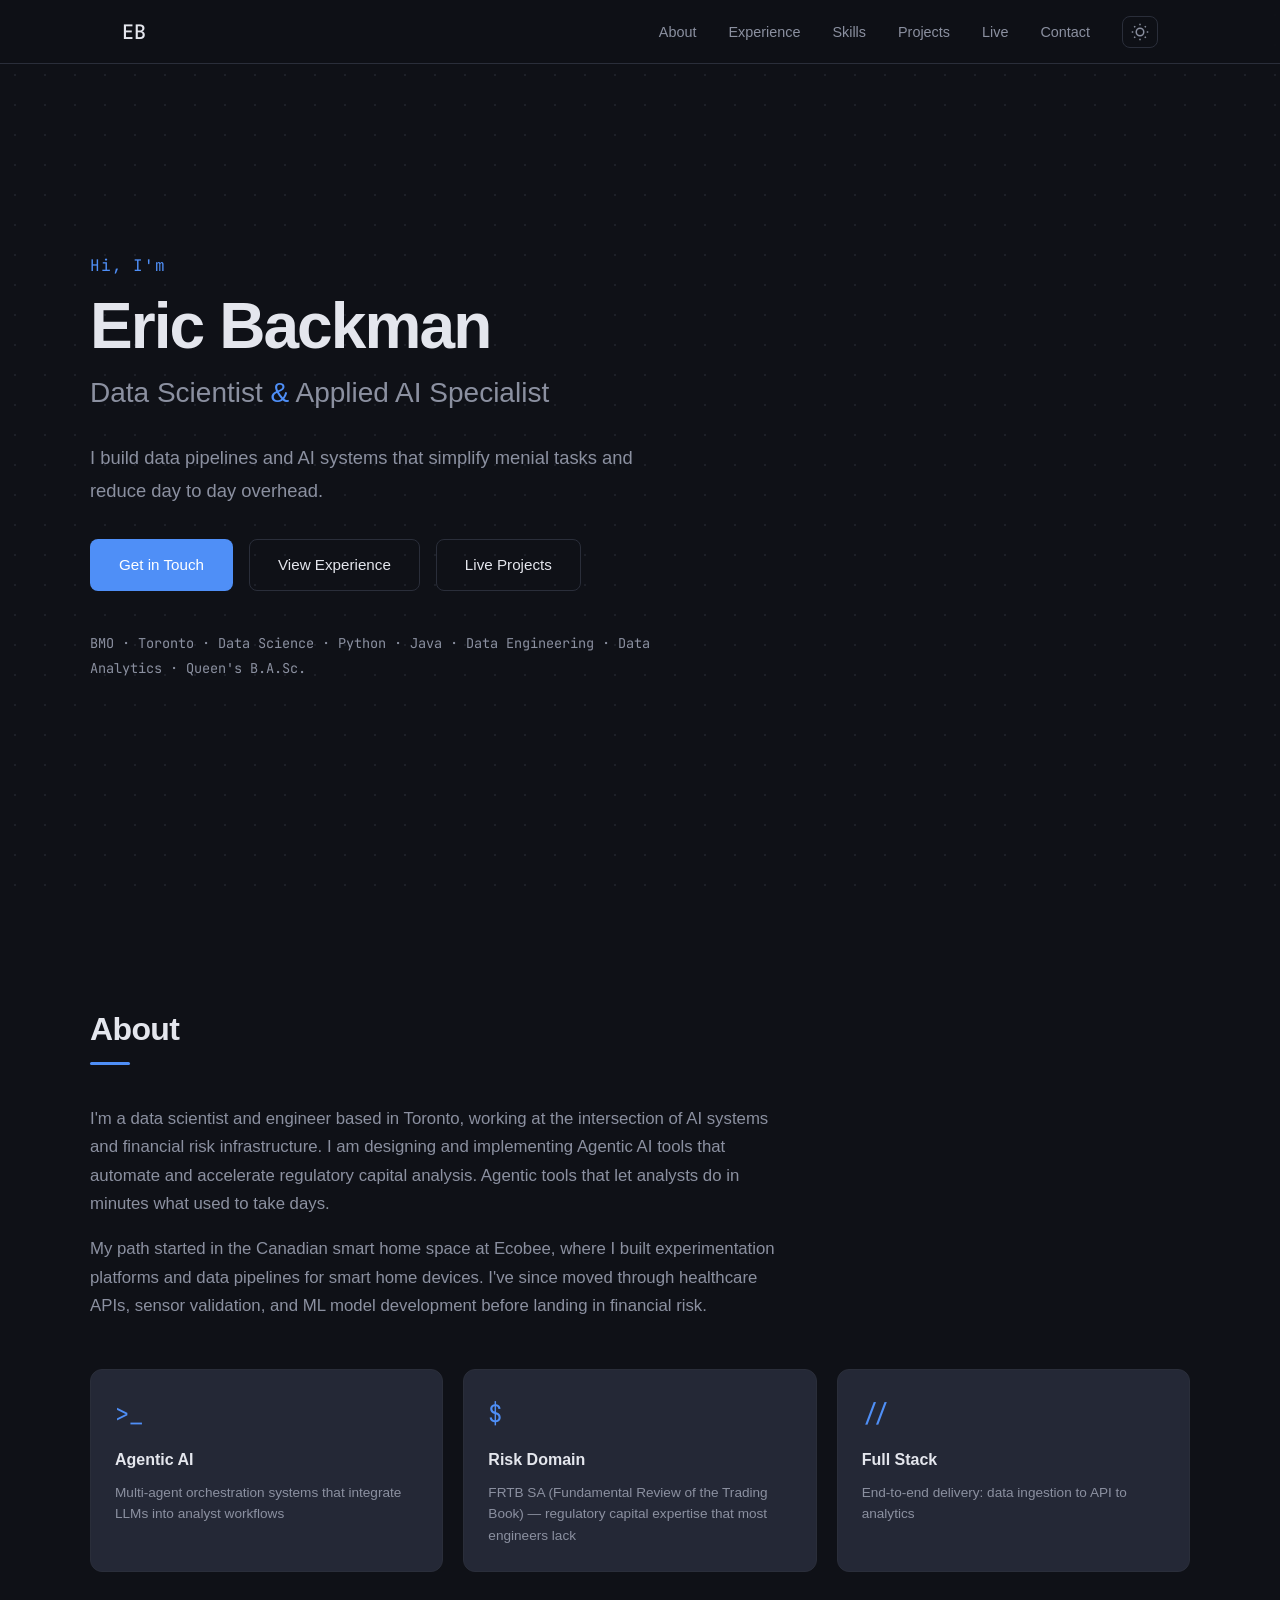
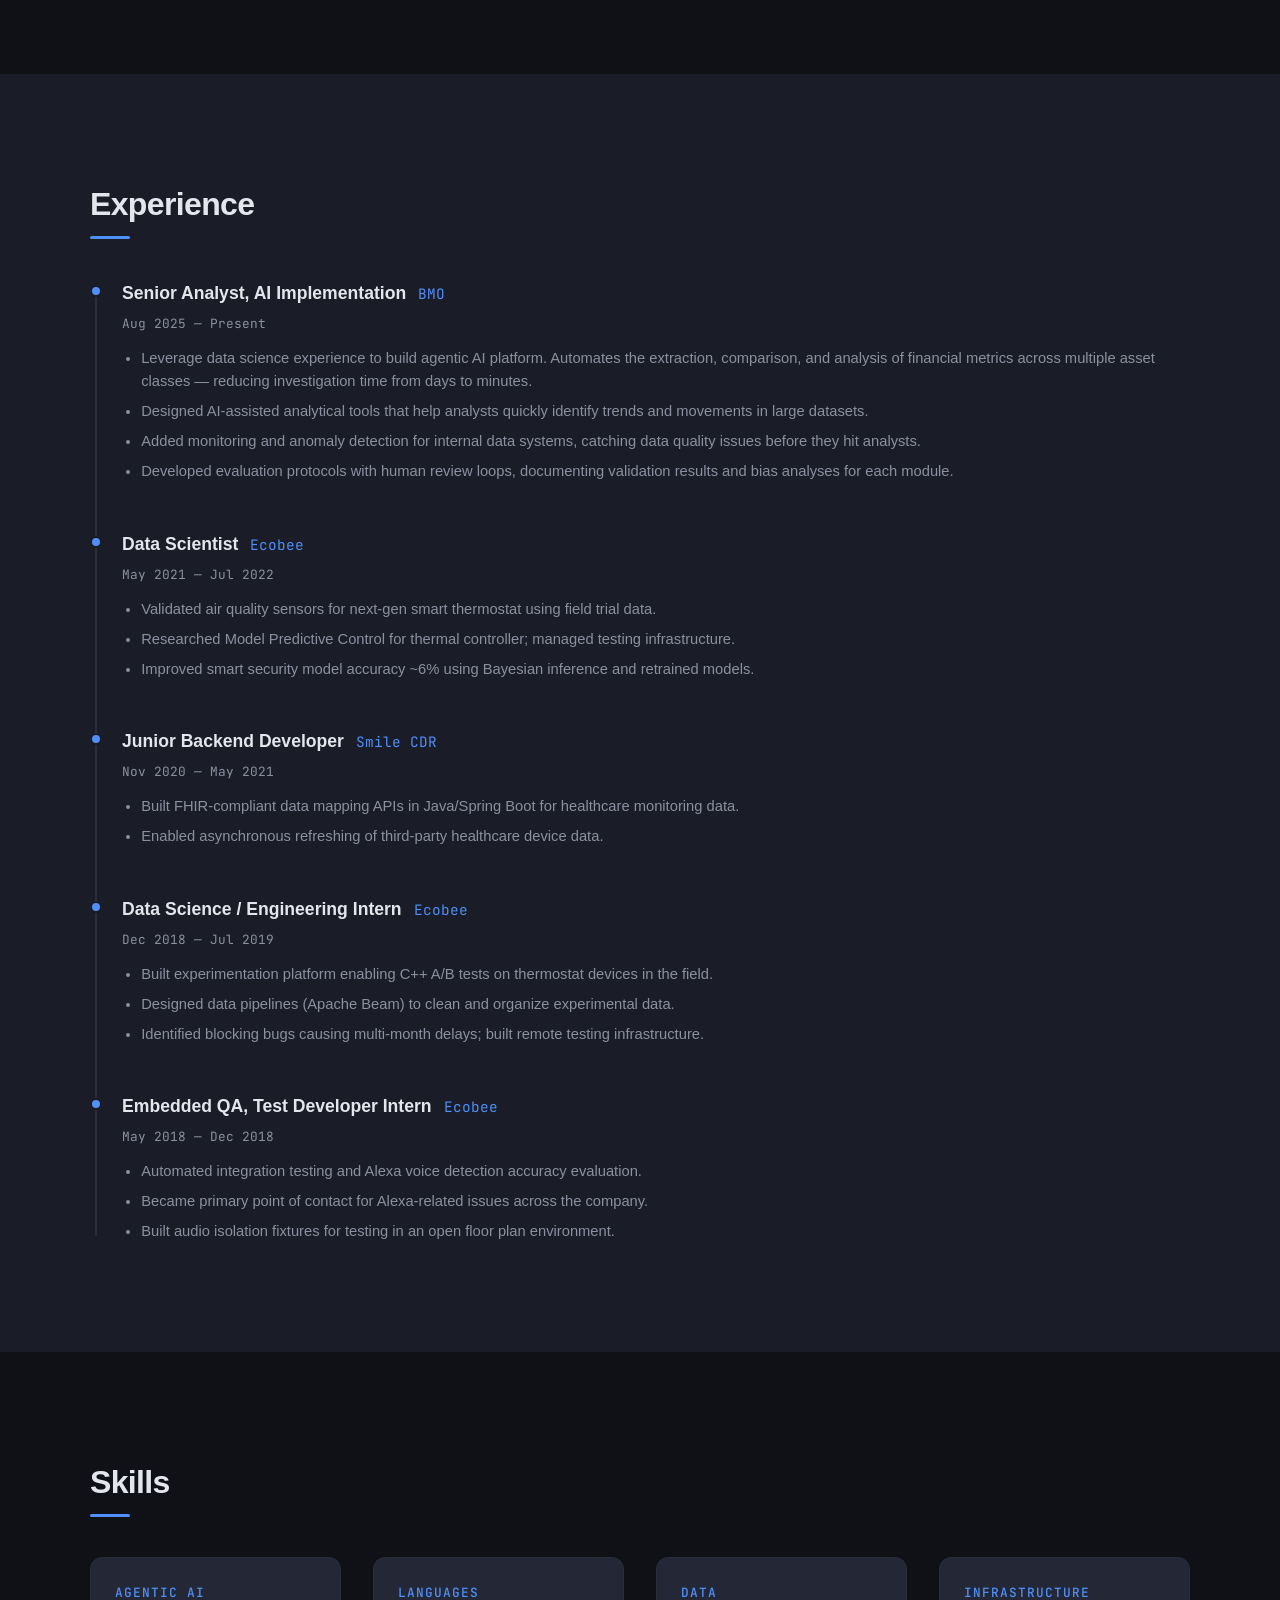
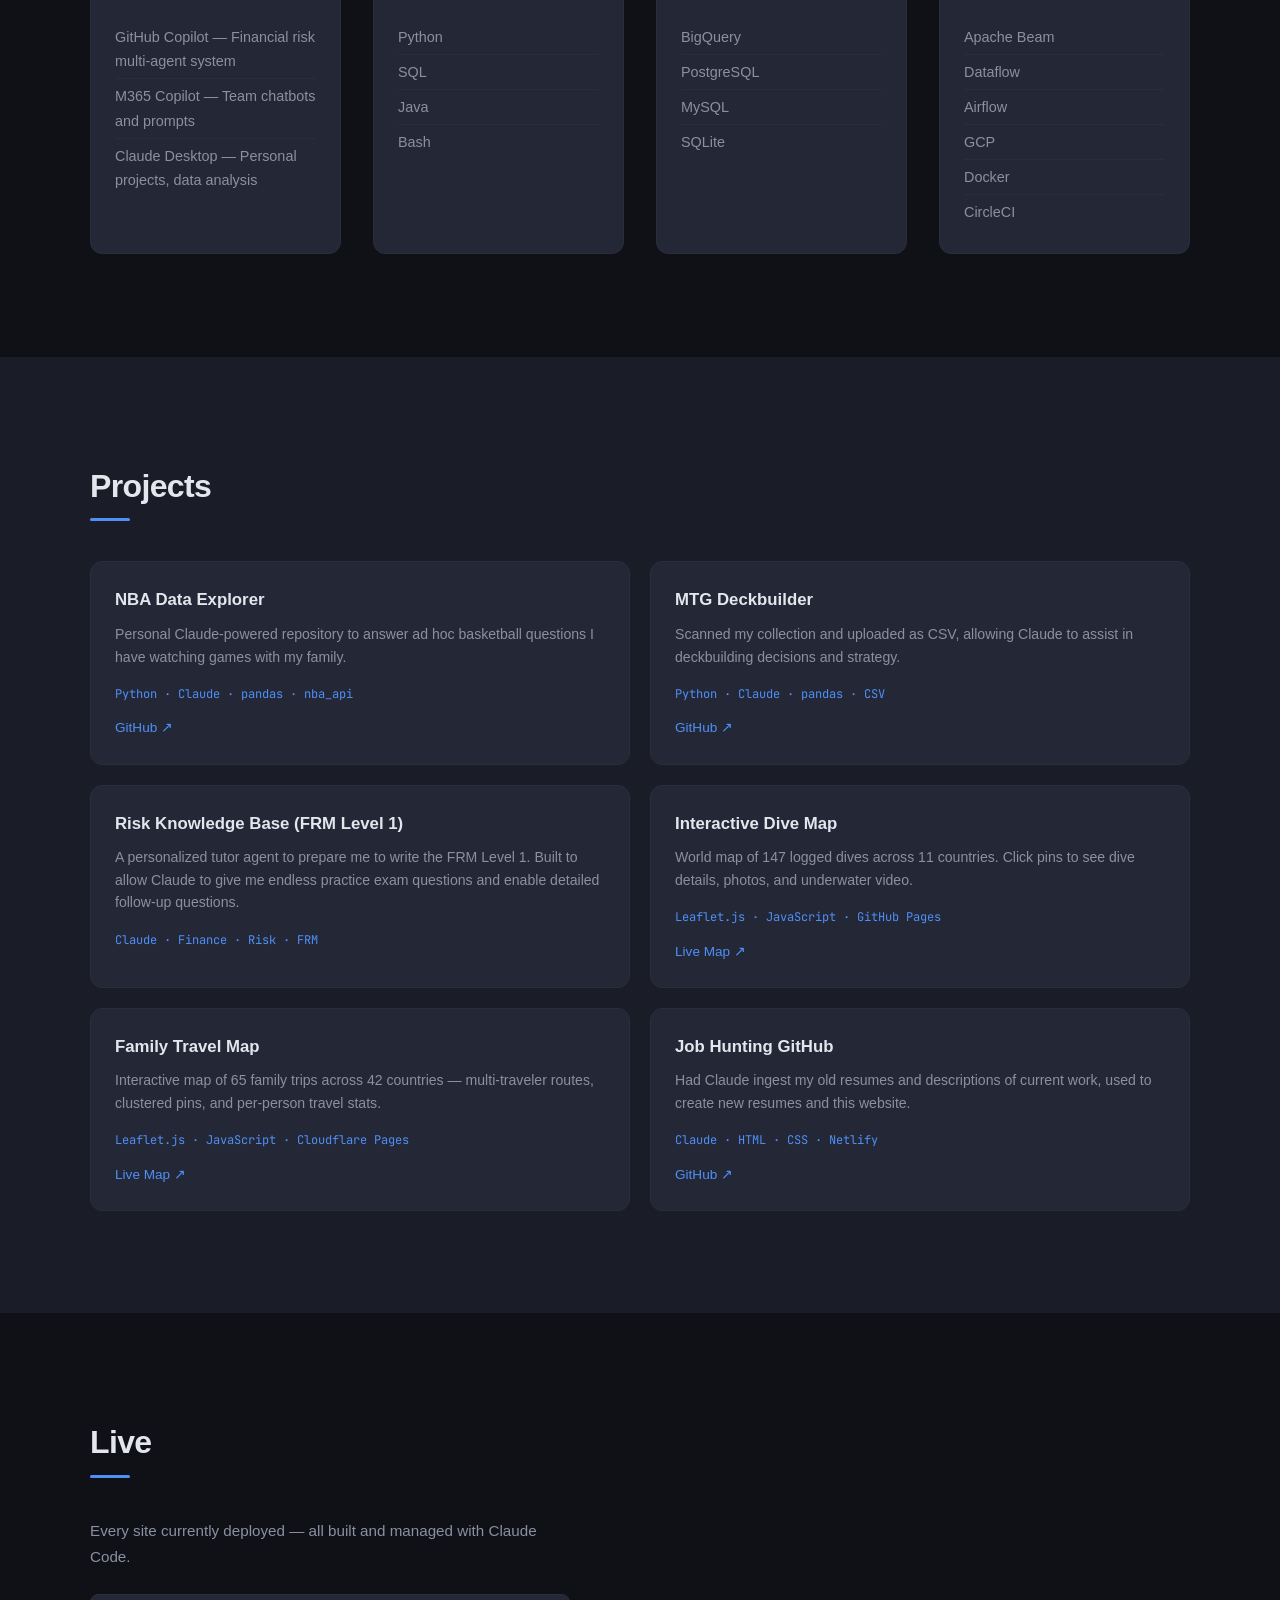
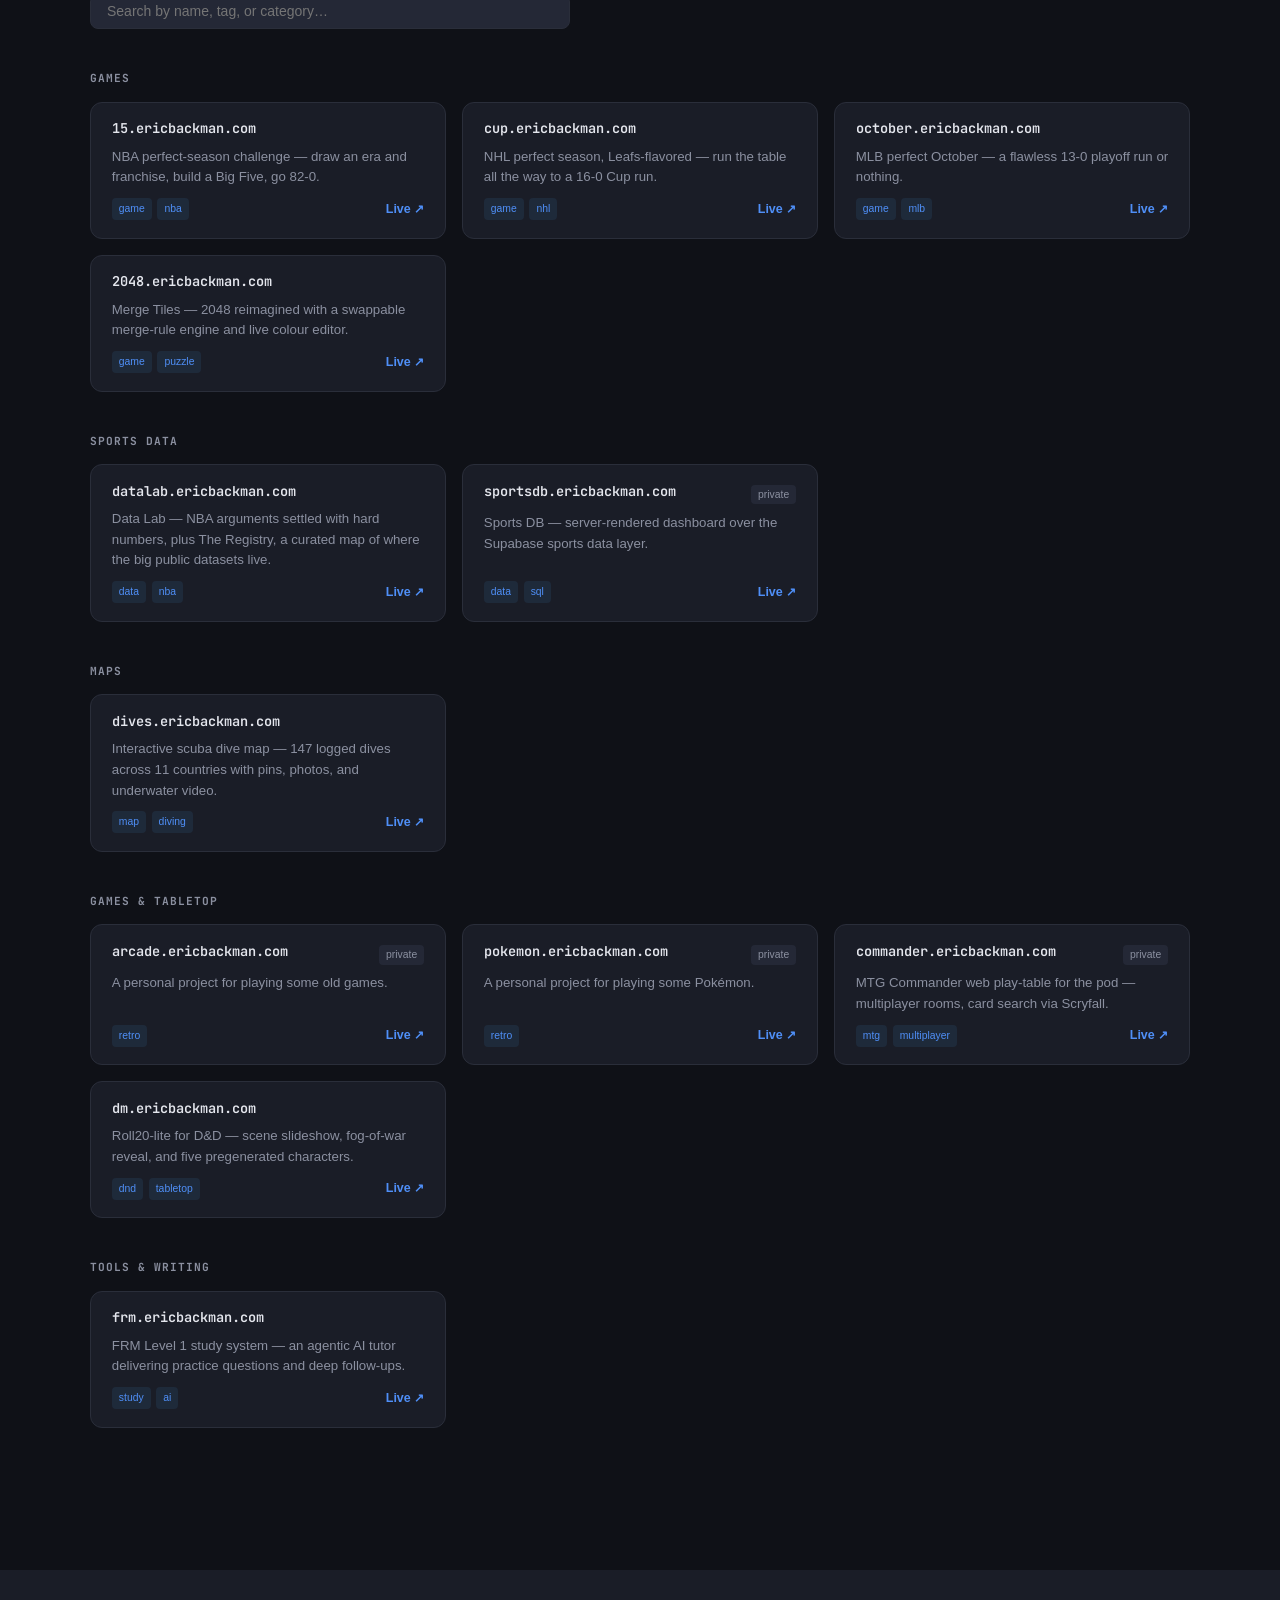
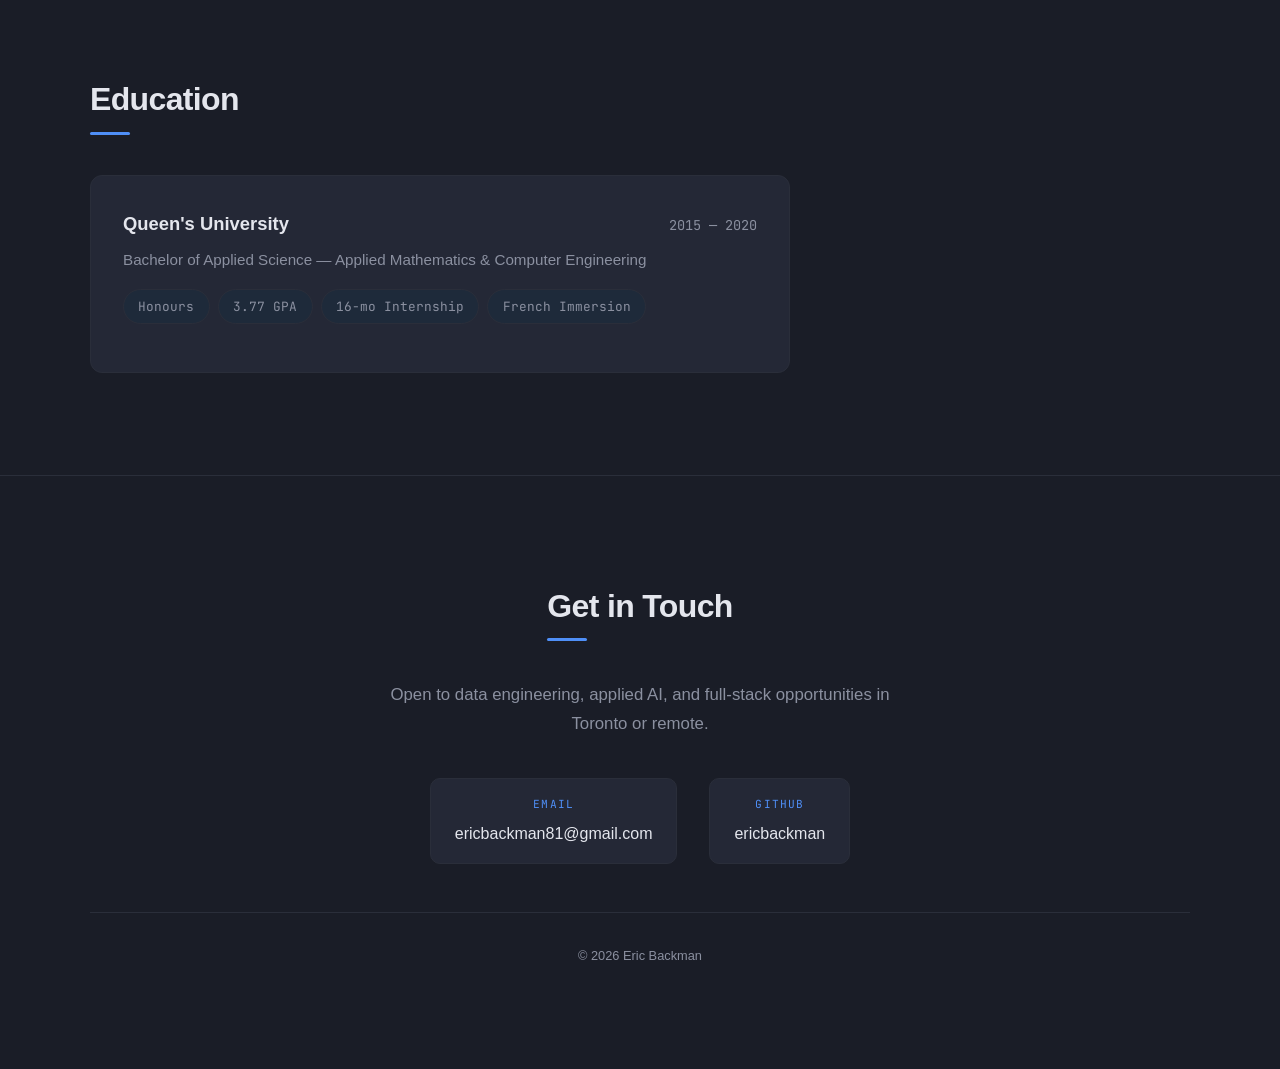
==== commit 7348e644: "chore: refresh the Data Lab entry, which had gone stale in both catalogs The public pages still call" ====
--- a/index.html
+++ b/index.html
@@ -325,7 +325,7 @@
         {cat:"Games", name:"2048.ericbackman.com", url:"https://2048.ericbackman.com",
          desc:"Merge Tiles — 2048 reimagined with a swappable merge-rule engine and live colour editor.", tags:["game","puzzle"]},
         {cat:"Sports Data", name:"datalab.ericbackman.com", url:"https://datalab.ericbackman.com",
-         desc:"NBA Data Lab — sports questions answered with hard numbers from the NBA API.", tags:["data","nba"]},
+         desc:"Data Lab — NBA arguments settled with hard numbers, plus The Registry, a curated map of where the big public datasets live.", tags:["data","nba"]},
         {cat:"Sports Data", name:"sportsdb.ericbackman.com", url:"https://sportsdb.ericbackman.com",
          desc:"Sports DB — server-rendered dashboard over the Supabase sports data layer.", tags:["data","sql"], gated:true},
         {cat:"Maps", name:"dives.ericbackman.com", url:"https://dives.ericbackman.com",
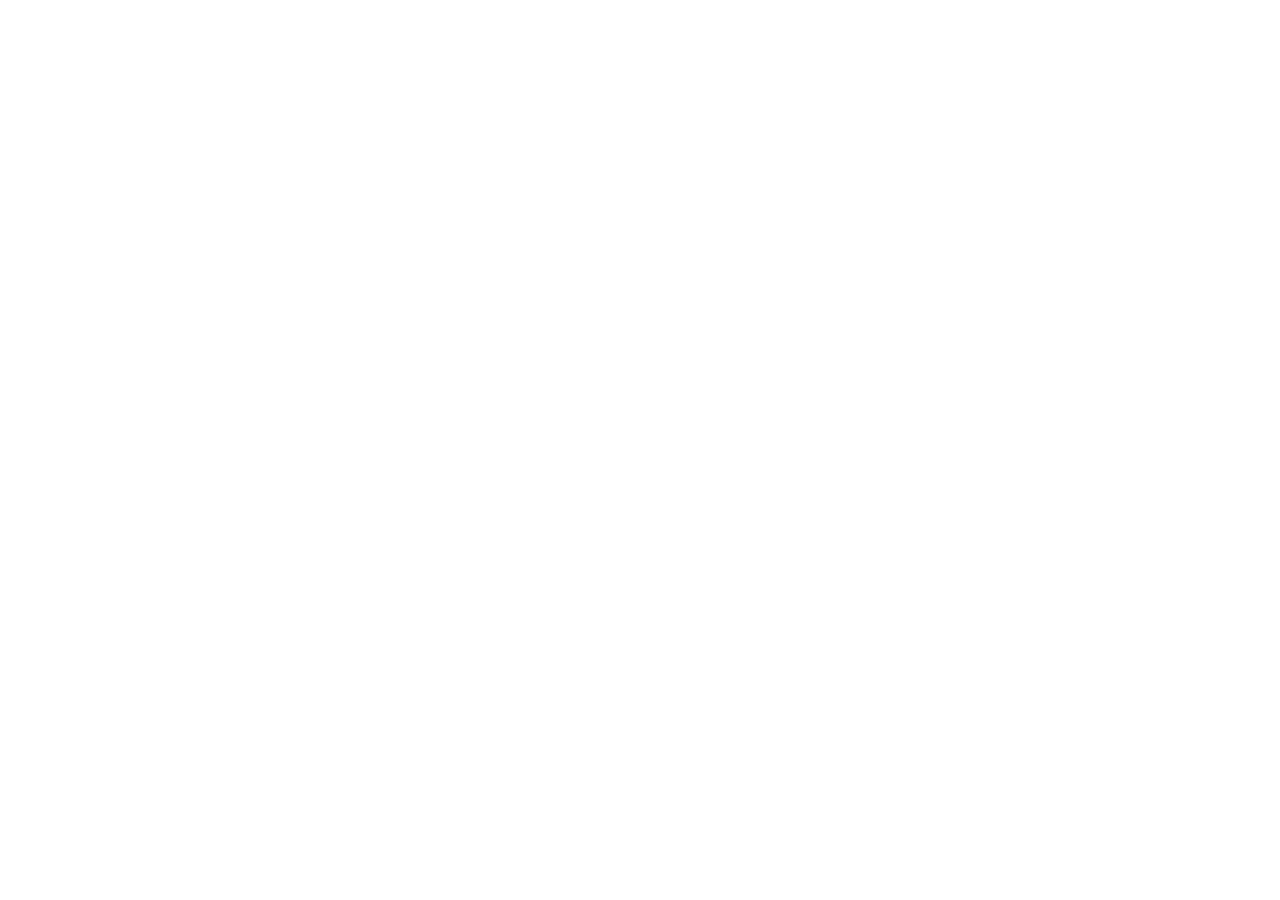
==== commit df0dd05e: "chore: redirect the old portfolio to ericbackman.com It had two links to private repos that 404 and " ====
--- a/index.html
+++ b/index.html
@@ -1,442 +1,13 @@
 <!DOCTYPE html>
-<html lang="en" data-theme="dark">
+<html lang="en">
 <head>
   <meta charset="UTF-8">
-  <meta name="viewport" content="width=device-width, initial-scale=1.0">
-  <title>Eric Backman — Data Engineer & Applied AI</title>
-  <meta name="description" content="Data Engineer and Applied AI Specialist in Toronto. Building data pipelines and AI systems for financial risk analysis.">
-  <meta property="og:title" content="Eric Backman — Data Engineer & Applied AI">
-  <meta property="og:description" content="Data Engineer and Applied AI Specialist in Toronto. Building data pipelines and AI systems for financial risk analysis.">
-  <meta property="og:type" content="website">
-  <link rel="icon" href="assets/favicon.svg">
-  <link rel="preconnect" href="https://fonts.googleapis.com">
-  <link rel="preconnect" href="https://fonts.gstatic.com" crossorigin>
-  <link href="https://fonts.googleapis.com/css2?family=JetBrains+Mono:wght@400;500&display=swap" rel="stylesheet">
-  <link rel="stylesheet" href="css/style.css">
+  <title>Eric Backman</title>
+  <meta name="robots" content="noindex">
+  <link rel="canonical" href="https://ericbackman.com/">
+  <meta http-equiv="refresh" content="0; url=https://ericbackman.com/">
 </head>
 <body>
-
-  <!-- Navigation -->
-  <nav class="nav" id="nav">
-    <div class="nav__container">
-      <a href="#hero" class="nav__logo">EB</a>
-      <button class="nav__toggle" id="nav-toggle" aria-label="Toggle navigation" aria-expanded="false">
-        <span></span><span></span><span></span>
-      </button>
-      <ul class="nav__links" id="nav-links">
-        <li><a href="#about">About</a></li>
-        <li><a href="#experience">Experience</a></li>
-        <li><a href="#skills">Skills</a></li>
-        <li><a href="#projects">Projects</a></li>
-        <li><a href="#live">Live</a></li>
-        <li><a href="#contact">Contact</a></li>
-        <li>
-          <button class="theme-toggle" id="theme-toggle" aria-label="Toggle theme">
-            <svg class="icon-sun" width="18" height="18" viewBox="0 0 24 24" fill="none" stroke="currentColor" stroke-width="2"><circle cx="12" cy="12" r="5"/><path d="M12 1v2M12 21v2M4.22 4.22l1.42 1.42M18.36 18.36l1.42 1.42M1 12h2M21 12h2M4.22 19.78l1.42-1.42M18.36 5.64l1.42-1.42"/></svg>
-            <svg class="icon-moon" width="18" height="18" viewBox="0 0 24 24" fill="none" stroke="currentColor" stroke-width="2"><path d="M21 12.79A9 9 0 1 1 11.21 3 7 7 0 0 0 21 12.79z"/></svg>
-          </button>
-        </li>
-      </ul>
-    </div>
-  </nav>
-
-  <!-- Hero -->
-  <header class="hero" id="hero">
-    <div class="hero__grid-bg"></div>
-    <div class="hero__content">
-      <p class="hero__greeting mono">Hi, I'm</p>
-      <h1 class="hero__name">Eric Backman</h1>
-      <h2 class="hero__title">Data Scientist <span class="accent">&</span> Applied AI Specialist</h2>
-      <p class="hero__tagline">I build data pipelines and AI systems that simplify menial tasks and reduce day to day overhead.</p>
-      <div class="hero__ctas">
-        <a href="#contact" class="btn btn--primary">Get in Touch</a>
-        <a href="#experience" class="btn btn--secondary">View Experience</a>
-        <a href="#live" class="btn btn--secondary">Live Projects</a>
-      </div>
-      <p class="hero__keywords mono">BMO · Toronto · Data Science · Python · Java · Data Engineering · Data Analytics · Queen's B.A.Sc.</p>
-    </div>
-  </header>
-
-  <main>
-
-    <!-- About -->
-    <section class="about section" id="about">
-      <div class="section__container">
-        <h2 class="section__title">About</h2>
-        <div class="about__content">
-          <div class="about__text">
-            <p>I'm a data scientist and engineer based in Toronto, working at the intersection of AI systems and financial risk infrastructure. I am designing and implementing Agentic AI tools that automate and accelerate regulatory capital analysis. Agentic tools that let analysts do in minutes what used to take days.</p>
-            <p>My path started in the Canadian smart home space at Ecobee, where I built experimentation platforms and data pipelines for smart home devices. I've since moved through healthcare APIs, sensor validation, and ML model development before landing in financial risk.</p>
-          </div>
-          <div class="about__cards">
-            <div class="about__card fade-in">
-              <div class="about__card-icon mono">&gt;_</div>
-              <h3>Agentic AI</h3>
-              <p>Multi-agent orchestration systems that integrate LLMs into analyst workflows</p>
-            </div>
-            <div class="about__card fade-in">
-              <div class="about__card-icon mono">$</div>
-              <h3>Risk Domain</h3>
-              <p>FRTB SA (Fundamental Review of the Trading Book) — regulatory capital expertise that most engineers lack</p>
-            </div>
-            <div class="about__card fade-in">
-              <div class="about__card-icon mono">//</div>
-              <h3>Full Stack</h3>
-              <p>End-to-end delivery: data ingestion to API to analytics</p>
-            </div>
-          </div>
-        </div>
-      </div>
-    </section>
-
-    <!-- Experience -->
-    <section class="experience section" id="experience">
-      <div class="section__container">
-        <h2 class="section__title">Experience</h2>
-        <div class="timeline">
-
-          <div class="timeline__item fade-in">
-            <div class="timeline__dot"></div>
-            <div class="timeline__content">
-              <div class="timeline__header">
-                <h3>Senior Analyst, AI Implementation</h3>
-                <span class="timeline__company mono">BMO</span>
-              </div>
-              <span class="timeline__date mono">Aug 2025 — Present</span>
-              <ul class="timeline__details">
-                <li>Leverage data science experience to build agentic AI platform. Automates the extraction, comparison, and analysis of financial metrics across multiple asset classes — reducing investigation time from days to minutes.</li>
-                <li>Designed AI-assisted analytical tools that help analysts quickly identify trends and movements in large datasets.</li>
-                <li>Added monitoring and anomaly detection for internal data systems, catching data quality issues before they hit analysts.</li>
-                <li>Developed evaluation protocols with human review loops, documenting validation results and bias analyses for each module.</li>
-              </ul>
-            </div>
-          </div>
-
-          <div class="timeline__item fade-in">
-            <div class="timeline__dot"></div>
-            <div class="timeline__content">
-              <div class="timeline__header">
-                <h3>Data Scientist</h3>
-                <span class="timeline__company mono">Ecobee</span>
-              </div>
-              <span class="timeline__date mono">May 2021 — Jul 2022</span>
-              <ul class="timeline__details">
-                <li>Validated air quality sensors for next-gen smart thermostat using field trial data.</li>
-                <li>Researched Model Predictive Control for thermal controller; managed testing infrastructure.</li>
-                <li>Improved smart security model accuracy ~6% using Bayesian inference and retrained models.</li>
-              </ul>
-            </div>
-          </div>
-
-          <div class="timeline__item fade-in">
-            <div class="timeline__dot"></div>
-            <div class="timeline__content">
-              <div class="timeline__header">
-                <h3>Junior Backend Developer</h3>
-                <span class="timeline__company mono">Smile CDR</span>
-              </div>
-              <span class="timeline__date mono">Nov 2020 — May 2021</span>
-              <ul class="timeline__details">
-                <li>Built FHIR-compliant data mapping APIs in Java/Spring Boot for healthcare monitoring data.</li>
-                <li>Enabled asynchronous refreshing of third-party healthcare device data.</li>
-              </ul>
-            </div>
-          </div>
-
-          <div class="timeline__item fade-in">
-            <div class="timeline__dot"></div>
-            <div class="timeline__content">
-              <div class="timeline__header">
-                <h3>Data Science / Engineering Intern</h3>
-                <span class="timeline__company mono">Ecobee</span>
-              </div>
-              <span class="timeline__date mono">Dec 2018 — Jul 2019</span>
-              <ul class="timeline__details">
-                <li>Built experimentation platform enabling C++ A/B tests on thermostat devices in the field.</li>
-                <li>Designed data pipelines (Apache Beam) to clean and organize experimental data.</li>
-                <li>Identified blocking bugs causing multi-month delays; built remote testing infrastructure.</li>
-              </ul>
-            </div>
-          </div>
-
-          <div class="timeline__item fade-in">
-            <div class="timeline__dot"></div>
-            <div class="timeline__content">
-              <div class="timeline__header">
-                <h3>Embedded QA, Test Developer Intern</h3>
-                <span class="timeline__company mono">Ecobee</span>
-              </div>
-              <span class="timeline__date mono">May 2018 — Dec 2018</span>
-              <ul class="timeline__details">
-                <li>Automated integration testing and Alexa voice detection accuracy evaluation.</li>
-                <li>Became primary point of contact for Alexa-related issues across the company.</li>
-                <li>Built audio isolation fixtures for testing in an open floor plan environment.</li>
-              </ul>
-            </div>
-          </div>
-
-        </div>
-      </div>
-    </section>
-
-    <!-- Skills -->
-    <section class="skills section" id="skills">
-      <div class="section__container">
-        <h2 class="section__title">Skills</h2>
-        <div class="skills__grid">
-          <div class="skills__group fade-in">
-            <h3 class="skills__group-title mono">Agentic AI</h3>
-            <ul>
-              <li>GitHub Copilot — Financial risk multi-agent system</li>
-              <li>M365 Copilot — Team chatbots and prompts</li>
-              <li>Claude Desktop — Personal projects, data analysis</li>
-            </ul>
-          </div>
-          <div class="skills__group fade-in">
-            <h3 class="skills__group-title mono">Languages</h3>
-            <ul>
-              <li>Python</li>
-              <li>SQL</li>
-              <li>Java</li>
-              <li>Bash</li>
-            </ul>
-          </div>
-          <div class="skills__group fade-in">
-            <h3 class="skills__group-title mono">Data</h3>
-            <ul>
-              <li>BigQuery</li>
-              <li>PostgreSQL</li>
-              <li>MySQL</li>
-              <li>SQLite</li>
-            </ul>
-          </div>
-          <div class="skills__group fade-in">
-            <h3 class="skills__group-title mono">Infrastructure</h3>
-            <ul>
-              <li>Apache Beam</li>
-              <li>Dataflow</li>
-              <li>Airflow</li>
-              <li>GCP</li>
-              <li>Docker</li>
-              <li>CircleCI</li>
-            </ul>
-          </div>
-        </div>
-      </div>
-    </section>
-
-    <!-- Projects -->
-    <section class="projects section" id="projects">
-      <div class="section__container">
-        <h2 class="section__title">Projects</h2>
-        <div class="projects__grid">
-
-          <div class="project-card fade-in">
-            <h3 class="project-card__title">NBA Data Explorer</h3>
-            <p class="project-card__desc">Personal Claude-powered repository to answer ad hoc basketball questions I have watching games with my family.</p>
-            <span class="project-card__tech mono">Python &middot; Claude &middot; pandas &middot; nba_api</span>
-            <a href="https://github.com/ericbackman/data_explorer" class="project-card__link" target="_blank" rel="noopener">GitHub &nearr;</a>
-          </div>
-
-          <div class="project-card fade-in">
-            <h3 class="project-card__title">MTG Deckbuilder</h3>
-            <p class="project-card__desc">Scanned my collection and uploaded as CSV, allowing Claude to assist in deckbuilding decisions and strategy.</p>
-            <span class="project-card__tech mono">Python &middot; Claude &middot; pandas &middot; CSV</span>
-            <a href="https://github.com/ericbackman/MTG-Deckbuilding" class="project-card__link" target="_blank" rel="noopener">GitHub &nearr;</a>
-          </div>
-
-          <div class="project-card fade-in">
-            <h3 class="project-card__title">Risk Knowledge Base (FRM Level 1)</h3>
-            <p class="project-card__desc">A personalized tutor agent to prepare me to write the FRM Level 1. Built to allow Claude to give me endless practice exam questions and enable detailed follow-up questions.</p>
-            <span class="project-card__tech mono">Claude &middot; Finance &middot; Risk &middot; FRM</span>
-          </div>
-
-          <div class="project-card fade-in">
-            <h3 class="project-card__title">Interactive Dive Map</h3>
-            <p class="project-card__desc">World map of 147 logged dives across 11 countries. Click pins to see dive details, photos, and underwater video.</p>
-            <span class="project-card__tech mono">Leaflet.js &middot; JavaScript &middot; GitHub Pages</span>
-            <a href="https://dives.ericbackman.com" class="project-card__link" target="_blank" rel="noopener">Live Map &nearr;</a>
-          </div>
-
-          <div class="project-card fade-in">
-            <h3 class="project-card__title">Family Travel Map</h3>
-            <p class="project-card__desc">Interactive map of 65 family trips across 42 countries &mdash; multi-traveler routes, clustered pins, and per-person travel stats.</p>
-            <span class="project-card__tech mono">Leaflet.js &middot; JavaScript &middot; Cloudflare Pages</span>
-            <a href="https://travels.ericbackman.com" class="project-card__link" target="_blank" rel="noopener">Live Map &nearr;</a>
-          </div>
-
-          <div class="project-card fade-in">
-            <h3 class="project-card__title">Job Hunting GitHub</h3>
-            <p class="project-card__desc">Had Claude ingest my old resumes and descriptions of current work, used to create new resumes and this website.</p>
-            <span class="project-card__tech mono">Claude &middot; HTML &middot; CSS &middot; Netlify</span>
-            <a href="https://github.com/ericbackman/job-hunt" class="project-card__link" target="_blank" rel="noopener">GitHub &nearr;</a>
-          </div>
-
-        </div>
-      </div>
-    </section>
-
-    <!-- Live Projects -->
-    <section class="section" id="live">
-      <div class="section__container">
-        <h2 class="section__title">Live</h2>
-        <p style="color:var(--text-secondary);margin-bottom:1.5rem;max-width:56ch;font-size:.95rem">Every site currently deployed — all built and managed with Claude Code.</p>
-        <input id="live-q" type="search" placeholder="Search by name, tag, or category…"
-               style="width:100%;max-width:480px;display:block;padding:.55rem 1rem;background:var(--bg-elevated);border:1px solid var(--border);border-radius:8px;color:var(--text-primary);font-size:.875rem;outline:none;margin-bottom:2.5rem;transition:border-color .2s"
-               onfocus="this.style.borderColor='var(--accent)'"
-               onblur="this.style.borderColor='var(--border)'"
-               oninput="renderLive(this.value)">
-        <div id="live-out"></div>
-      </div>
-    </section>
-
-    <style>
-      .live-cat { margin-bottom: 2.5rem; }
-      .live-cat__label { font-size:.7rem;font-weight:700;letter-spacing:.09em;text-transform:uppercase;color:var(--text-secondary);margin-bottom:.85rem;font-family:'JetBrains Mono',monospace; }
-      .live-grid { display:grid;grid-template-columns:repeat(auto-fill,minmax(270px,1fr));gap:1rem; }
-      .live-card { background:var(--bg-secondary);border:1px solid var(--border);border-radius:12px;padding:1.1rem 1.3rem;display:flex;flex-direction:column;gap:.55rem;transition:border-color .2s,box-shadow .2s; }
-      .live-card:hover { border-color:var(--accent);box-shadow:0 0 0 3px var(--accent-glow); }
-      .live-card__head { display:flex;justify-content:space-between;align-items:flex-start;gap:.5rem; }
-      .live-card__name { font-weight:600;font-size:.85rem;color:var(--text-primary);font-family:'JetBrains Mono',monospace;line-height:1.3; }
-      .live-card__badge { font-size:.65rem;background:var(--bg-elevated);color:var(--text-secondary);padding:1px 7px;border-radius:4px;white-space:nowrap;flex-shrink:0;margin-top:2px; }
-      .live-card__desc { font-size:.83rem;color:var(--text-secondary);line-height:1.55;flex:1; }
-      .live-card__foot { display:flex;justify-content:space-between;align-items:center;gap:.5rem;margin-top:.1rem; }
-      .live-card__tags { display:flex;gap:.35rem;flex-wrap:wrap; }
-      .live-card__tag { font-size:.65rem;background:var(--tag-bg);color:var(--accent);padding:2px 7px;border-radius:4px;font-weight:500; }
-      .live-card__link { font-size:.78rem;color:var(--accent);text-decoration:none;font-weight:600;white-space:nowrap;flex-shrink:0; }
-      .live-card__link:hover { color:var(--accent-hover); }
-      .live-empty { color:var(--text-secondary);padding:3rem 0;font-size:.9rem; }
-    </style>
-
-    <script>
-    (function(){
-      // Listing a site here is a PUBLIC disclosure: this page is indexed, and an
-      // entry ties that site and its purpose to my name. A gate protects a site's
-      // contents, not the fact that it exists. Anything personal, finance-related,
-      // or published under a different name belongs in the private link-hub instead.
-      var CATS = ["Games","Sports Data","Maps","Games & Tabletop","Tools & Writing"];
-      var SITES = [
-        {cat:"Games", name:"15.ericbackman.com", url:"https://15.ericbackman.com",
-         desc:"NBA perfect-season challenge — draw an era and franchise, build a Big Five, go 82-0.", tags:["game","nba"]},
-        {cat:"Games", name:"cup.ericbackman.com", url:"https://cup.ericbackman.com",
-         desc:"NHL perfect season, Leafs-flavored — run the table all the way to a 16-0 Cup run.", tags:["game","nhl"]},
-        {cat:"Games", name:"october.ericbackman.com", url:"https://october.ericbackman.com",
-         desc:"MLB perfect October — a flawless 13-0 playoff run or nothing.", tags:["game","mlb"]},
-        {cat:"Games", name:"2048.ericbackman.com", url:"https://2048.ericbackman.com",
-         desc:"Merge Tiles — 2048 reimagined with a swappable merge-rule engine and live colour editor.", tags:["game","puzzle"]},
-        {cat:"Sports Data", name:"datalab.ericbackman.com", url:"https://datalab.ericbackman.com",
-         desc:"Data Lab — NBA arguments settled with hard numbers, plus The Registry, a curated map of where the big public datasets live.", tags:["data","nba"]},
-        {cat:"Sports Data", name:"sportsdb.ericbackman.com", url:"https://sportsdb.ericbackman.com",
-         desc:"Sports DB — server-rendered dashboard over the Supabase sports data layer.", tags:["data","sql"], gated:true},
-        {cat:"Maps", name:"dives.ericbackman.com", url:"https://dives.ericbackman.com",
-         desc:"Interactive scuba dive map — 147 logged dives across 11 countries with pins, photos, and underwater video.", tags:["map","diving"]},
-        {cat:"Games & Tabletop", name:"arcade.ericbackman.com", url:"https://arcade.ericbackman.com",
-         desc:"A personal project for playing some old games.", tags:["retro"], gated:true},
-        {cat:"Games & Tabletop", name:"pokemon.ericbackman.com", url:"https://pokemon.ericbackman.com",
-         desc:"A personal project for playing some Pokémon.", tags:["retro"], gated:true},
-        {cat:"Games & Tabletop", name:"commander.ericbackman.com", url:"https://commander.ericbackman.com",
-         desc:"MTG Commander web play-table for the pod — multiplayer rooms, card search via Scryfall.", tags:["mtg","multiplayer"], gated:true},
-        {cat:"Games & Tabletop", name:"dm.ericbackman.com", url:"https://dm.ericbackman.com",
-         desc:"Roll20-lite for D&D — scene slideshow, fog-of-war reveal, and five pregenerated characters.", tags:["dnd","tabletop"]},
-        {cat:"Tools & Writing", name:"frm.ericbackman.com", url:"https://frm.ericbackman.com",
-         desc:"FRM Level 1 study system — an agentic AI tutor delivering practice questions and deep follow-ups.", tags:["study","ai"]},
-      ];
-
-      function el(tag, cls){ var e=document.createElement(tag); if(cls) e.className=cls; return e; }
-
-      function buildCard(s){
-        var card = el('div','live-card');
-        var head = el('div','live-card__head');
-        var name = el('span','live-card__name'); name.textContent = s.name;
-        head.appendChild(name);
-        if(s.gated){ var badge=el('span','live-card__badge'); badge.textContent='private'; head.appendChild(badge); }
-        card.appendChild(head);
-        var desc = el('p','live-card__desc'); desc.textContent = s.desc;
-        card.appendChild(desc);
-        var foot = el('div','live-card__foot');
-        var tags = el('div','live-card__tags');
-        s.tags.forEach(function(t){ var tag=el('span','live-card__tag'); tag.textContent=t; tags.appendChild(tag); });
-        foot.appendChild(tags);
-        var link = el('a','live-card__link');
-        link.href = s.url; link.target='_blank'; link.rel='noopener'; link.textContent='Live ↗';
-        foot.appendChild(link);
-        card.appendChild(foot);
-        return card;
-      }
-
-      window.renderLive = function(q){
-        q = (q||'').toLowerCase().trim();
-        var out = document.getElementById('live-out');
-        while(out.firstChild) out.removeChild(out.firstChild);
-        var filtered = SITES.filter(function(s){
-          return !q || (s.name+' '+s.desc+' '+s.cat+' '+s.tags.join(' ')).toLowerCase().indexOf(q) !== -1;
-        });
-        if(!filtered.length){
-          var msg = el('p','live-empty'); msg.textContent = 'No projects match that search.'; out.appendChild(msg); return;
-        }
-        var byCat = {};
-        filtered.forEach(function(s){ (byCat[s.cat]=byCat[s.cat]||[]).push(s); });
-        CATS.filter(function(c){ return byCat[c]; }).forEach(function(cat){
-          var catDiv = el('div','live-cat');
-          var label = el('div','live-cat__label'); label.textContent = cat; catDiv.appendChild(label);
-          var grid = el('div','live-grid');
-          byCat[cat].forEach(function(s){ grid.appendChild(buildCard(s)); });
-          catDiv.appendChild(grid);
-          out.appendChild(catDiv);
-        });
-      };
-
-      document.addEventListener('DOMContentLoaded', function(){ window.renderLive(''); });
-    })();
-    </script>
-
-    <!-- Education -->
-    <section class="education section" id="education">
-      <div class="section__container">
-        <h2 class="section__title">Education</h2>
-        <div class="education__content fade-in">
-          <div class="education__header">
-            <h3>Queen's University</h3>
-            <span class="mono">2015 — 2020</span>
-          </div>
-          <p class="education__degree">Bachelor of Applied Science — Applied Mathematics & Computer Engineering</p>
-          <div class="education__details">
-            <span class="chip">Honours</span>
-            <span class="chip">3.77 GPA</span>
-            <span class="chip">16-mo Internship</span>
-            <span class="chip">French Immersion</span>
-          </div>
-        </div>
-      </div>
-    </section>
-
-  </main>
-
-  <!-- Contact / Footer -->
-  <footer class="contact" id="contact">
-    <div class="section__container">
-      <h2 class="section__title">Get in Touch</h2>
-      <p class="contact__text">Open to data engineering, applied AI, and full-stack opportunities in Toronto or remote.</p>
-      <div class="contact__links">
-        <a href="mailto:ericbackman81@gmail.com" class="contact__link">
-          <span class="mono">email</span>
-          ericbackman81@gmail.com
-        </a>
-        <a href="https://github.com/ericbackman" class="contact__link" target="_blank" rel="noopener">
-          <span class="mono">github</span>
-          ericbackman
-        </a>
-        <!-- <a href="https://linkedin.com/in/YOUR-HANDLE" class="contact__link" target="_blank" rel="noopener">
-          <span class="mono">linkedin</span>
-          Eric Backman
-        </a> -->
-      </div>
-      <div class="contact__footer">
-        <p>&copy; 2026 Eric Backman</p>
-      </div>
-    </div>
-  </footer>
-
-  <script src="js/main.js"></script>
+  <p>This site moved to <a href="https://ericbackman.com/">ericbackman.com</a>.</p>
 </body>
 </html>
